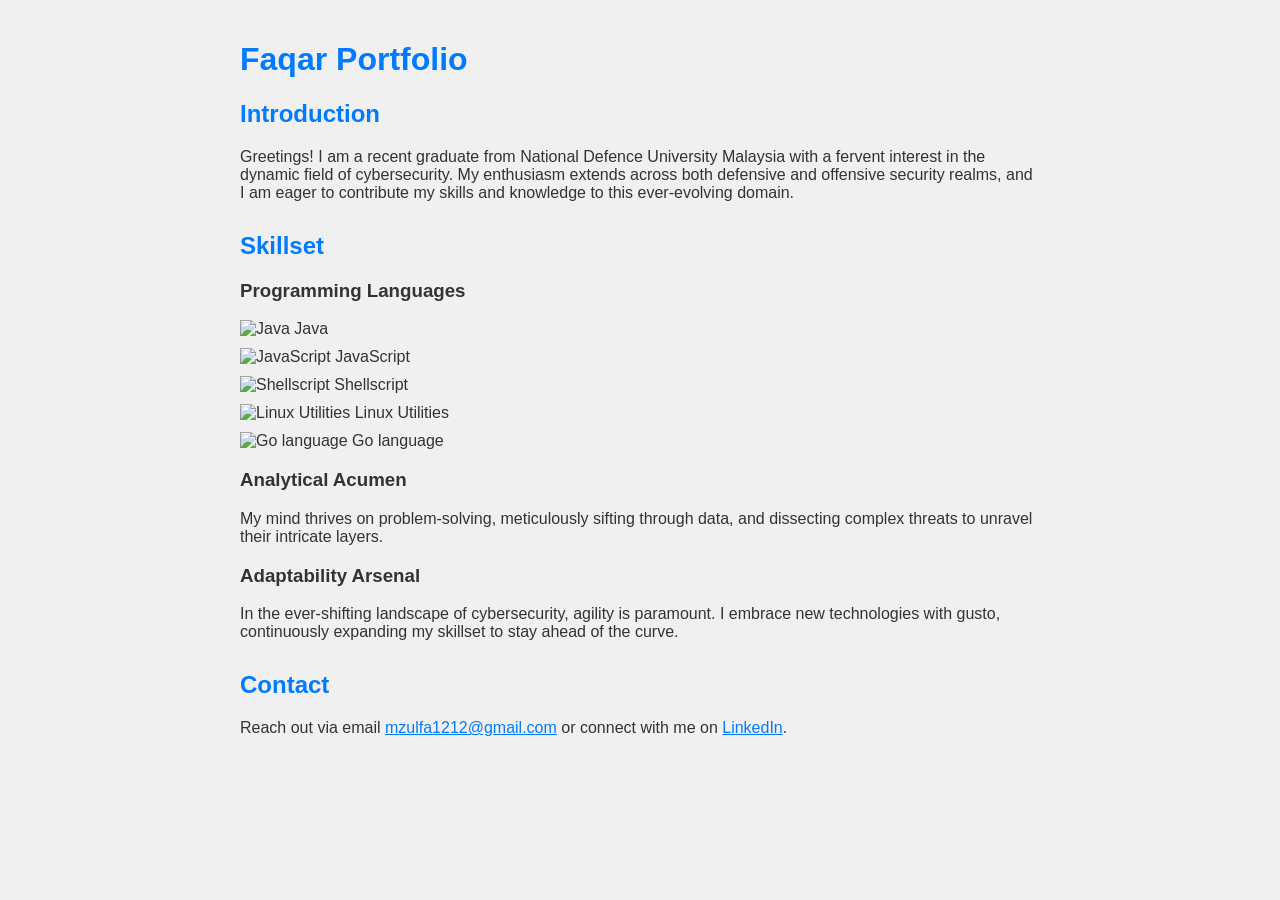
==== index.html @ b9e79473 "edit and auto launch scripted 4" ====
<!DOCTYPE html>
<html lang="en">
<head>
    <meta charset="UTF-8">
    <meta name="viewport" content="width=device-width, initial-scale=1.0">
    <title>Faqar's Portfolio</title>
    <link rel="stylesheet" href="styles.css">
</head>
<body>
    <div class="container">
        <h1>Faqar Portfolio</h1>

        <section id="introduction">
            <h2>Introduction</h2>
            <p>Greetings! I am a recent graduate from National Defence University Malaysia with a fervent interest in the dynamic field of cybersecurity. My enthusiasm extends across both defensive and offensive security realms, and I am eager to contribute my skills and knowledge to this ever-evolving domain.</p>
        </section>

        <section id="skillset">
            <h2>Skillset</h2>
            <h3>Programming Languages</h3>
            <ul>
                <li><img src="https://img.shields.io/badge/Java-Intermediate-orange" alt="Java"> Java</li>
                <li><img src="https://img.shields.io/badge/JavaScript-Beginner-ADD8E6" alt="JavaScript"> JavaScript</li>
                <li><img src="https://img.shields.io/badge/Shellscript-Beginner-ADD8E6" alt="Shellscript"> Shellscript</li>
                <li><img src="https://img.shields.io/badge/Linux%20Utilities-Beginner-ADD8E6" alt="Linux Utilities"> Linux Utilities</li>
                <li><img src="https://img.shields.io/badge/Go%20language-Beginner-ADD8E6" alt="Go language"> Go language</li>
            </ul>

            <h3>Analytical Acumen</h3>
            <p>My mind thrives on problem-solving, meticulously sifting through data, and dissecting complex threats to unravel their intricate layers.</p>

            <h3>Adaptability Arsenal</h3>
            <p>In the ever-shifting landscape of cybersecurity, agility is paramount. I embrace new technologies with gusto, continuously expanding my skillset to stay ahead of the curve.</p>
        </section>

        <!-- Add other sections based on your content -->

        <section id="contact">
            <h2>Contact</h2>
            <p>Reach out via email <a href="mailto:mzulfa1212@gmail.com">mzulfa1212@gmail.com</a> or connect with me on <a href="https://www.linkedin.com/in/mzulfaqar/" target="_blank" rel="noopener noreferrer">LinkedIn</a>.</p>
        </section>
    </div>
</body>
</html>
---- styles.css ----
body {
    font-family: 'Segoe UI', Tahoma, Geneva, Verdana, sans-serif;
    background-color: #f0f0f0;
    color: #333;
    margin: 0;
    padding: 0;
}

.container {
    max-width: 800px;
    margin: 0 auto;
    padding: 20px;
}

h1 {
    color: #007bff;
}

section {
    margin-bottom: 30px;
}

h2 {
    color: #007bff;
}

ul {
    list-style: none;
    padding: 0;
}

li {
    margin-bottom: 10px;
}

a {
    color: #007bff;
}

a:hover {
    text-decoration: underline;
}
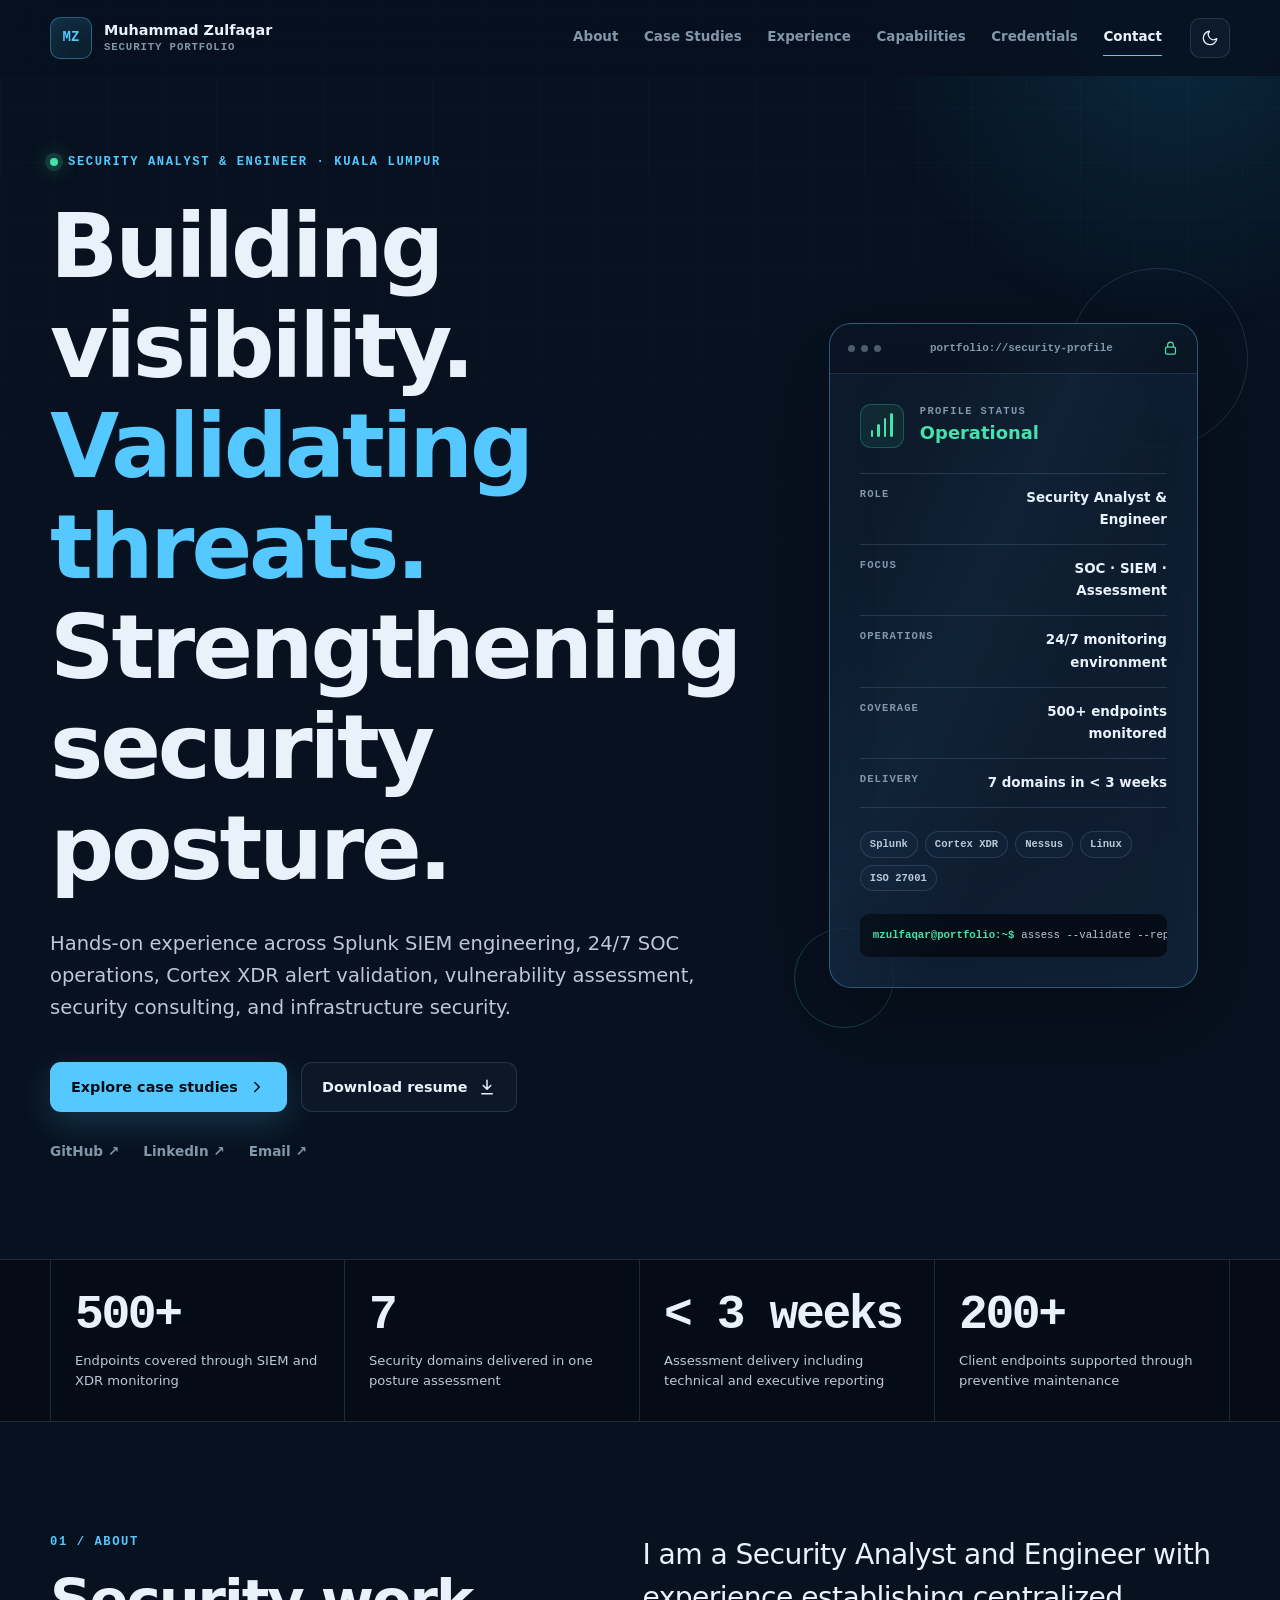
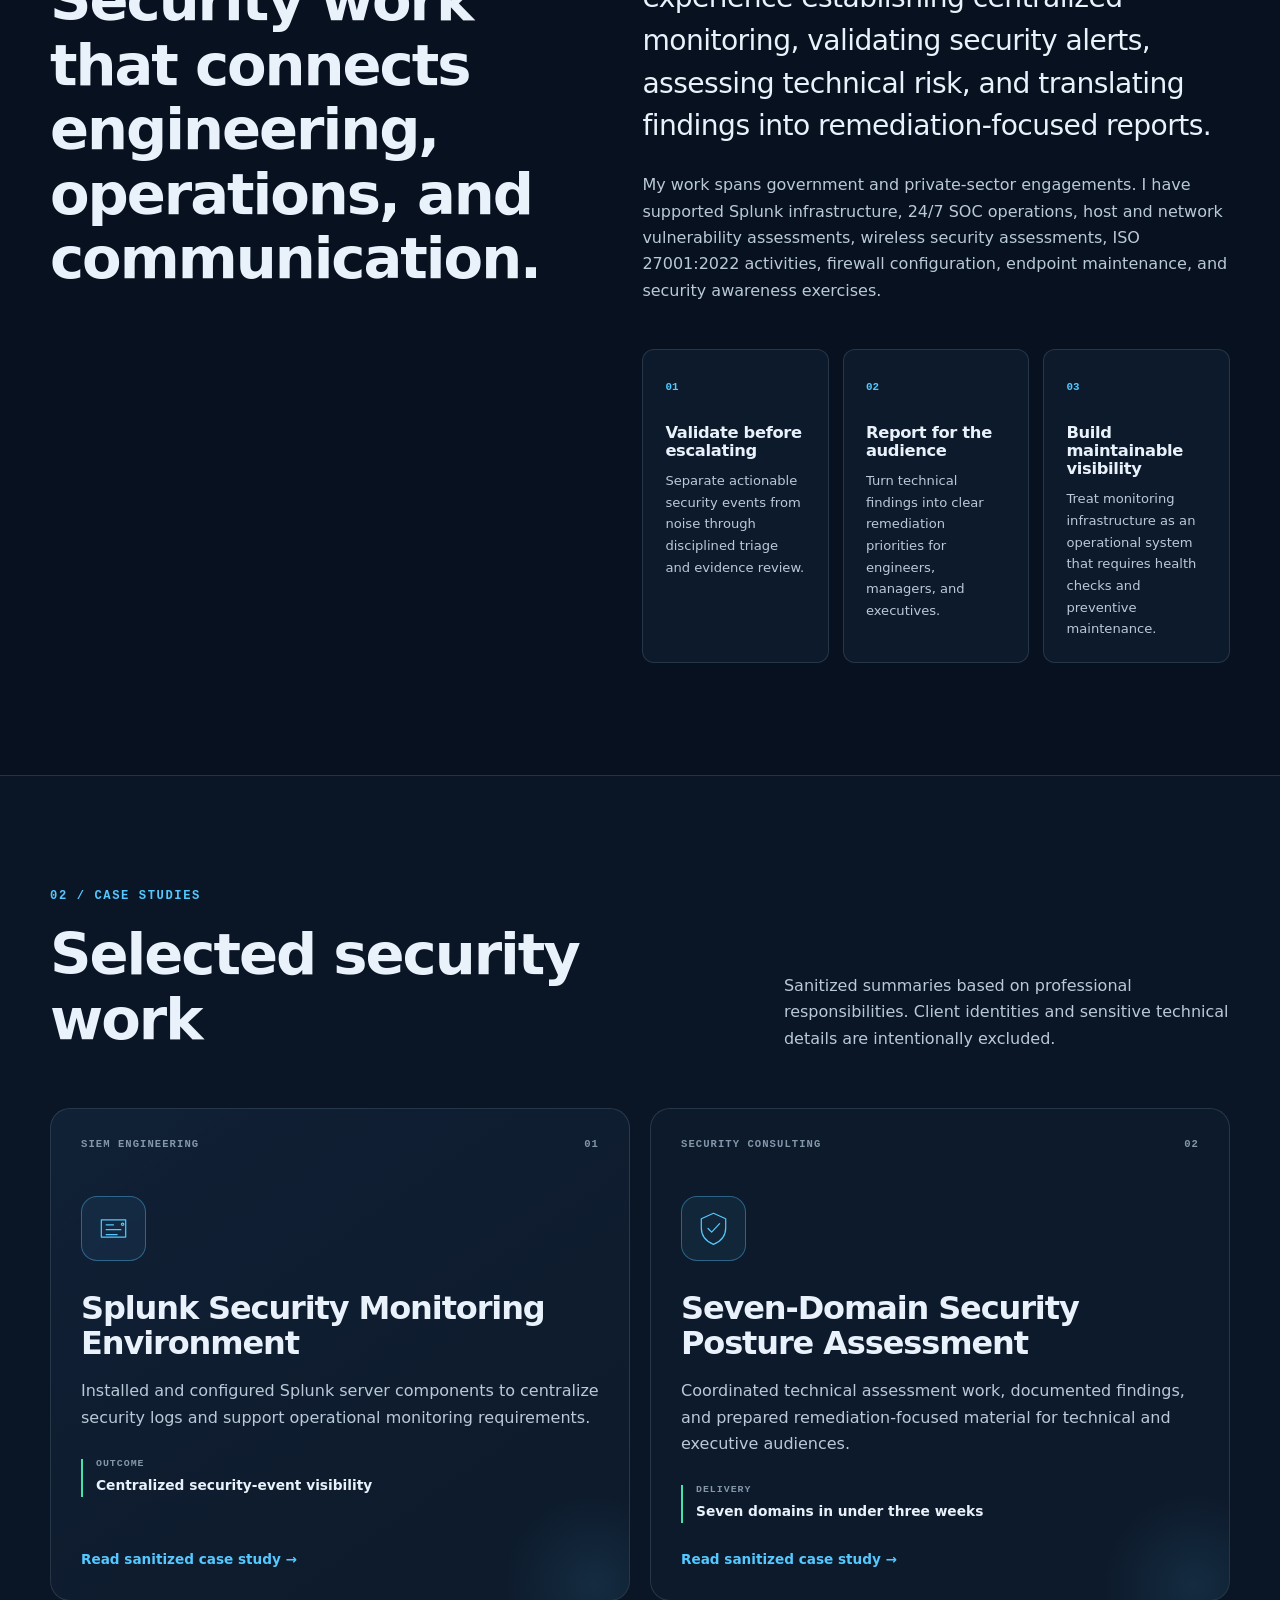
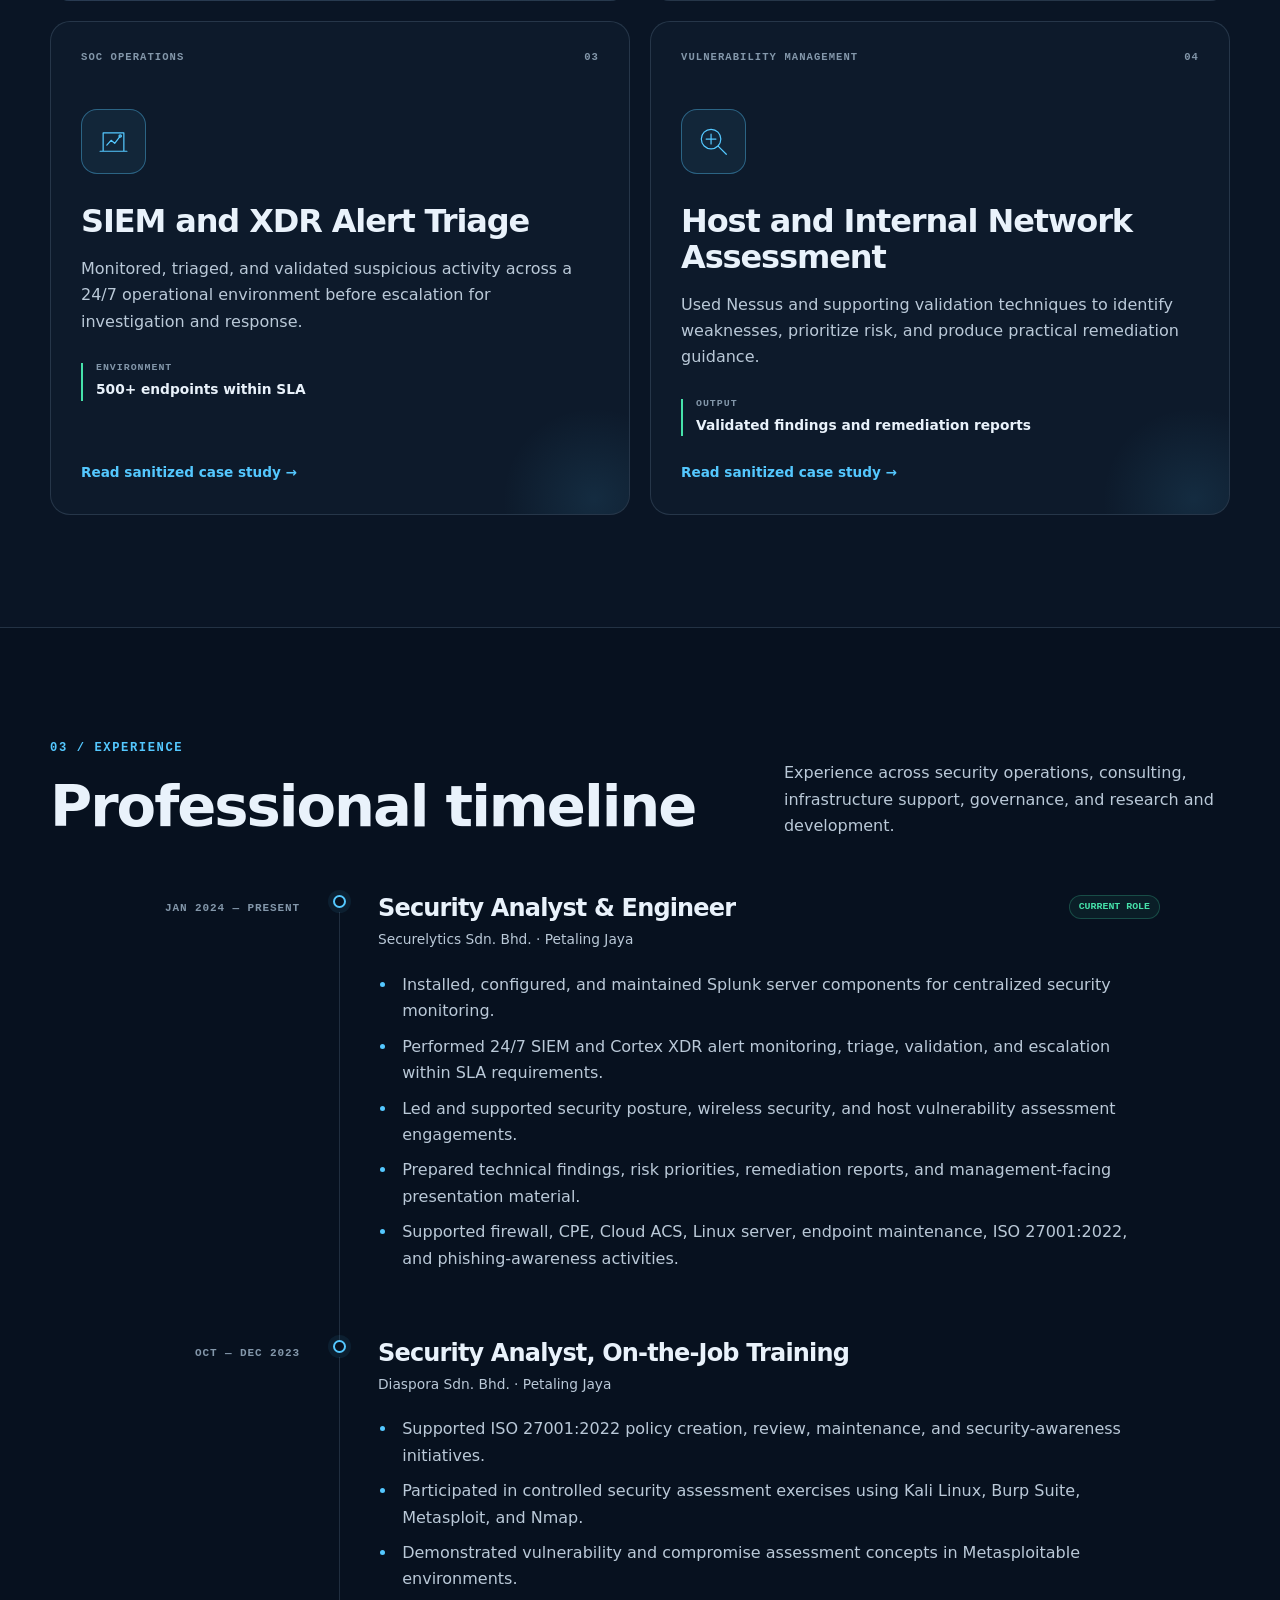
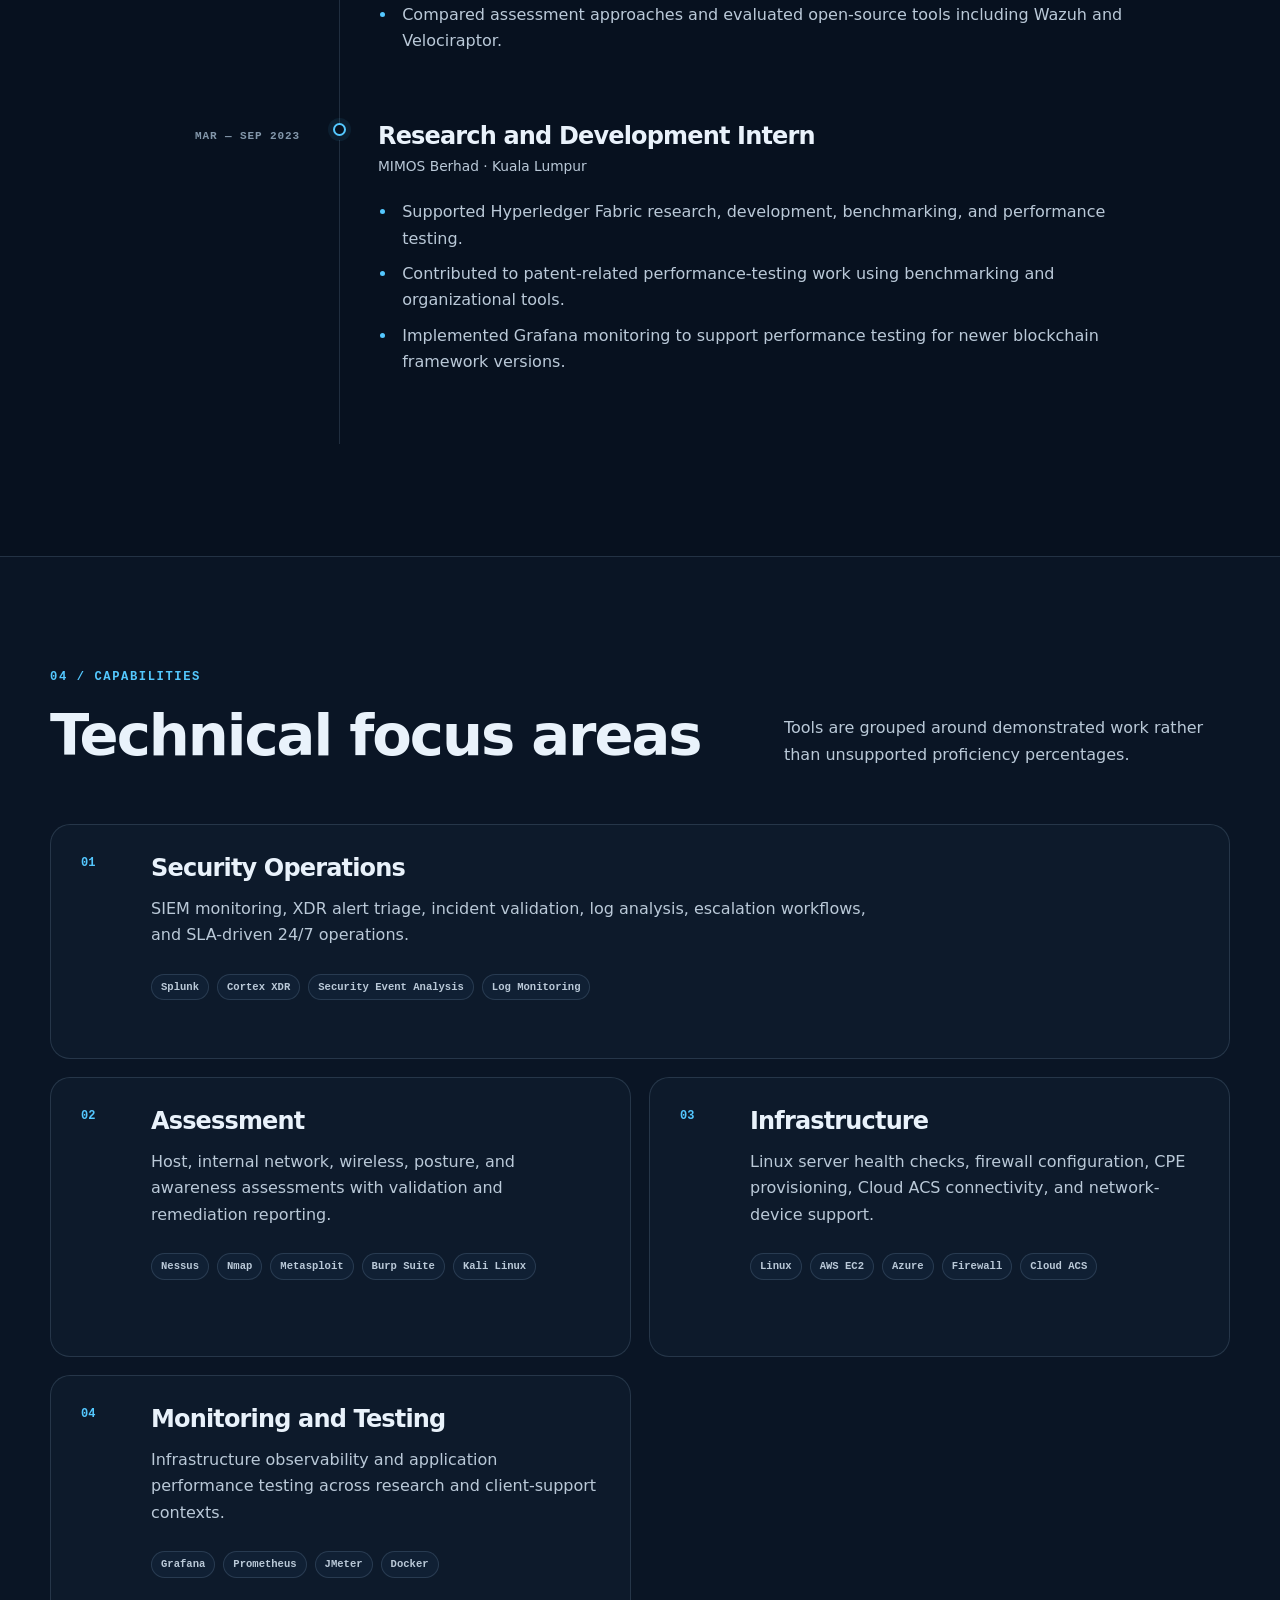
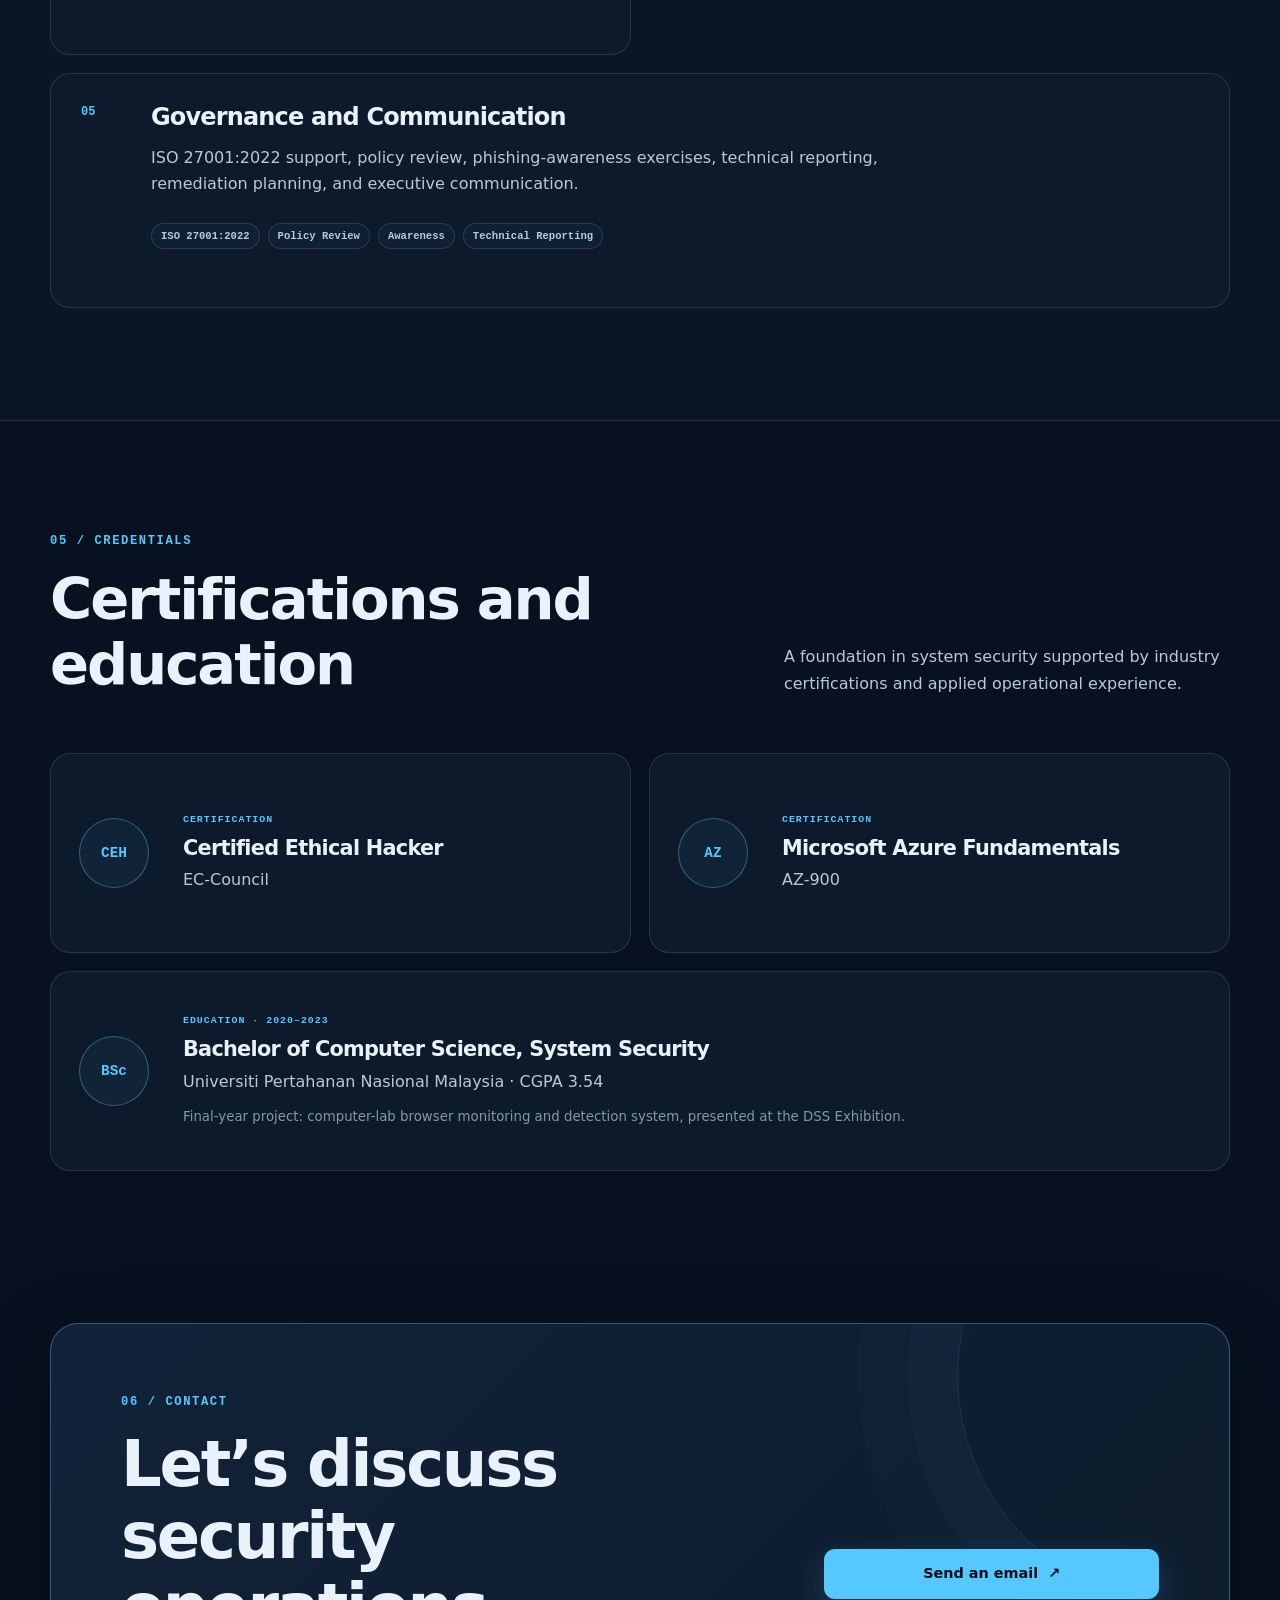
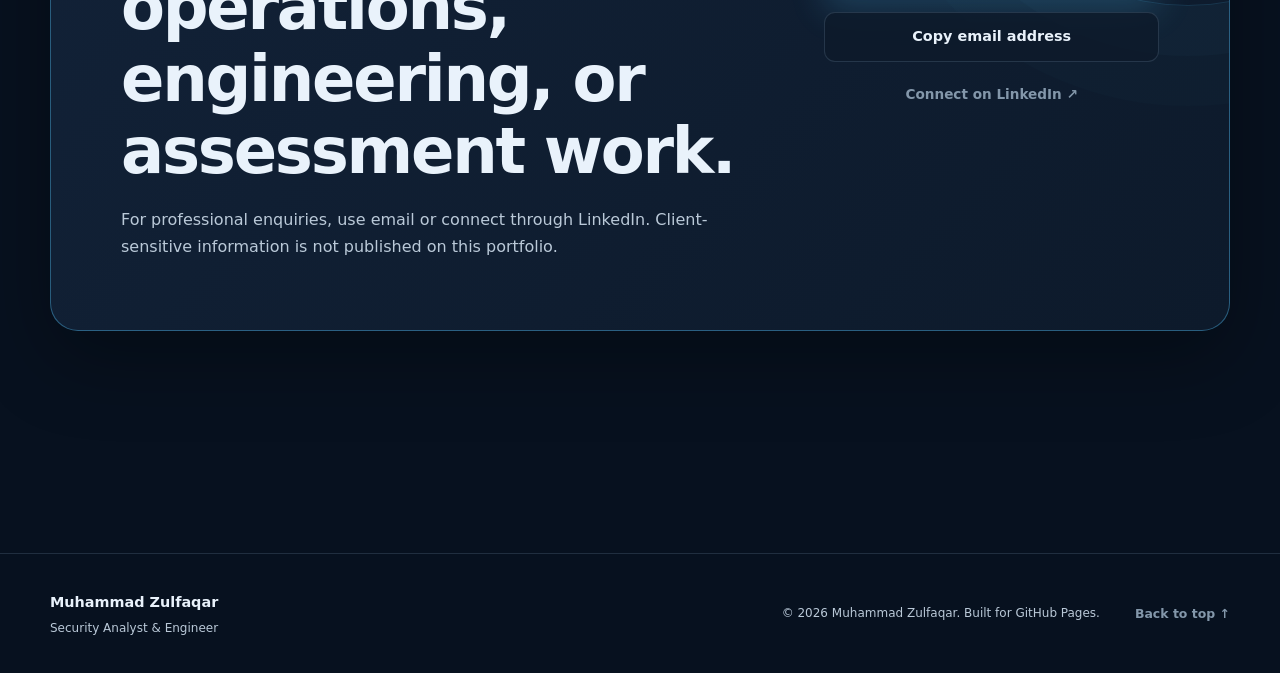
==== commit 94174315: "yeah boi" ====
--- a/index.html
+++ b/index.html
@@ -1,44 +1,354 @@
-<!DOCTYPE html>
-<html lang="en">
-<head>
-    <meta charset="UTF-8">
-    <meta name="viewport" content="width=device-width, initial-scale=1.0">
-    <title>Faqar's Portfolio</title>
-    <link rel="stylesheet" href="styles.css">
-</head>
-<body>
-    <div class="container">
-        <h1>Faqar Portfolio</h1>
-
-        <section id="introduction">
-            <h2>Introduction</h2>
-            <p>Greetings! I am a recent graduate from National Defence University Malaysia with a fervent interest in the dynamic field of cybersecurity. My enthusiasm extends across both defensive and offensive security realms, and I am eager to contribute my skills and knowledge to this ever-evolving domain.</p>
-        </section>
-
-        <section id="skillset">
-            <h2>Skillset</h2>
-            <h3>Programming Languages</h3>
-            <ul>
-                <li><img src="https://img.shields.io/badge/Java-Intermediate-orange" alt="Java"> Java</li>
-                <li><img src="https://img.shields.io/badge/JavaScript-Beginner-ADD8E6" alt="JavaScript"> JavaScript</li>
-                <li><img src="https://img.shields.io/badge/Shellscript-Beginner-ADD8E6" alt="Shellscript"> Shellscript</li>
-                <li><img src="https://img.shields.io/badge/Linux%20Utilities-Beginner-ADD8E6" alt="Linux Utilities"> Linux Utilities</li>
-                <li><img src="https://img.shields.io/badge/Go%20language-Beginner-ADD8E6" alt="Go language"> Go language</li>
-            </ul>
-
-            <h3>Analytical Acumen</h3>
-            <p>My mind thrives on problem-solving, meticulously sifting through data, and dissecting complex threats to unravel their intricate layers.</p>
-
-            <h3>Adaptability Arsenal</h3>
-            <p>In the ever-shifting landscape of cybersecurity, agility is paramount. I embrace new technologies with gusto, continuously expanding my skillset to stay ahead of the curve.</p>
-        </section>
-
-        <!-- Add other sections based on your content -->
-
-        <section id="contact">
-            <h2>Contact</h2>
-            <p>Reach out via email <a href="mailto:mzulfa1212@gmail.com">mzulfa1212@gmail.com</a> or connect with me on <a href="https://www.linkedin.com/in/mzulfaqar/" target="_blank" rel="noopener noreferrer">LinkedIn</a>.</p>
-        </section>
-    </div>
-</body>
-</html>
+<!doctype html>
+<html lang="en" data-theme="dark">
+<head>
+  <meta charset="utf-8">
+  <meta name="viewport" content="width=device-width, initial-scale=1">
+  <meta name="description" content="Portfolio of Muhammad Zulfaqar, a Security Analyst and Engineer experienced in Splunk SIEM, Cortex XDR, SOC operations, vulnerability assessment, and security posture assessment.">
+  <meta name="author" content="Muhammad Zulfaqar bin Norsaidi">
+  <meta name="theme-color" content="#07111f">
+  <meta name="color-scheme" content="dark light">
+  <meta property="og:type" content="website">
+  <meta property="og:title" content="Muhammad Zulfaqar | Security Analyst & Engineer">
+  <meta property="og:description" content="Security operations, SIEM engineering, vulnerability assessment, and security posture assessment.">
+  <meta property="og:url" content="https://zzulfaqar.github.io/">
+  <meta property="og:image" content="https://zzulfaqar.github.io/assets/images/og-image.png">
+  <meta name="twitter:card" content="summary_large_image">
+  <meta name="twitter:title" content="Muhammad Zulfaqar | Security Analyst & Engineer">
+  <meta name="twitter:description" content="Security operations, SIEM engineering, vulnerability assessment, and security posture assessment.">
+  <meta name="twitter:image" content="https://zzulfaqar.github.io/assets/images/og-image.png">
+  <link rel="canonical" href="https://zzulfaqar.github.io/">
+  <link rel="icon" href="assets/icons/favicon.svg" type="image/svg+xml">
+  <link rel="apple-touch-icon" href="assets/icons/apple-touch-icon.png">
+  <link rel="manifest" href="site.webmanifest">
+  <link rel="stylesheet" href="styles.css">
+  <title>Muhammad Zulfaqar | Security Analyst & Engineer</title>
+  <script type="application/ld+json">
+  {
+    "@context": "https://schema.org",
+    "@type": "Person",
+    "name": "Muhammad Zulfaqar bin Norsaidi",
+    "jobTitle": "Security Analyst and Engineer",
+    "url": "https://zzulfaqar.github.io/",
+    "email": "mailto:mzulfa1212@gmail.com",
+    "sameAs": [
+      "https://github.com/Zzulfaqar",
+      "https://www.linkedin.com/in/mzulfaqar/"
+    ],
+    "address": {
+      "@type": "PostalAddress",
+      "addressLocality": "Kuala Lumpur",
+      "addressCountry": "MY"
+    },
+    "knowsAbout": [
+      "Security Operations",
+      "Splunk SIEM",
+      "Cortex XDR",
+      "Vulnerability Assessment",
+      "Security Posture Assessment",
+      "ISO 27001:2022"
+    ]
+  }
+  </script>
+</head>
+<body>
+  <a class="skip-link" href="#main-content">Skip to content</a>
+  <div class="scroll-progress" aria-hidden="true"><span></span></div>
+
+  <header class="site-header" id="top">
+    <nav class="nav container" aria-label="Primary navigation">
+      <a class="brand" href="#top" aria-label="Muhammad Zulfaqar home">
+        <span class="brand-mark" aria-hidden="true">MZ</span>
+        <span class="brand-copy">
+          <strong>Muhammad Zulfaqar</strong>
+          <small>Security Portfolio</small>
+        </span>
+      </a>
+
+      <button class="nav-toggle" type="button" aria-expanded="false" aria-controls="nav-menu" aria-label="Open navigation">
+        <span></span><span></span><span></span>
+      </button>
+
+      <div class="nav-menu" id="nav-menu">
+        <a href="#about">About</a>
+        <a href="#case-studies">Case Studies</a>
+        <a href="#experience">Experience</a>
+        <a href="#capabilities">Capabilities</a>
+        <a href="#credentials">Credentials</a>
+        <a href="#contact">Contact</a>
+      </div>
+
+      <button class="theme-toggle" type="button" aria-label="Switch to light theme" title="Toggle theme">
+        <svg class="sun-icon" viewBox="0 0 24 24" aria-hidden="true"><circle cx="12" cy="12" r="4"></circle><path d="M12 2v2M12 20v2M4.93 4.93l1.42 1.42M17.66 17.66l1.41 1.41M2 12h2M20 12h2M4.93 19.07l1.42-1.42M17.66 6.34l1.41-1.41"></path></svg>
+        <svg class="moon-icon" viewBox="0 0 24 24" aria-hidden="true"><path d="M21 12.79A9 9 0 1 1 11.21 3 7 7 0 0 0 21 12.79z"></path></svg>
+      </button>
+    </nav>
+  </header>
+
+  <main id="main-content">
+    <section class="hero section">
+      <div class="container hero-grid">
+        <div class="hero-copy reveal">
+          <p class="eyebrow"><span class="status-dot"></span> Security Analyst & Engineer · Kuala Lumpur</p>
+          <h1>Building visibility.<br><span>Validating threats.</span><br>Strengthening security posture.</h1>
+          <p class="hero-lead">Hands-on experience across Splunk SIEM engineering, 24/7 SOC operations, Cortex XDR alert validation, vulnerability assessment, security consulting, and infrastructure security.</p>
+          <div class="hero-actions">
+            <a class="button button-primary" href="#case-studies">Explore case studies
+              <svg viewBox="0 0 24 24" aria-hidden="true"><path d="m9 18 6-6-6-6"></path></svg>
+            </a>
+            <a class="button button-secondary" href="assets/resume/Muhammad-Zulfaqar-Resume.pdf" download>Download resume
+              <svg viewBox="0 0 24 24" aria-hidden="true"><path d="M12 3v12M7 10l5 5 5-5M5 21h14"></path></svg>
+            </a>
+          </div>
+          <div class="hero-links" aria-label="Professional profiles">
+            <a href="https://github.com/Zzulfaqar" target="_blank" rel="noopener noreferrer">GitHub <span aria-hidden="true">↗</span></a>
+            <a href="https://www.linkedin.com/in/mzulfaqar/" target="_blank" rel="noopener noreferrer">LinkedIn <span aria-hidden="true">↗</span></a>
+            <a href="mailto:mzulfa1212@gmail.com">Email <span aria-hidden="true">↗</span></a>
+          </div>
+        </div>
+
+        <div class="hero-console reveal" aria-label="Professional profile summary">
+          <div class="console-window">
+            <div class="console-bar">
+              <div class="window-dots" aria-hidden="true"><span></span><span></span><span></span></div>
+              <p>portfolio://security-profile</p>
+              <span class="console-lock" aria-hidden="true">
+                <svg viewBox="0 0 24 24"><rect x="5" y="10" width="14" height="10" rx="2"></rect><path d="M8 10V7a4 4 0 0 1 8 0v3"></path></svg>
+              </span>
+            </div>
+            <div class="console-body">
+              <div class="console-heading">
+                <span class="signal-icon" aria-hidden="true"><i></i><i></i><i></i><i></i></span>
+                <div><small>PROFILE STATUS</small><strong>Operational</strong></div>
+              </div>
+              <dl class="profile-data">
+                <div><dt>ROLE</dt><dd>Security Analyst & Engineer</dd></div>
+                <div><dt>FOCUS</dt><dd>SOC · SIEM · Assessment</dd></div>
+                <div><dt>OPERATIONS</dt><dd>24/7 monitoring environment</dd></div>
+                <div><dt>COVERAGE</dt><dd>500+ endpoints monitored</dd></div>
+                <div><dt>DELIVERY</dt><dd>7 domains in &lt; 3 weeks</dd></div>
+              </dl>
+              <div class="console-stack">
+                <span>Splunk</span><span>Cortex XDR</span><span>Nessus</span><span>Linux</span><span>ISO 27001</span>
+              </div>
+              <div class="console-line"><span>mzulfaqar@portfolio:~$</span><strong class="typed-text"> assess --validate --report</strong><i aria-hidden="true"></i></div>
+            </div>
+          </div>
+          <div class="orbit orbit-one" aria-hidden="true"></div>
+          <div class="orbit orbit-two" aria-hidden="true"></div>
+        </div>
+      </div>
+    </section>
+
+    <section class="metrics" aria-label="Professional impact">
+      <div class="container metric-grid">
+        <article class="metric-card reveal">
+          <span class="metric-number" data-count="500" data-suffix="+">500+</span>
+          <p>Endpoints covered through SIEM and XDR monitoring</p>
+        </article>
+        <article class="metric-card reveal">
+          <span class="metric-number" data-count="7">7</span>
+          <p>Security domains delivered in one posture assessment</p>
+        </article>
+        <article class="metric-card reveal">
+          <span class="metric-number">&lt; 3 weeks</span>
+          <p>Assessment delivery including technical and executive reporting</p>
+        </article>
+        <article class="metric-card reveal">
+          <span class="metric-number" data-count="200" data-suffix="+">200+</span>
+          <p>Client endpoints supported through preventive maintenance</p>
+        </article>
+      </div>
+    </section>
+
+    <section class="section" id="about">
+      <div class="container section-grid">
+        <div class="section-intro reveal">
+          <p class="section-kicker">01 / About</p>
+          <h2>Security work that connects engineering, operations, and communication.</h2>
+        </div>
+        <div class="about-content reveal">
+          <p class="large-copy">I am a Security Analyst and Engineer with experience establishing centralized monitoring, validating security alerts, assessing technical risk, and translating findings into remediation-focused reports.</p>
+          <p>My work spans government and private-sector engagements. I have supported Splunk infrastructure, 24/7 SOC operations, host and network vulnerability assessments, wireless security assessments, ISO 27001:2022 activities, firewall configuration, endpoint maintenance, and security awareness exercises.</p>
+          <div class="principles-grid">
+            <article><span>01</span><h3>Validate before escalating</h3><p>Separate actionable security events from noise through disciplined triage and evidence review.</p></article>
+            <article><span>02</span><h3>Report for the audience</h3><p>Turn technical findings into clear remediation priorities for engineers, managers, and executives.</p></article>
+            <article><span>03</span><h3>Build maintainable visibility</h3><p>Treat monitoring infrastructure as an operational system that requires health checks and preventive maintenance.</p></article>
+          </div>
+        </div>
+      </div>
+    </section>
+
+    <section class="section section-alt" id="case-studies">
+      <div class="container">
+        <div class="section-header reveal">
+          <div><p class="section-kicker">02 / Case Studies</p><h2>Selected security work</h2></div>
+          <p>Sanitized summaries based on professional responsibilities. Client identities and sensitive technical details are intentionally excluded.</p>
+        </div>
+
+        <div class="case-grid">
+          <a class="case-card featured reveal" href="case-studies/splunk-siem.html">
+            <div class="case-top"><span>SIEM ENGINEERING</span><span>01</span></div>
+            <div class="case-icon" aria-hidden="true"><svg viewBox="0 0 64 64"><path d="M12 18h40v28H12z"></path><path d="M20 26h12M20 34h24M20 42h18"></path><circle cx="47" cy="25" r="2"></circle></svg></div>
+            <h3>Splunk Security Monitoring Environment</h3>
+            <p>Installed and configured Splunk server components to centralize security logs and support operational monitoring requirements.</p>
+            <div class="case-result"><small>OUTCOME</small><strong>Centralized security-event visibility</strong></div>
+            <span class="case-link">Read sanitized case study <span aria-hidden="true">→</span></span>
+          </a>
+
+          <a class="case-card reveal" href="case-studies/security-posture-assessment.html">
+            <div class="case-top"><span>SECURITY CONSULTING</span><span>02</span></div>
+            <div class="case-icon" aria-hidden="true"><svg viewBox="0 0 64 64"><path d="M32 7 52 16v15c0 13-8 22-20 27C20 53 12 44 12 31V16z"></path><path d="m23 32 6 6 13-14"></path></svg></div>
+            <h3>Seven-Domain Security Posture Assessment</h3>
+            <p>Coordinated technical assessment work, documented findings, and prepared remediation-focused material for technical and executive audiences.</p>
+            <div class="case-result"><small>DELIVERY</small><strong>Seven domains in under three weeks</strong></div>
+            <span class="case-link">Read sanitized case study <span aria-hidden="true">→</span></span>
+          </a>
+
+          <a class="case-card reveal" href="case-studies/soc-alert-triage.html">
+            <div class="case-top"><span>SOC OPERATIONS</span><span>03</span></div>
+            <div class="case-icon" aria-hidden="true"><svg viewBox="0 0 64 64"><path d="M10 48h44M15 48V18h34v30"></path><path d="m21 38 7-8 6 5 9-12"></path><circle cx="43" cy="23" r="2"></circle></svg></div>
+            <h3>SIEM and XDR Alert Triage</h3>
+            <p>Monitored, triaged, and validated suspicious activity across a 24/7 operational environment before escalation for investigation and response.</p>
+            <div class="case-result"><small>ENVIRONMENT</small><strong>500+ endpoints within SLA</strong></div>
+            <span class="case-link">Read sanitized case study <span aria-hidden="true">→</span></span>
+          </a>
+
+          <a class="case-card reveal" href="case-studies/vulnerability-assessment.html">
+            <div class="case-top"><span>VULNERABILITY MANAGEMENT</span><span>04</span></div>
+            <div class="case-icon" aria-hidden="true"><svg viewBox="0 0 64 64"><circle cx="28" cy="28" r="16"></circle><path d="m40 40 13 13M20 28h16M28 20v16"></path></svg></div>
+            <h3>Host and Internal Network Assessment</h3>
+            <p>Used Nessus and supporting validation techniques to identify weaknesses, prioritize risk, and produce practical remediation guidance.</p>
+            <div class="case-result"><small>OUTPUT</small><strong>Validated findings and remediation reports</strong></div>
+            <span class="case-link">Read sanitized case study <span aria-hidden="true">→</span></span>
+          </a>
+        </div>
+      </div>
+    </section>
+
+    <section class="section" id="experience">
+      <div class="container">
+        <div class="section-header reveal">
+          <div><p class="section-kicker">03 / Experience</p><h2>Professional timeline</h2></div>
+          <p>Experience across security operations, consulting, infrastructure support, governance, and research and development.</p>
+        </div>
+        <div class="timeline">
+          <article class="timeline-item reveal">
+            <div class="timeline-date">JAN 2024 — PRESENT</div>
+            <div class="timeline-marker" aria-hidden="true"><span></span></div>
+            <div class="timeline-content">
+              <div class="role-heading"><div><h3>Security Analyst & Engineer</h3><p>Securelytics Sdn. Bhd. · Petaling Jaya</p></div><span class="role-status">Current role</span></div>
+              <ul>
+                <li>Installed, configured, and maintained Splunk server components for centralized security monitoring.</li>
+                <li>Performed 24/7 SIEM and Cortex XDR alert monitoring, triage, validation, and escalation within SLA requirements.</li>
+                <li>Led and supported security posture, wireless security, and host vulnerability assessment engagements.</li>
+                <li>Prepared technical findings, risk priorities, remediation reports, and management-facing presentation material.</li>
+                <li>Supported firewall, CPE, Cloud ACS, Linux server, endpoint maintenance, ISO 27001:2022, and phishing-awareness activities.</li>
+              </ul>
+            </div>
+          </article>
+          <article class="timeline-item reveal">
+            <div class="timeline-date">OCT — DEC 2023</div>
+            <div class="timeline-marker" aria-hidden="true"><span></span></div>
+            <div class="timeline-content">
+              <div class="role-heading"><div><h3>Security Analyst, On-the-Job Training</h3><p>Diaspora Sdn. Bhd. · Petaling Jaya</p></div></div>
+              <ul>
+                <li>Supported ISO 27001:2022 policy creation, review, maintenance, and security-awareness initiatives.</li>
+                <li>Participated in controlled security assessment exercises using Kali Linux, Burp Suite, Metasploit, and Nmap.</li>
+                <li>Demonstrated vulnerability and compromise assessment concepts in Metasploitable environments.</li>
+                <li>Compared assessment approaches and evaluated open-source tools including Wazuh and Velociraptor.</li>
+              </ul>
+            </div>
+          </article>
+          <article class="timeline-item reveal">
+            <div class="timeline-date">MAR — SEP 2023</div>
+            <div class="timeline-marker" aria-hidden="true"><span></span></div>
+            <div class="timeline-content">
+              <div class="role-heading"><div><h3>Research and Development Intern</h3><p>MIMOS Berhad · Kuala Lumpur</p></div></div>
+              <ul>
+                <li>Supported Hyperledger Fabric research, development, benchmarking, and performance testing.</li>
+                <li>Contributed to patent-related performance-testing work using benchmarking and organizational tools.</li>
+                <li>Implemented Grafana monitoring to support performance testing for newer blockchain framework versions.</li>
+              </ul>
+            </div>
+          </article>
+        </div>
+      </div>
+    </section>
+
+    <section class="section section-alt" id="capabilities">
+      <div class="container">
+        <div class="section-header reveal">
+          <div><p class="section-kicker">04 / Capabilities</p><h2>Technical focus areas</h2></div>
+          <p>Tools are grouped around demonstrated work rather than unsupported proficiency percentages.</p>
+        </div>
+        <div class="capability-grid">
+          <article class="capability-card capability-wide reveal">
+            <div class="capability-number">01</div><div><h3>Security Operations</h3><p>SIEM monitoring, XDR alert triage, incident validation, log analysis, escalation workflows, and SLA-driven 24/7 operations.</p><div class="tag-list"><span>Splunk</span><span>Cortex XDR</span><span>Security Event Analysis</span><span>Log Monitoring</span></div></div>
+          </article>
+          <article class="capability-card reveal">
+            <div class="capability-number">02</div><div><h3>Assessment</h3><p>Host, internal network, wireless, posture, and awareness assessments with validation and remediation reporting.</p><div class="tag-list"><span>Nessus</span><span>Nmap</span><span>Metasploit</span><span>Burp Suite</span><span>Kali Linux</span></div></div>
+          </article>
+          <article class="capability-card reveal">
+            <div class="capability-number">03</div><div><h3>Infrastructure</h3><p>Linux server health checks, firewall configuration, CPE provisioning, Cloud ACS connectivity, and network-device support.</p><div class="tag-list"><span>Linux</span><span>AWS EC2</span><span>Azure</span><span>Firewall</span><span>Cloud ACS</span></div></div>
+          </article>
+          <article class="capability-card reveal">
+            <div class="capability-number">04</div><div><h3>Monitoring and Testing</h3><p>Infrastructure observability and application performance testing across research and client-support contexts.</p><div class="tag-list"><span>Grafana</span><span>Prometheus</span><span>JMeter</span><span>Docker</span></div></div>
+          </article>
+          <article class="capability-card capability-wide reveal">
+            <div class="capability-number">05</div><div><h3>Governance and Communication</h3><p>ISO 27001:2022 support, policy review, phishing-awareness exercises, technical reporting, remediation planning, and executive communication.</p><div class="tag-list"><span>ISO 27001:2022</span><span>Policy Review</span><span>Awareness</span><span>Technical Reporting</span></div></div>
+          </article>
+        </div>
+      </div>
+    </section>
+
+    <section class="section" id="credentials">
+      <div class="container">
+        <div class="section-header reveal">
+          <div><p class="section-kicker">05 / Credentials</p><h2>Certifications and education</h2></div>
+          <p>A foundation in system security supported by industry certifications and applied operational experience.</p>
+        </div>
+        <div class="credential-grid">
+          <article class="credential-card reveal">
+            <div class="credential-badge">CEH</div>
+            <div><p class="credential-type">CERTIFICATION</p><h3>Certified Ethical Hacker</h3><p>EC-Council</p></div>
+          </article>
+          <article class="credential-card reveal">
+            <div class="credential-badge">AZ</div>
+            <div><p class="credential-type">CERTIFICATION</p><h3>Microsoft Azure Fundamentals</h3><p>AZ-900</p></div>
+          </article>
+          <article class="credential-card education-card reveal">
+            <div class="credential-badge">BSc</div>
+            <div><p class="credential-type">EDUCATION · 2020–2023</p><h3>Bachelor of Computer Science, System Security</h3><p>Universiti Pertahanan Nasional Malaysia · CGPA 3.54</p><small>Final-year project: computer-lab browser monitoring and detection system, presented at the DSS Exhibition.</small></div>
+          </article>
+        </div>
+      </div>
+    </section>
+
+    <section class="section contact-section" id="contact">
+      <div class="container contact-panel reveal">
+        <div>
+          <p class="section-kicker">06 / Contact</p>
+          <h2>Let’s discuss security operations, engineering, or assessment work.</h2>
+          <p>For professional enquiries, use email or connect through LinkedIn. Client-sensitive information is not published on this portfolio.</p>
+        </div>
+        <div class="contact-actions">
+          <a class="button button-primary" href="mailto:mzulfa1212@gmail.com">Send an email <span aria-hidden="true">↗</span></a>
+          <button class="button button-secondary copy-email" type="button" data-email="mzulfa1212@gmail.com">Copy email address</button>
+          <a class="text-link" href="https://www.linkedin.com/in/mzulfaqar/" target="_blank" rel="noopener noreferrer">Connect on LinkedIn <span aria-hidden="true">↗</span></a>
+        </div>
+      </div>
+    </section>
+  </main>
+
+  <footer class="site-footer">
+    <div class="container footer-grid">
+      <div><strong>Muhammad Zulfaqar</strong><p>Security Analyst & Engineer</p></div>
+      <p>© <span id="current-year">2026</span> Muhammad Zulfaqar. Built for GitHub Pages.</p>
+      <a href="#top">Back to top <span aria-hidden="true">↑</span></a>
+    </div>
+  </footer>
+
+  <div class="toast" role="status" aria-live="polite"></div>
+  <script src="script.js" defer></script>
+</body>
+</html>
--- a/styles.css
+++ b/styles.css
@@ -1,42 +1,294 @@
-body {
-    font-family: 'Segoe UI', Tahoma, Geneva, Verdana, sans-serif;
-    background-color: #f0f0f0;
-    color: #333;
-    margin: 0;
-    padding: 0;
-}
-
-.container {
-    max-width: 800px;
-    margin: 0 auto;
-    padding: 20px;
-}
-
-h1 {
-    color: #007bff;
-}
-
-section {
-    margin-bottom: 30px;
-}
-
-h2 {
-    color: #007bff;
-}
-
-ul {
-    list-style: none;
-    padding: 0;
-}
-
-li {
-    margin-bottom: 10px;
-}
-
-a {
-    color: #007bff;
-}
-
-a:hover {
-    text-decoration: underline;
-}
+:root {
+  --bg: #07111f;
+  --bg-deep: #050c16;
+  --surface: #0d1a2b;
+  --surface-2: #122238;
+  --surface-3: #172a43;
+  --text: #e9f2fb;
+  --text-soft: #bac9d8;
+  --muted: #8397aa;
+  --primary: #54c8ff;
+  --primary-strong: #1fb5f5;
+  --success: #46e2aa;
+  --border: rgba(148, 181, 209, 0.18);
+  --border-strong: rgba(84, 200, 255, 0.38);
+  --shadow: 0 28px 80px rgba(0, 0, 0, 0.32);
+  --radius: 20px;
+  --radius-sm: 12px;
+  --container: 1180px;
+  --header-height: 76px;
+  --font-sans: Inter, ui-sans-serif, system-ui, -apple-system, BlinkMacSystemFont, "Segoe UI", sans-serif;
+  --font-mono: "SFMono-Regular", Consolas, "Liberation Mono", monospace;
+}
+
+html[data-theme="light"] {
+  --bg: #f5f8fb;
+  --bg-deep: #edf3f8;
+  --surface: #ffffff;
+  --surface-2: #eef5fb;
+  --surface-3: #e2eef7;
+  --text: #102033;
+  --text-soft: #344b60;
+  --muted: #60758a;
+  --primary: #087eb5;
+  --primary-strong: #006c9e;
+  --success: #087d5c;
+  --border: rgba(36, 75, 106, 0.15);
+  --border-strong: rgba(8, 126, 181, 0.32);
+  --shadow: 0 28px 70px rgba(34, 64, 88, 0.12);
+}
+
+* { box-sizing: border-box; }
+html { scroll-behavior: smooth; scroll-padding-top: calc(var(--header-height) + 22px); }
+body { margin: 0; min-width: 320px; background: var(--bg); color: var(--text); font-family: var(--font-sans); line-height: 1.65; -webkit-font-smoothing: antialiased; transition: background .25s ease, color .25s ease; }
+body::before { content: ""; position: fixed; inset: 0; pointer-events: none; background-image: linear-gradient(rgba(125,170,205,.035) 1px, transparent 1px), linear-gradient(90deg, rgba(125,170,205,.035) 1px, transparent 1px); background-size: 54px 54px; mask-image: linear-gradient(to bottom, black, transparent 80%); z-index: -2; }
+body::after { content: ""; position: fixed; width: 650px; height: 650px; top: -300px; right: -220px; background: radial-gradient(circle, rgba(32,181,245,.14), transparent 68%); pointer-events: none; z-index: -1; }
+img, svg { display: block; max-width: 100%; }
+a { color: inherit; text-decoration: none; }
+button, a { -webkit-tap-highlight-color: transparent; }
+button { font: inherit; }
+p { margin: 0; color: var(--text-soft); }
+h1, h2, h3 { margin: 0; color: var(--text); line-height: 1.12; letter-spacing: -.035em; }
+h1 { font-size: clamp(3rem, 7vw, 6.6rem); font-weight: 780; }
+h2 { font-size: clamp(2.25rem, 4.5vw, 4.2rem); font-weight: 740; }
+h3 { font-size: 1.35rem; font-weight: 700; }
+ul { padding-left: 1.2rem; }
+::selection { background: var(--primary); color: var(--bg-deep); }
+
+.container { width: min(calc(100% - 40px), var(--container)); margin-inline: auto; }
+.section { padding: 112px 0; position: relative; }
+.section-alt { background: color-mix(in srgb, var(--surface) 54%, transparent); border-block: 1px solid var(--border); }
+.section-grid { display: grid; grid-template-columns: .82fr 1.18fr; gap: clamp(50px, 8vw, 110px); }
+.section-intro { position: sticky; top: calc(var(--header-height) + 40px); align-self: start; }
+.section-kicker, .eyebrow { color: var(--primary); font: 700 .76rem/1.4 var(--font-mono); letter-spacing: .13em; text-transform: uppercase; }
+.section-kicker { margin-bottom: 18px; }
+.section-header { display: grid; grid-template-columns: 1.15fr .75fr; gap: 50px; align-items: end; margin-bottom: 56px; }
+.section-header > p { max-width: 520px; justify-self: end; }
+.large-copy { font-size: clamp(1.3rem, 2.2vw, 1.85rem); line-height: 1.52; color: var(--text); letter-spacing: -.02em; margin-bottom: 24px; }
+
+.skip-link { position: fixed; top: 10px; left: 10px; transform: translateY(-150%); background: var(--primary); color: var(--bg-deep); padding: 10px 16px; border-radius: 8px; z-index: 1000; font-weight: 800; }
+.skip-link:focus { transform: translateY(0); }
+.scroll-progress { position: fixed; inset: 0 0 auto; height: 2px; z-index: 999; background: transparent; }
+.scroll-progress span { display: block; width: 0; height: 100%; background: linear-gradient(90deg, var(--primary), var(--success)); }
+
+.site-header { height: var(--header-height); position: sticky; top: 0; z-index: 100; background: color-mix(in srgb, var(--bg) 82%, transparent); backdrop-filter: blur(18px); border-bottom: 1px solid transparent; transition: border-color .2s ease, background .2s ease; }
+.site-header.scrolled { border-color: var(--border); }
+.nav { height: 100%; display: flex; align-items: center; gap: 28px; }
+.brand { display: inline-flex; align-items: center; gap: 12px; margin-right: auto; }
+.brand-mark { display: grid; place-items: center; width: 42px; aspect-ratio: 1; border: 1px solid var(--border-strong); border-radius: 10px; background: linear-gradient(145deg, rgba(84,200,255,.16), rgba(70,226,170,.05)); color: var(--primary); font: 800 .88rem/1 var(--font-mono); box-shadow: inset 0 0 22px rgba(84,200,255,.05); }
+.brand-copy { display: grid; line-height: 1.2; }
+.brand-copy strong { font-size: .9rem; }
+.brand-copy small { margin-top: 3px; color: var(--muted); font: 600 .67rem/1 var(--font-mono); text-transform: uppercase; letter-spacing: .08em; }
+.nav-menu { display: flex; align-items: center; gap: clamp(15px, 2vw, 28px); }
+.nav-menu a { color: var(--muted); font-size: .84rem; font-weight: 680; transition: color .2s ease; position: relative; }
+.nav-menu a::after { content: ""; position: absolute; left: 0; right: 100%; bottom: -7px; height: 1px; background: var(--primary); transition: right .2s ease; }
+.nav-menu a:hover, .nav-menu a.active { color: var(--text); }
+.nav-menu a:hover::after, .nav-menu a.active::after { right: 0; }
+.theme-toggle, .nav-toggle { border: 1px solid var(--border); background: var(--surface); color: var(--text); border-radius: 10px; cursor: pointer; }
+.theme-toggle { width: 40px; height: 40px; padding: 10px; }
+.theme-toggle svg { fill: none; stroke: currentColor; stroke-width: 1.7; stroke-linecap: round; stroke-linejoin: round; }
+html[data-theme="dark"] .sun-icon, html[data-theme="light"] .moon-icon { display: none; }
+.nav-toggle { display: none; width: 44px; height: 40px; padding: 10px; }
+.nav-toggle span { display: block; height: 1px; background: currentColor; margin: 5px 0; transition: transform .2s ease, opacity .2s ease; }
+
+.hero { min-height: calc(100svh - var(--header-height)); display: grid; align-items: center; overflow: hidden; padding: 72px 0 96px; }
+.hero-grid { display: grid; grid-template-columns: 1.08fr .92fr; align-items: center; gap: clamp(50px, 7vw, 100px); }
+.eyebrow { display: inline-flex; align-items: center; gap: 10px; margin-bottom: 25px; }
+.status-dot { width: 8px; height: 8px; border-radius: 50%; background: var(--success); box-shadow: 0 0 0 5px color-mix(in srgb, var(--success) 15%, transparent), 0 0 20px var(--success); }
+.hero h1 span { color: var(--primary); }
+.hero-lead { max-width: 720px; font-size: clamp(1.05rem, 1.8vw, 1.22rem); margin-top: 30px; }
+.hero-actions { display: flex; flex-wrap: wrap; gap: 14px; margin-top: 38px; }
+.button { min-height: 50px; display: inline-flex; align-items: center; justify-content: center; gap: 10px; padding: 0 20px; border: 1px solid transparent; border-radius: 11px; font-weight: 760; font-size: .9rem; cursor: pointer; transition: transform .2s ease, border-color .2s ease, background .2s ease, box-shadow .2s ease; }
+.button svg { width: 18px; fill: none; stroke: currentColor; stroke-width: 2; stroke-linecap: round; stroke-linejoin: round; }
+.button:hover { transform: translateY(-2px); }
+.button-primary { background: var(--primary); color: var(--bg-deep); box-shadow: 0 12px 35px color-mix(in srgb, var(--primary) 20%, transparent); }
+.button-primary:hover { background: var(--primary-strong); }
+.button-secondary { color: var(--text); border-color: var(--border); background: color-mix(in srgb, var(--surface) 85%, transparent); }
+.button-secondary:hover { border-color: var(--border-strong); background: var(--surface-2); }
+.hero-links { display: flex; flex-wrap: wrap; gap: 24px; margin-top: 28px; }
+.hero-links a, .text-link { color: var(--muted); font-size: .85rem; font-weight: 700; }
+.hero-links a:hover, .text-link:hover { color: var(--primary); }
+
+.hero-console { position: relative; min-width: 0; }
+.console-window { position: relative; border: 1px solid var(--border-strong); border-radius: 22px; background: linear-gradient(145deg, color-mix(in srgb, var(--surface) 94%, transparent), color-mix(in srgb, var(--surface-2) 80%, transparent)); box-shadow: var(--shadow), inset 0 0 80px rgba(84,200,255,.03); overflow: hidden; z-index: 2; }
+.console-window::before { content: ""; position: absolute; inset: 0; background: linear-gradient(115deg, transparent 20%, rgba(84,200,255,.04), transparent 60%); pointer-events: none; }
+.console-bar { height: 50px; display: grid; grid-template-columns: auto 1fr auto; align-items: center; gap: 16px; padding: 0 18px; border-bottom: 1px solid var(--border); background: color-mix(in srgb, var(--bg-deep) 45%, transparent); }
+.window-dots { display: flex; gap: 6px; }
+.window-dots span { width: 7px; height: 7px; border-radius: 50%; background: var(--muted); opacity: .55; }
+.console-bar p { text-align: center; font: 600 .68rem/1 var(--font-mono); color: var(--muted); }
+.console-lock svg { width: 17px; fill: none; stroke: var(--success); stroke-width: 1.7; }
+.console-body { padding: 30px; }
+.console-heading { display: flex; align-items: center; gap: 16px; padding-bottom: 25px; border-bottom: 1px solid var(--border); }
+.console-heading small { display: block; color: var(--muted); font: 600 .65rem/1.4 var(--font-mono); letter-spacing: .13em; }
+.console-heading strong { color: var(--success); font-size: 1.12rem; }
+.signal-icon { width: 44px; height: 44px; display: flex; align-items: end; justify-content: center; gap: 4px; padding: 10px; border-radius: 11px; background: rgba(70,226,170,.08); border: 1px solid rgba(70,226,170,.25); }
+.signal-icon i { display: block; width: 3px; background: var(--success); border-radius: 4px; animation: signal 1.8s ease-in-out infinite alternate; }
+.signal-icon i:nth-child(1) { height: 7px; animation-delay: -.4s; }.signal-icon i:nth-child(2) { height: 13px; animation-delay: -.8s; }.signal-icon i:nth-child(3) { height: 19px; animation-delay: -.2s; }.signal-icon i:nth-child(4) { height: 24px; animation-delay: -.6s; }
+@keyframes signal { to { transform: scaleY(.55); opacity: .45; } }
+.profile-data { margin: 0; }
+.profile-data div { display: grid; grid-template-columns: 105px 1fr; gap: 15px; padding: 13px 0; border-bottom: 1px solid var(--border); }
+.profile-data dt { color: var(--muted); font: 600 .66rem/1.5 var(--font-mono); letter-spacing: .1em; }
+.profile-data dd { margin: 0; color: var(--text); font-size: .84rem; font-weight: 650; text-align: right; }
+.console-stack { display: flex; flex-wrap: wrap; gap: 7px; margin: 23px 0; }
+.console-stack span, .tag-list span { border: 1px solid var(--border); background: color-mix(in srgb, var(--surface-2) 80%, transparent); border-radius: 999px; color: var(--text-soft); font: 600 .66rem/1 var(--font-mono); padding: 7px 9px; }
+.console-line { min-height: 43px; display: flex; align-items: center; gap: 7px; padding: 11px 13px; border-radius: 9px; background: var(--bg-deep); font: 600 .67rem/1.4 var(--font-mono); overflow: hidden; white-space: nowrap; }
+.console-line span { color: var(--success); }.console-line strong { color: var(--text-soft); font-weight: 500; }.console-line i { width: 6px; height: 14px; background: var(--primary); animation: blink .9s steps(2,end) infinite; }
+@keyframes blink { 50% { opacity: 0; } }
+.orbit { position: absolute; border: 1px solid var(--border); border-radius: 50%; z-index: 1; }
+.orbit-one { width: 180px; height: 180px; top: -55px; right: -50px; }
+.orbit-two { width: 100px; height: 100px; bottom: -40px; left: -35px; border-color: rgba(70,226,170,.24); }
+
+.metrics { border-block: 1px solid var(--border); background: var(--bg-deep); }
+.metric-grid { display: grid; grid-template-columns: repeat(4, 1fr); }
+.metric-card { padding: 31px 24px; border-right: 1px solid var(--border); }
+.metric-card:first-child { border-left: 1px solid var(--border); }
+.metric-number { display: block; color: var(--text); font: 750 clamp(1.8rem, 4vw, 3rem)/1 var(--font-mono); letter-spacing: -.05em; margin-bottom: 12px; }
+.metric-card p { font-size: .82rem; line-height: 1.5; }
+
+.about-content > p + p { margin-top: 20px; }
+.principles-grid { display: grid; grid-template-columns: repeat(3, 1fr); gap: 14px; margin-top: 45px; }
+.principles-grid article { padding: 22px; background: var(--surface); border: 1px solid var(--border); border-radius: var(--radius-sm); }
+.principles-grid article > span { color: var(--primary); font: 700 .68rem/1 var(--font-mono); }
+.principles-grid h3 { font-size: 1.02rem; margin: 25px 0 10px; letter-spacing: -.02em; }
+.principles-grid p { font-size: .82rem; }
+
+.case-grid { display: grid; grid-template-columns: repeat(2, 1fr); gap: 20px; }
+.case-card { min-height: 430px; display: flex; flex-direction: column; padding: 30px; border: 1px solid var(--border); border-radius: var(--radius); background: var(--surface); position: relative; overflow: hidden; transition: transform .25s ease, border-color .25s ease, box-shadow .25s ease; }
+.case-card::after { content: ""; position: absolute; inset: auto -60px -80px auto; width: 190px; height: 190px; border-radius: 50%; background: radial-gradient(circle, rgba(84,200,255,.1), transparent 68%); transition: transform .3s ease; }
+.case-card:hover { transform: translateY(-5px); border-color: var(--border-strong); box-shadow: var(--shadow); }
+.case-card:hover::after { transform: scale(1.2); }
+.case-card.featured { background: linear-gradient(145deg, color-mix(in srgb, var(--surface-2) 92%, transparent), var(--surface)); }
+.case-top { display: flex; justify-content: space-between; color: var(--muted); font: 700 .66rem/1 var(--font-mono); letter-spacing: .1em; }
+.case-icon { width: 65px; height: 65px; display: grid; place-items: center; margin: 46px 0 30px; border: 1px solid var(--border-strong); border-radius: 16px; background: rgba(84,200,255,.07); }
+.case-icon svg { width: 39px; fill: none; stroke: var(--primary); stroke-width: 2; stroke-linecap: round; stroke-linejoin: round; }
+.case-card h3 { font-size: clamp(1.45rem, 2.5vw, 2.05rem); max-width: 480px; }
+.case-card > p { margin-top: 16px; max-width: 570px; }
+.case-result { display: grid; gap: 5px; margin-top: 28px; padding-left: 13px; border-left: 2px solid var(--success); }
+.case-result small { color: var(--muted); font: 650 .62rem/1 var(--font-mono); letter-spacing: .1em; }
+.case-result strong { font-size: .86rem; }
+.case-link { margin-top: auto; padding-top: 25px; color: var(--primary); font-size: .85rem; font-weight: 750; z-index: 1; }
+
+.timeline { max-width: 1040px; margin: 0 auto; }
+.timeline-item { display: grid; grid-template-columns: 180px 34px 1fr; gap: 22px; }
+.timeline-date { padding-top: 5px; color: var(--muted); font: 650 .69rem/1.45 var(--font-mono); letter-spacing: .08em; text-align: right; }
+.timeline-marker { position: relative; display: flex; justify-content: center; }
+.timeline-marker::after { content: ""; position: absolute; width: 1px; top: 17px; bottom: 0; background: var(--border); }
+.timeline-marker span { width: 13px; height: 13px; border-radius: 50%; border: 2px solid var(--primary); background: var(--bg); box-shadow: 0 0 0 5px rgba(84,200,255,.08); z-index: 1; }
+.timeline-content { padding: 0 0 68px; }
+.role-heading { display: flex; justify-content: space-between; gap: 30px; margin-bottom: 21px; }
+.role-heading h3 { font-size: 1.5rem; }
+.role-heading p { margin-top: 6px; font-size: .86rem; }
+.role-status { height: fit-content; padding: 6px 9px; border: 1px solid rgba(70,226,170,.24); border-radius: 999px; color: var(--success); background: rgba(70,226,170,.06); font: 650 .62rem/1 var(--font-mono); text-transform: uppercase; white-space: nowrap; }
+.timeline-content ul { margin: 0; display: grid; gap: 9px; color: var(--text-soft); }
+.timeline-content li { padding-left: 5px; }
+.timeline-content li::marker { color: var(--primary); }
+
+.capability-grid { display: grid; grid-template-columns: repeat(2, 1fr); gap: 18px; }
+.capability-card { min-height: 280px; padding: 30px; display: grid; grid-template-columns: 48px 1fr; gap: 22px; background: var(--surface); border: 1px solid var(--border); border-radius: var(--radius); }
+.capability-wide { grid-column: 1 / -1; min-height: 235px; }
+.capability-number { color: var(--primary); font: 750 .75rem/1.4 var(--font-mono); }
+.capability-card h3 { font-size: 1.5rem; margin-bottom: 14px; }
+.capability-card p { max-width: 730px; }
+.tag-list { display: flex; flex-wrap: wrap; gap: 8px; margin-top: 25px; }
+
+.credential-grid { display: grid; grid-template-columns: repeat(2, 1fr); gap: 18px; }
+.credential-card { min-height: 200px; display: grid; grid-template-columns: 80px 1fr; gap: 24px; align-items: center; padding: 28px; border: 1px solid var(--border); border-radius: var(--radius); background: var(--surface); }
+.education-card { grid-column: 1 / -1; }
+.credential-badge { width: 70px; height: 70px; display: grid; place-items: center; border-radius: 50%; border: 1px solid var(--border-strong); color: var(--primary); background: rgba(84,200,255,.06); font: 760 .9rem/1 var(--font-mono); }
+.credential-type { color: var(--primary); font: 650 .62rem/1.4 var(--font-mono); letter-spacing: .1em; margin-bottom: 10px; }
+.credential-card h3 { font-size: 1.3rem; }
+.credential-card div > p:not(.credential-type) { margin-top: 7px; }
+.credential-card small { display: block; color: var(--muted); margin-top: 12px; line-height: 1.55; }
+
+.contact-section { padding-top: 40px; }
+.contact-panel { min-height: 390px; display: grid; grid-template-columns: 1.25fr .65fr; align-items: center; gap: 60px; padding: clamp(35px, 6vw, 70px); border: 1px solid var(--border-strong); border-radius: 28px; background: linear-gradient(135deg, var(--surface-2), var(--surface)); box-shadow: var(--shadow); position: relative; overflow: hidden; }
+.contact-panel::after { content: ""; position: absolute; width: 460px; height: 460px; right: -190px; top: -180px; border: 1px solid rgba(84,200,255,.15); border-radius: 50%; box-shadow: 0 0 0 50px rgba(84,200,255,.025), 0 0 0 100px rgba(84,200,255,.015); }
+.contact-panel h2 { font-size: clamp(2.2rem, 5vw, 4.5rem); max-width: 780px; }
+.contact-panel > div > p:last-child { margin-top: 20px; max-width: 650px; }
+.contact-actions { display: grid; gap: 13px; position: relative; z-index: 1; }
+.contact-actions .text-link { margin-top: 8px; text-align: center; }
+
+.site-footer { padding: 35px 0; margin-top: 110px; border-top: 1px solid var(--border); }
+.footer-grid { display: grid; grid-template-columns: 1fr auto auto; gap: 35px; align-items: center; }
+.footer-grid strong { font-size: .9rem; }.footer-grid p { font-size: .75rem; }.footer-grid div p { margin-top: 3px; }
+.footer-grid a { color: var(--muted); font-size: .78rem; font-weight: 700; }
+.footer-grid a:hover { color: var(--primary); }
+
+.toast { position: fixed; left: 50%; bottom: 25px; transform: translate(-50%, 120px); padding: 11px 15px; border: 1px solid var(--border-strong); border-radius: 10px; background: var(--surface-3); color: var(--text); box-shadow: var(--shadow); z-index: 300; font-size: .8rem; opacity: 0; transition: transform .25s ease, opacity .25s ease; }
+.toast.show { transform: translate(-50%, 0); opacity: 1; }
+
+.reveal { opacity: 0; transform: translateY(18px); transition: opacity .7s cubic-bezier(.2,.8,.2,1), transform .7s cubic-bezier(.2,.8,.2,1); }
+.reveal.visible { opacity: 1; transform: none; }
+
+:focus-visible { outline: 2px solid var(--primary); outline-offset: 4px; border-radius: 4px; }
+
+/* Case-study pages */
+.case-page .site-header { position: sticky; }
+.case-hero { padding: 90px 0 70px; }
+.case-breadcrumb { display: flex; align-items: center; gap: 10px; color: var(--muted); font: 650 .7rem/1 var(--font-mono); text-transform: uppercase; letter-spacing: .08em; margin-bottom: 40px; }
+.case-breadcrumb a:hover { color: var(--primary); }
+.case-hero-grid { display: grid; grid-template-columns: 1.2fr .65fr; gap: 70px; align-items: end; }
+.case-label { color: var(--success); font: 700 .7rem/1.4 var(--font-mono); letter-spacing: .12em; text-transform: uppercase; }
+.case-hero h1 { font-size: clamp(2.7rem, 7vw, 6rem); margin-top: 17px; }
+.case-summary { max-width: 780px; font-size: 1.18rem; margin-top: 25px; }
+.case-meta { margin: 0; border-top: 1px solid var(--border); }
+.case-meta div { display: grid; grid-template-columns: 95px 1fr; gap: 15px; padding: 14px 0; border-bottom: 1px solid var(--border); }
+.case-meta dt { color: var(--muted); font: 650 .65rem/1.4 var(--font-mono); letter-spacing: .08em; }
+.case-meta dd { margin: 0; color: var(--text); text-align: right; font-size: .85rem; font-weight: 650; }
+.case-body { display: grid; grid-template-columns: 250px minmax(0, 760px); gap: 80px; align-items: start; padding: 80px 0 120px; }
+.case-side { position: sticky; top: calc(var(--header-height) + 35px); }
+.case-side nav { display: grid; gap: 6px; }
+.case-side a { padding: 9px 0; color: var(--muted); font-size: .8rem; font-weight: 680; border-bottom: 1px solid var(--border); }
+.case-side a:hover { color: var(--primary); }
+.case-main { display: grid; gap: 62px; }
+.case-section h2 { font-size: clamp(1.75rem, 3vw, 2.6rem); margin-bottom: 18px; }
+.case-section p + p { margin-top: 17px; }
+.case-section ul { display: grid; gap: 10px; color: var(--text-soft); }
+.case-section li::marker { color: var(--primary); }
+.case-callout { padding: 26px; border: 1px solid var(--border-strong); border-radius: var(--radius-sm); background: rgba(84,200,255,.055); }
+.case-callout small { color: var(--primary); font: 700 .65rem/1.4 var(--font-mono); letter-spacing: .1em; }
+.case-callout strong { display: block; margin-top: 10px; font-size: 1.2rem; }
+.case-nav { display: flex; justify-content: space-between; gap: 20px; padding-top: 35px; border-top: 1px solid var(--border); }
+.case-nav a { color: var(--primary); font-weight: 750; font-size: .84rem; }
+
+.error-page { min-height: 100svh; display: grid; place-items: center; text-align: center; padding: 40px; }
+.error-card { max-width: 680px; }
+.error-code { color: var(--primary); font: 800 clamp(4rem, 16vw, 9rem)/1 var(--font-mono); }
+.error-card h1 { font-size: clamp(2rem, 5vw, 3.8rem); margin: 20px 0; }
+.error-card .button { margin-top: 30px; }
+
+@media (max-width: 980px) {
+  .nav-menu { position: fixed; inset: var(--header-height) 20px auto; display: grid; padding: 20px; border: 1px solid var(--border); border-radius: 14px; background: var(--surface); box-shadow: var(--shadow); transform: translateY(-15px); opacity: 0; visibility: hidden; transition: .2s ease; }
+  .nav-menu.open { transform: none; opacity: 1; visibility: visible; }
+  .nav-menu a { padding: 9px; }
+  .nav-toggle { display: block; order: 2; }.theme-toggle { order: 3; }.brand { order: 1; }
+  .nav-toggle[aria-expanded="true"] span:nth-child(1) { transform: translateY(6px) rotate(45deg); }.nav-toggle[aria-expanded="true"] span:nth-child(2) { opacity: 0; }.nav-toggle[aria-expanded="true"] span:nth-child(3) { transform: translateY(-6px) rotate(-45deg); }
+  .hero-grid, .section-grid, .contact-panel, .case-hero-grid { grid-template-columns: 1fr; }
+  .hero { padding-top: 55px; }.hero-console { max-width: 650px; }
+  .section-intro, .case-side { position: static; }
+  .section-header { grid-template-columns: 1fr; gap: 20px; }.section-header > p { justify-self: start; }
+  .metric-grid { grid-template-columns: repeat(2, 1fr); }.metric-card:nth-child(2) { border-right: 0; }.metric-card:nth-child(n+3) { border-top: 1px solid var(--border); }
+  .case-body { grid-template-columns: 1fr; gap: 45px; }.case-side nav { grid-template-columns: repeat(3, 1fr); gap: 10px; }.case-side a { border: 1px solid var(--border); padding: 10px; border-radius: 8px; }
+}
+
+@media (max-width: 720px) {
+  .container { width: min(calc(100% - 28px), var(--container)); }
+  .section { padding: 82px 0; }.site-header { --header-height: 68px; }
+  .brand-copy { display: none; }
+  .hero { min-height: auto; padding: 60px 0 75px; }.hero h1 { font-size: clamp(2.55rem, 12vw, 4.5rem); }.hero-actions { display: grid; }.button { width: 100%; }
+  .console-body { padding: 22px; }.profile-data div { grid-template-columns: 1fr; gap: 4px; }.profile-data dd { text-align: left; }.console-line { font-size: .58rem; }
+  .metric-grid, .case-grid, .principles-grid, .capability-grid, .credential-grid { grid-template-columns: 1fr; }.metric-card { border-right: 0; border-left: 1px solid var(--border); border-top: 1px solid var(--border); }.metric-card:first-child { border-top: 0; }
+  .case-card { min-height: 420px; padding: 24px; }.case-card.featured { grid-column: auto; }
+  .principles-grid { gap: 12px; }.capability-wide, .education-card { grid-column: auto; }.capability-card { grid-template-columns: 35px 1fr; padding: 24px; }
+  .timeline-item { grid-template-columns: 24px 1fr; gap: 14px; }.timeline-date { grid-column: 2; text-align: left; padding: 0 0 10px; }.timeline-marker { grid-column: 1; grid-row: 1 / span 2; }.timeline-content { grid-column: 2; }.role-heading { display: grid; gap: 12px; }
+  .credential-card { grid-template-columns: 60px 1fr; padding: 22px; }.credential-badge { width: 54px; height: 54px; }
+  .contact-panel { padding: 32px 24px; gap: 35px; }.contact-panel h2 { font-size: 2.35rem; }
+  .footer-grid { grid-template-columns: 1fr; gap: 15px; }
+  .case-side nav { grid-template-columns: 1fr 1fr; }.case-hero { padding-top: 55px; }.case-body { padding-top: 55px; }
+}
+
+@media (prefers-reduced-motion: reduce) {
+  html { scroll-behavior: auto; }
+  *, *::before, *::after { animation-duration: .01ms !important; animation-iteration-count: 1 !important; transition-duration: .01ms !important; }
+  .reveal { opacity: 1; transform: none; }
+}
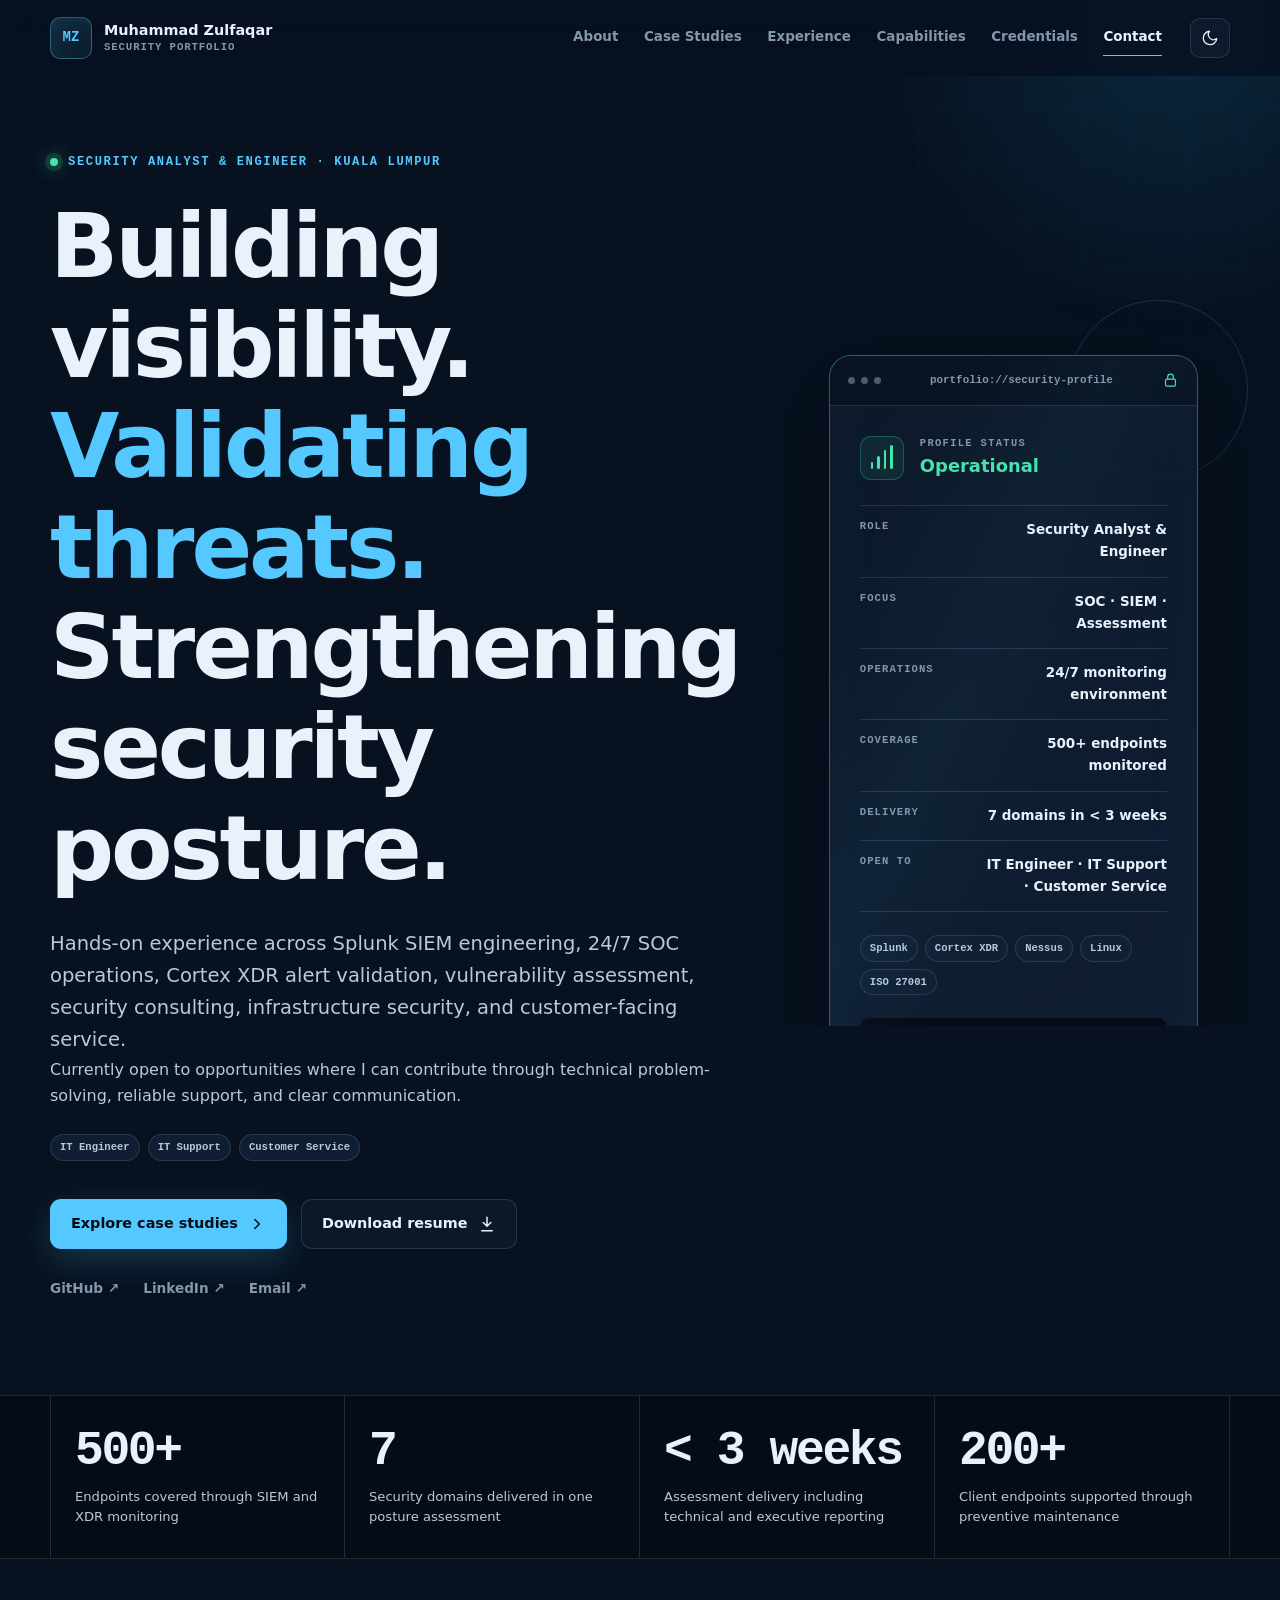
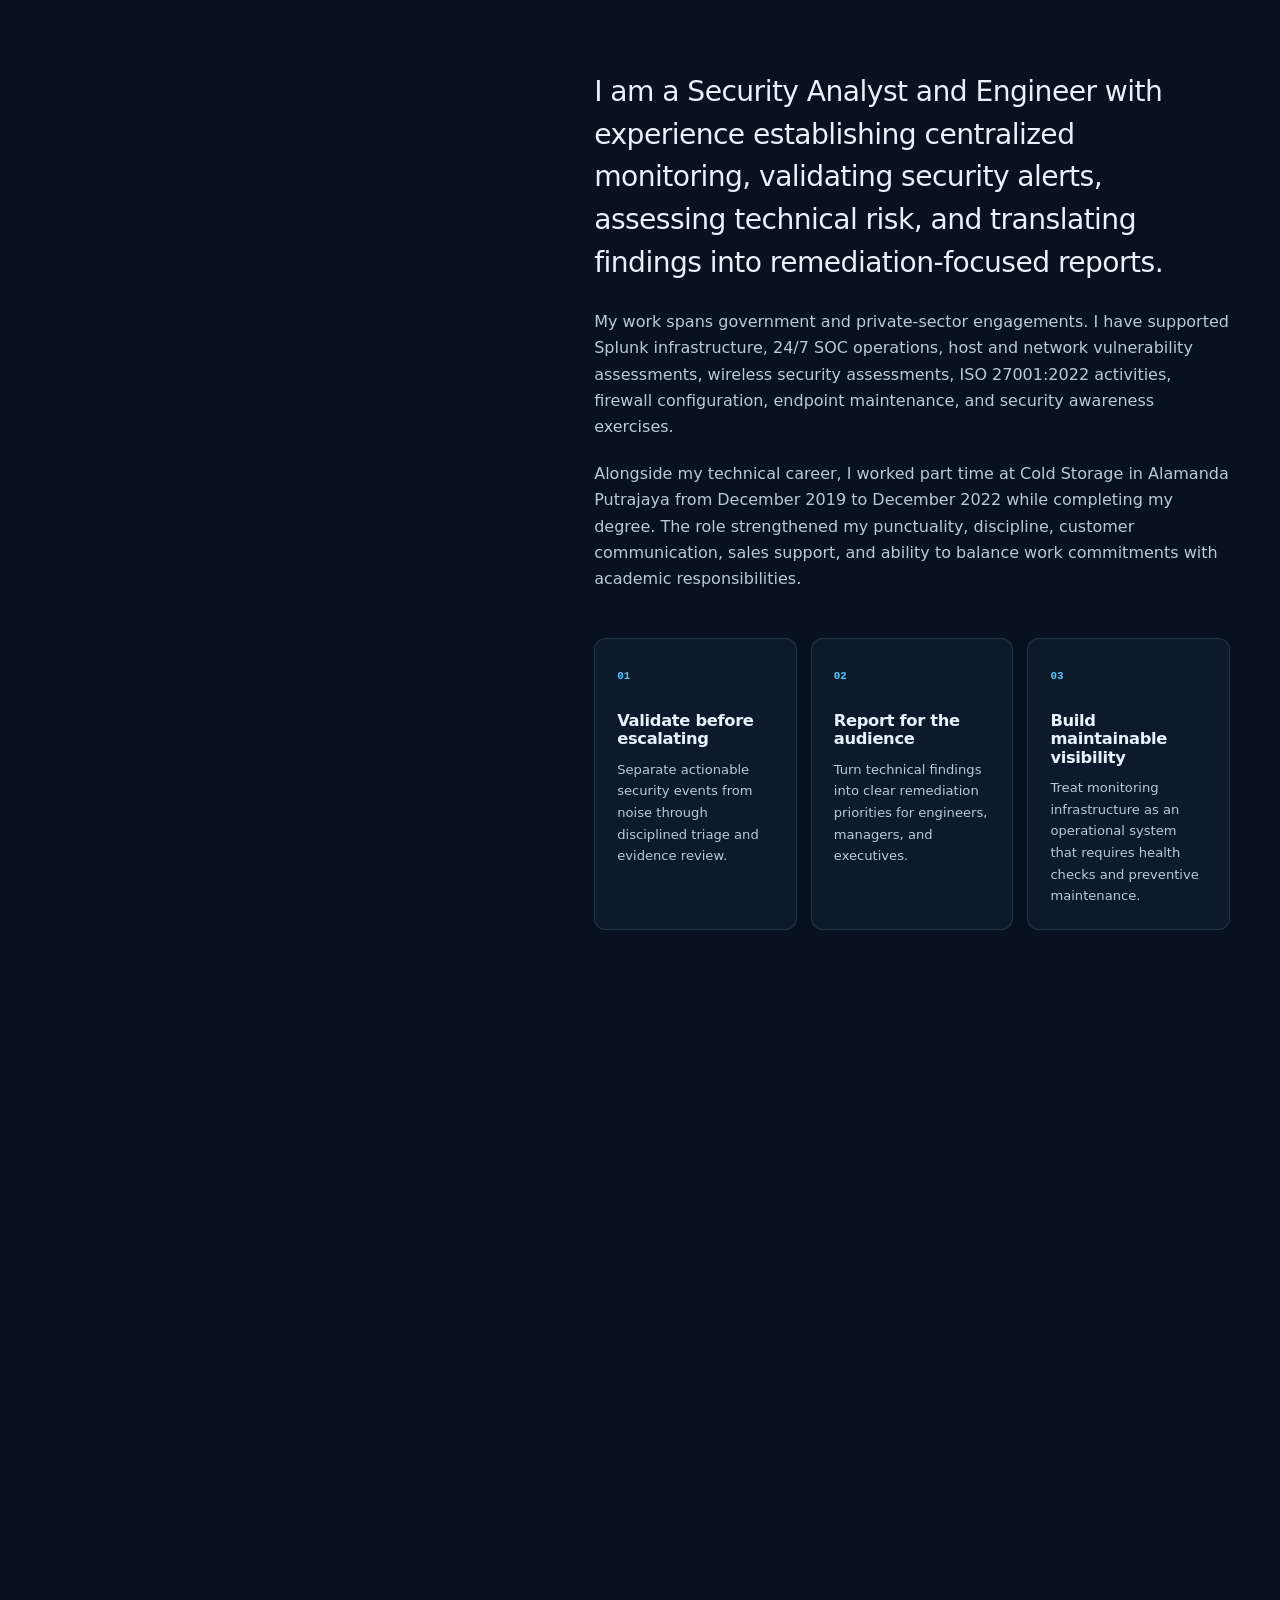
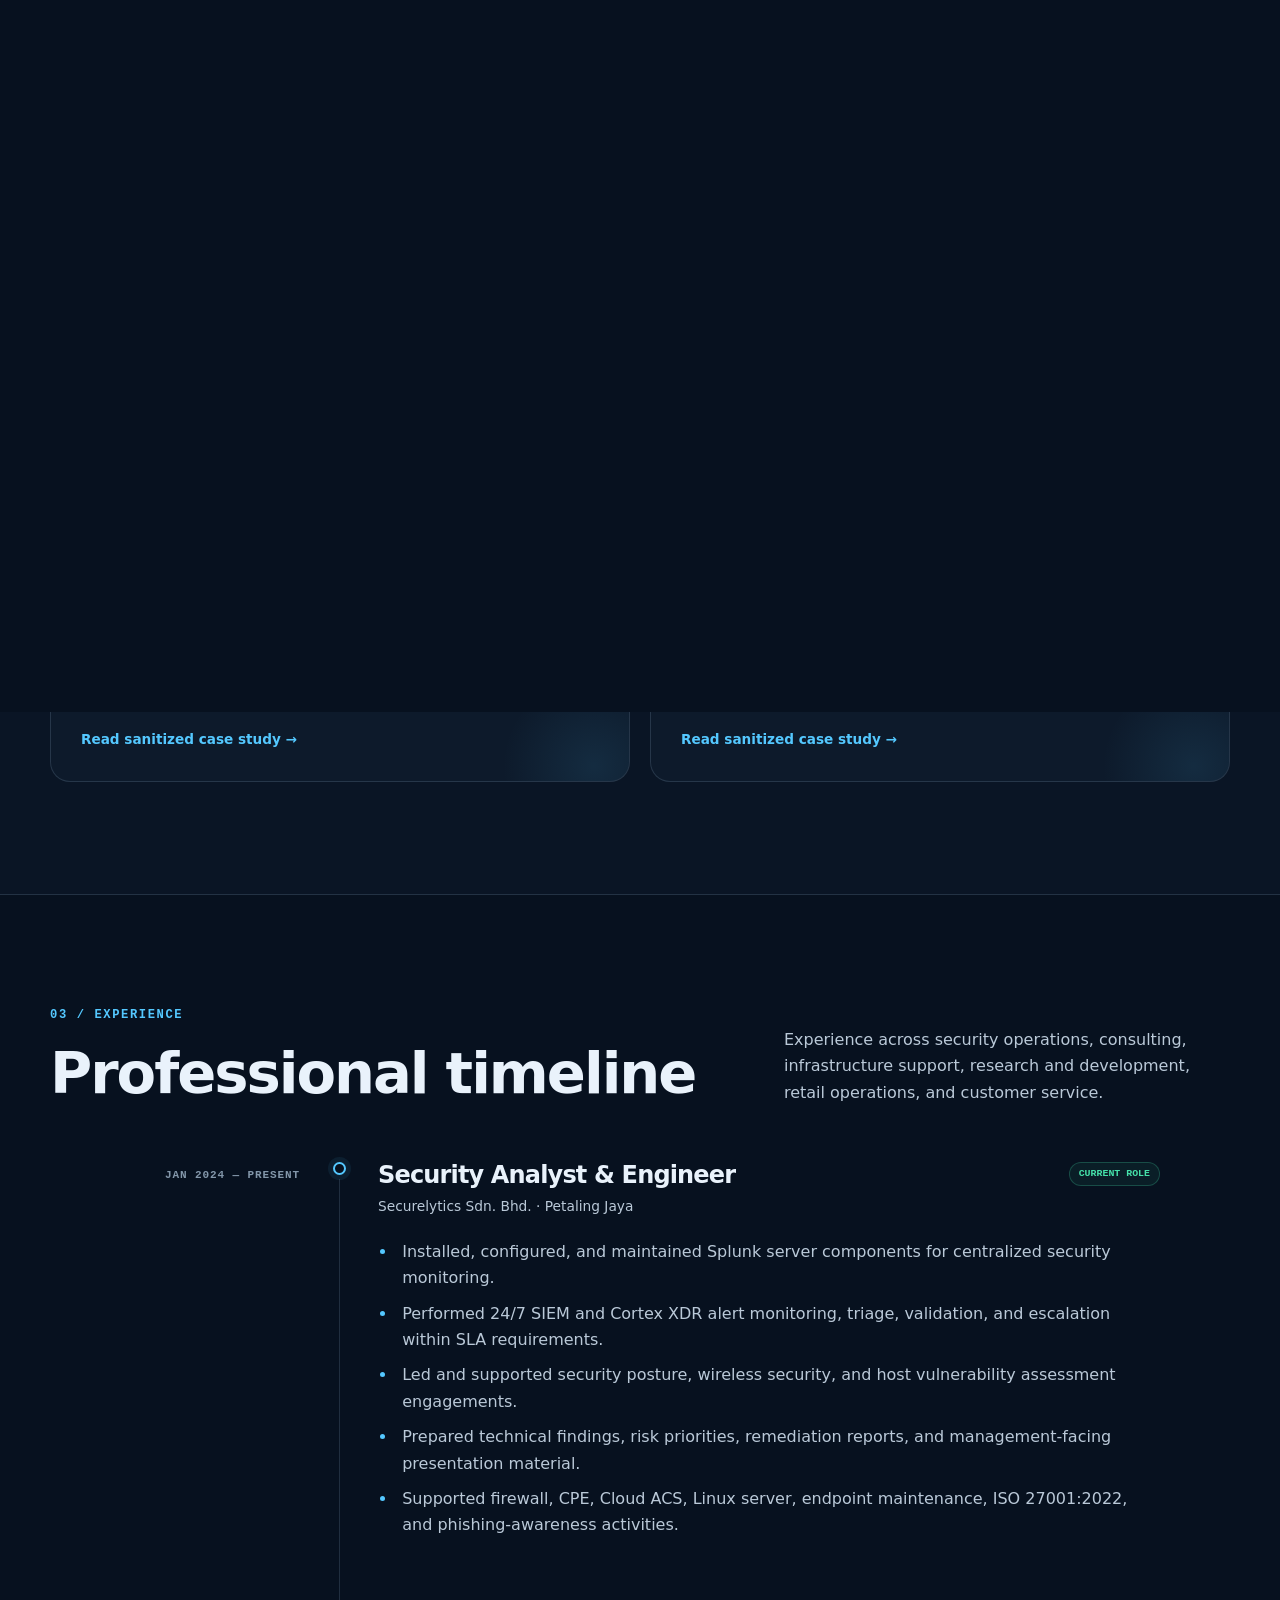
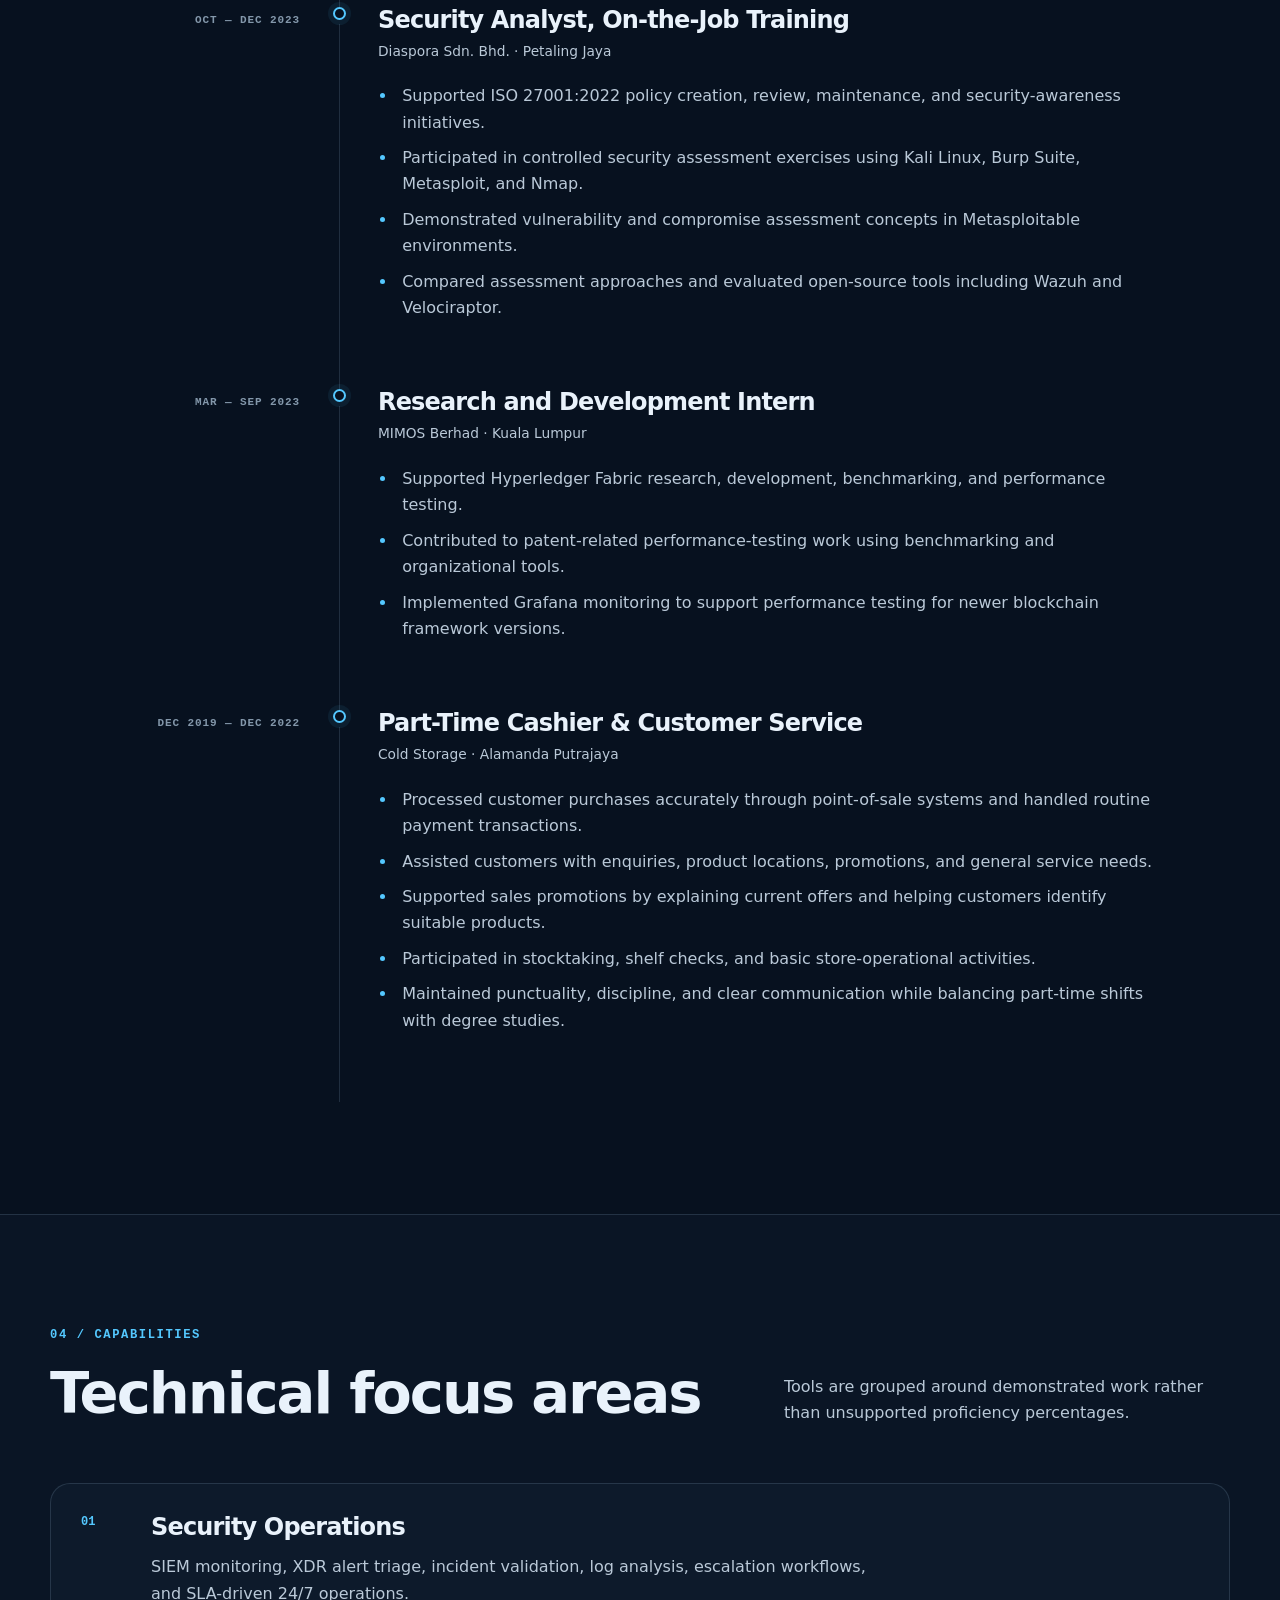
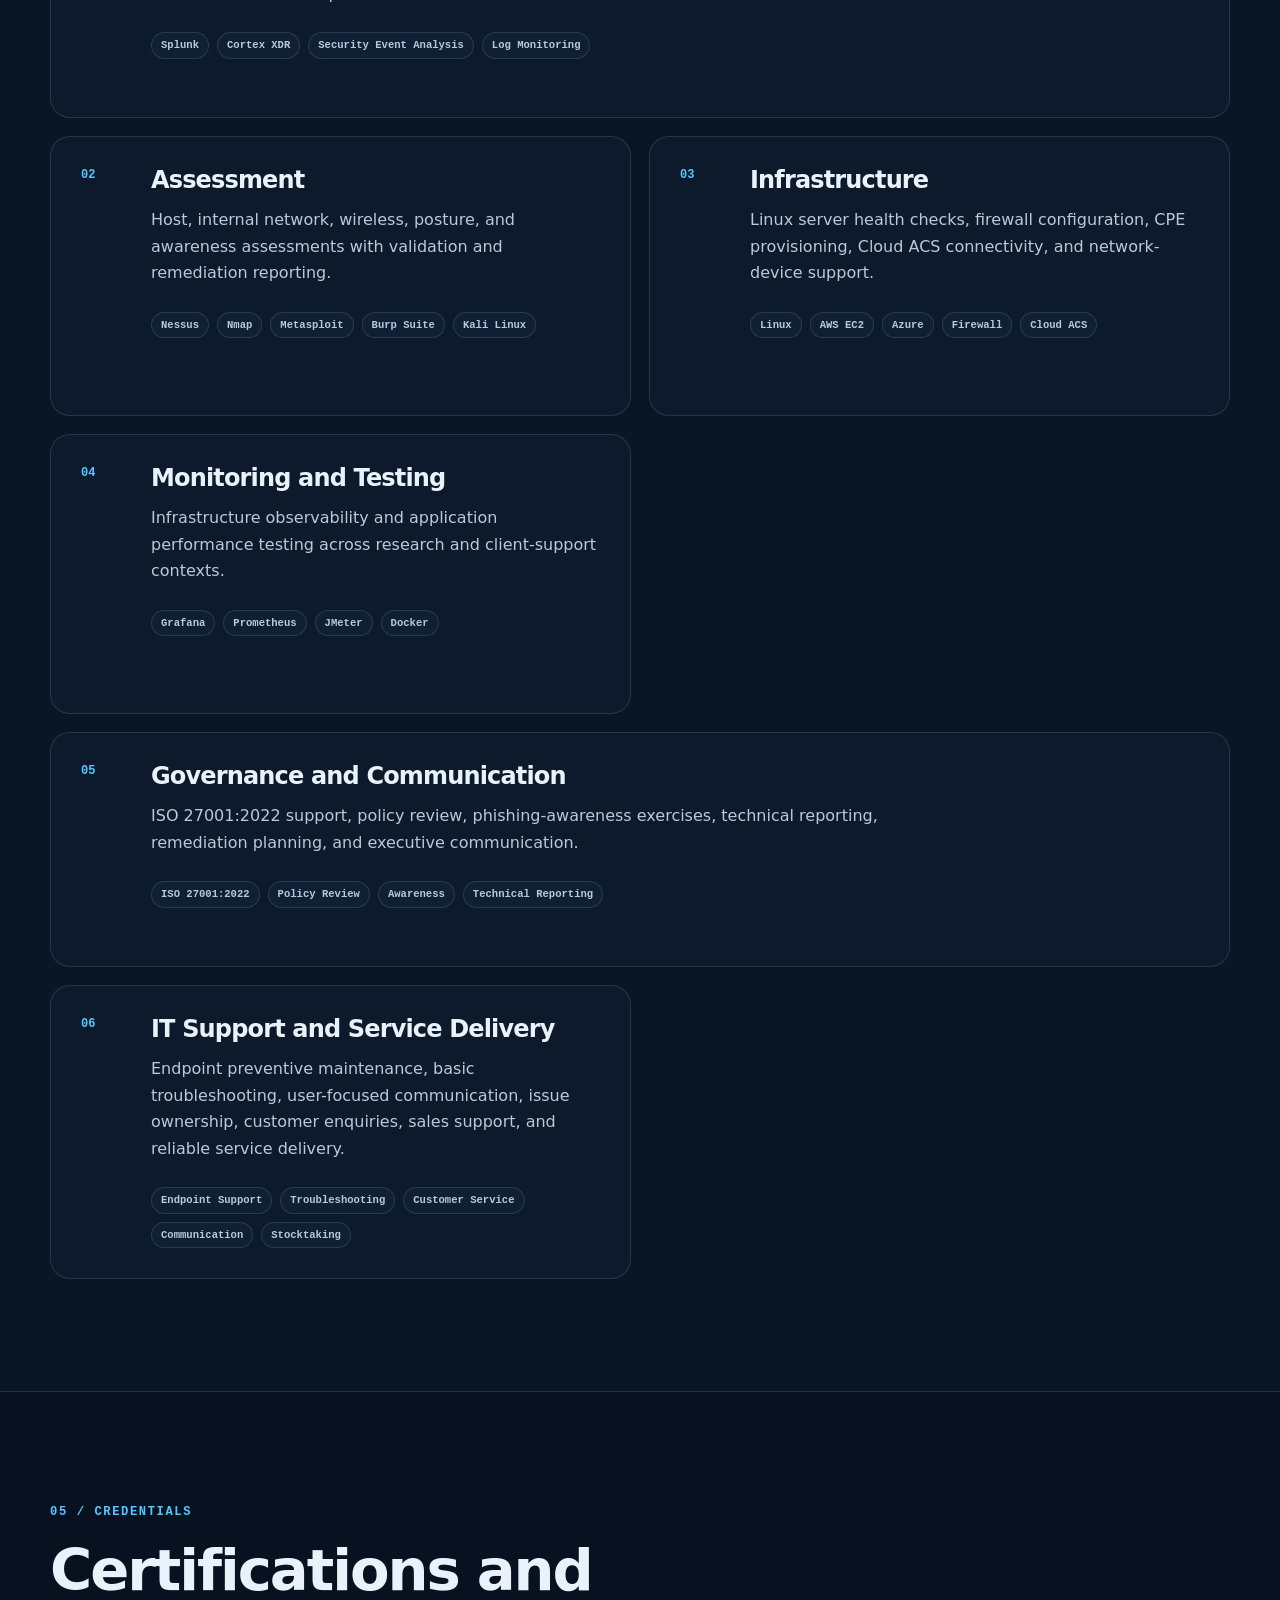
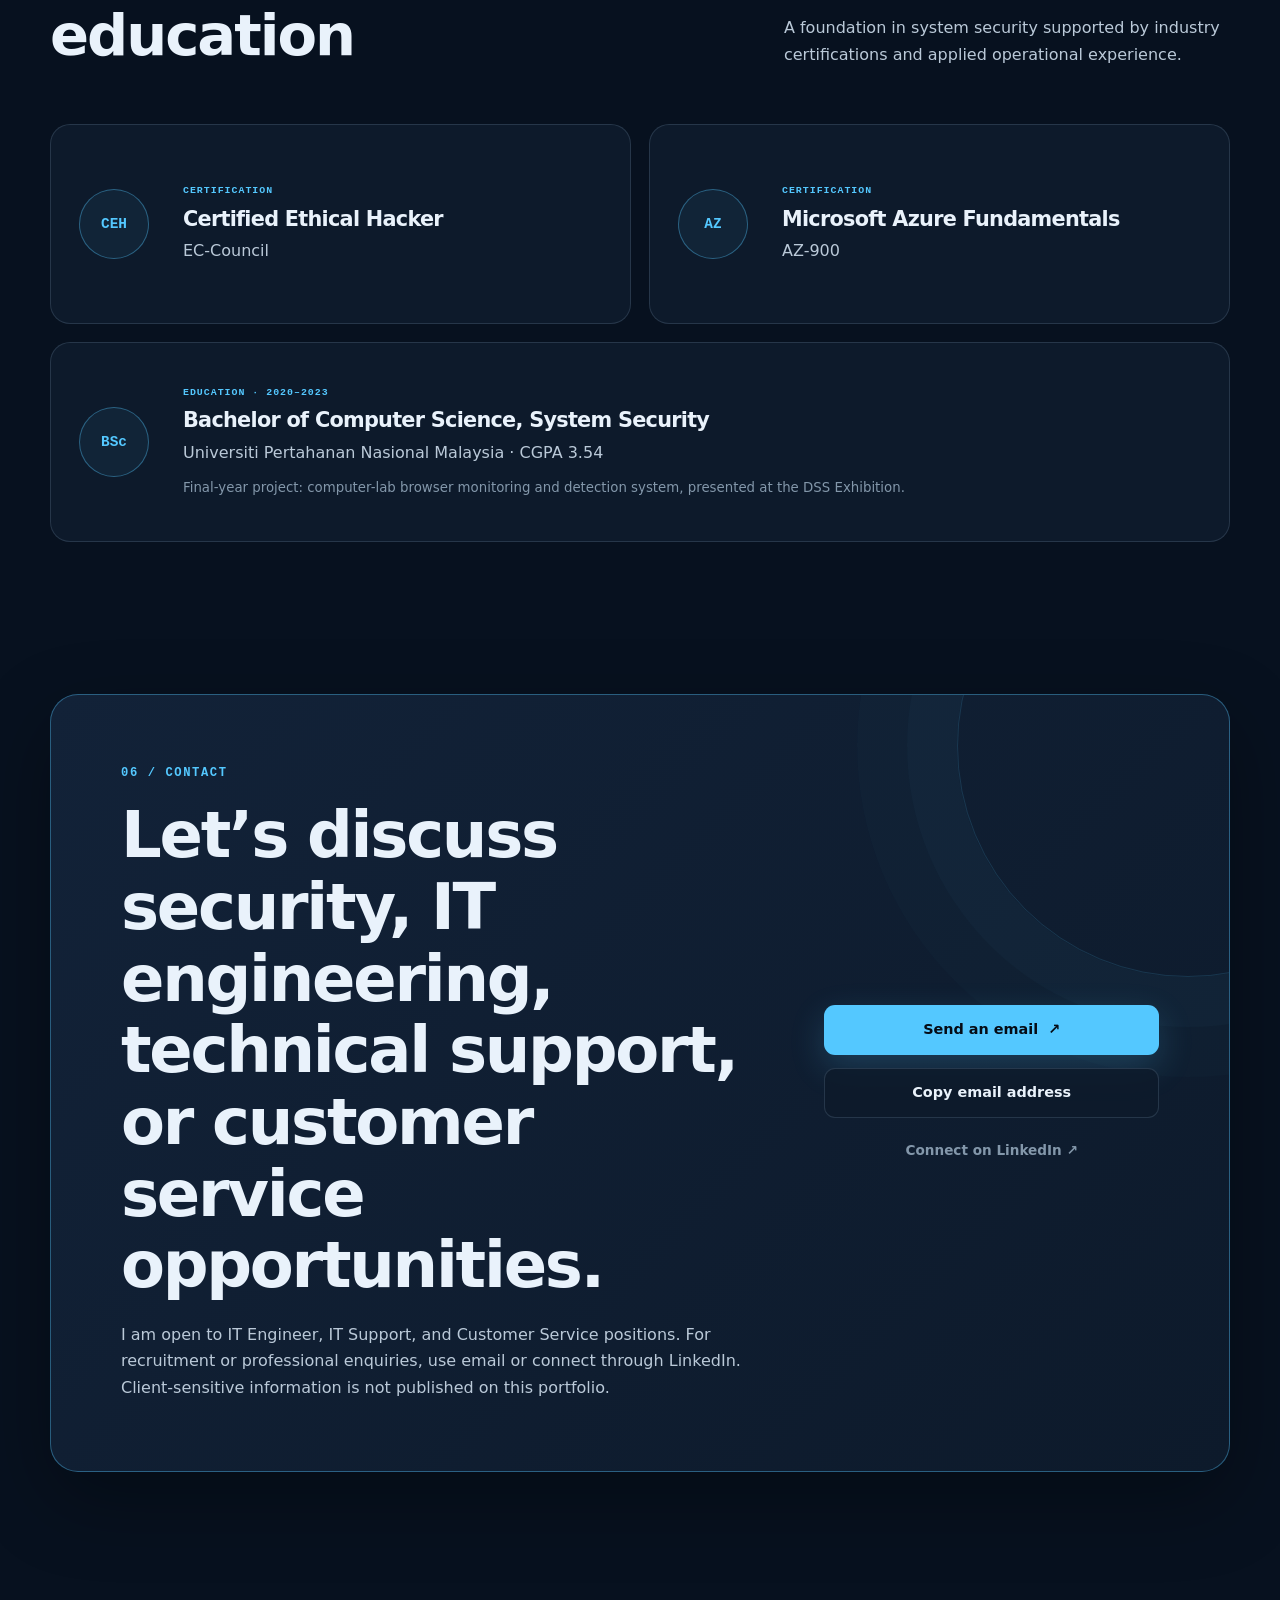
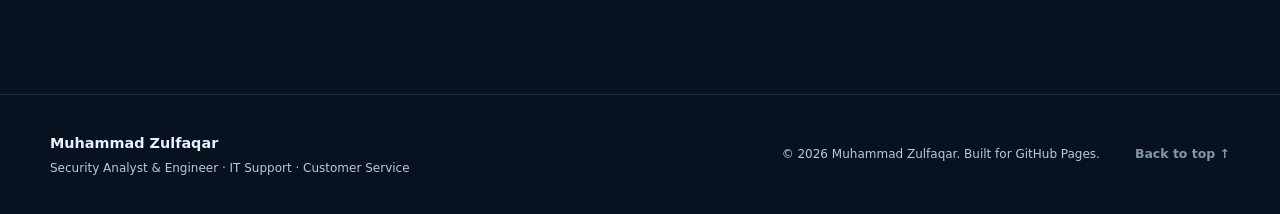
==== commit 6f24a616: "index baru" ====
--- a/index.html
+++ b/index.html
@@ -3,32 +3,32 @@
 <head>
   <meta charset="utf-8">
   <meta name="viewport" content="width=device-width, initial-scale=1">
-  <meta name="description" content="Portfolio of Muhammad Zulfaqar, a Security Analyst and Engineer experienced in Splunk SIEM, Cortex XDR, SOC operations, vulnerability assessment, and security posture assessment.">
+  <meta name="description" content="Portfolio of Muhammad Zulfaqar, a Security Analyst and Engineer experienced in Splunk SIEM, Cortex XDR, SOC operations, vulnerability assessment, IT support, and customer service. Open to IT Engineer, IT Support, and Customer Service opportunities.">
   <meta name="author" content="Muhammad Zulfaqar bin Norsaidi">
   <meta name="theme-color" content="#07111f">
   <meta name="color-scheme" content="dark light">
   <meta property="og:type" content="website">
-  <meta property="og:title" content="Muhammad Zulfaqar | Security Analyst & Engineer">
-  <meta property="og:description" content="Security operations, SIEM engineering, vulnerability assessment, and security posture assessment.">
-  <meta property="og:url" content="https://zzulfaqar.github.io/">
-  <meta property="og:image" content="https://zzulfaqar.github.io/assets/images/og-image.png">
+  <meta property="og:title" content="Muhammad Zulfaqar | Security, IT Engineering & Support">
+  <meta property="og:description" content="Security operations, IT engineering, technical support, vulnerability assessment, and customer-focused service.">
+  <meta property="og:url" content="https://zzulfaqar.github.io/Faqar3.git.io/">
+  <meta property="og:image" content="https://zzulfaqar.github.io/Faqar3.git.io/assets/images/og-image.png">
   <meta name="twitter:card" content="summary_large_image">
-  <meta name="twitter:title" content="Muhammad Zulfaqar | Security Analyst & Engineer">
-  <meta name="twitter:description" content="Security operations, SIEM engineering, vulnerability assessment, and security posture assessment.">
-  <meta name="twitter:image" content="https://zzulfaqar.github.io/assets/images/og-image.png">
-  <link rel="canonical" href="https://zzulfaqar.github.io/">
+  <meta name="twitter:title" content="Muhammad Zulfaqar | Security, IT Engineering & Support">
+  <meta name="twitter:description" content="Security operations, IT engineering, technical support, vulnerability assessment, and customer-focused service.">
+  <meta name="twitter:image" content="https://zzulfaqar.github.io/Faqar3.git.io/assets/images/og-image.png">
+  <link rel="canonical" href="https://zzulfaqar.github.io/Faqar3.git.io/">
   <link rel="icon" href="assets/icons/favicon.svg" type="image/svg+xml">
   <link rel="apple-touch-icon" href="assets/icons/apple-touch-icon.png">
   <link rel="manifest" href="site.webmanifest">
   <link rel="stylesheet" href="styles.css">
-  <title>Muhammad Zulfaqar | Security Analyst & Engineer</title>
+  <title>Muhammad Zulfaqar | Security, IT Engineering & Support</title>
   <script type="application/ld+json">
   {
     "@context": "https://schema.org",
     "@type": "Person",
     "name": "Muhammad Zulfaqar bin Norsaidi",
     "jobTitle": "Security Analyst and Engineer",
-    "url": "https://zzulfaqar.github.io/",
+    "url": "https://zzulfaqar.github.io/Faqar3.git.io/",
     "email": "mailto:mzulfa1212@gmail.com",
     "sameAs": [
       "https://github.com/Zzulfaqar",
@@ -45,7 +45,10 @@
       "Cortex XDR",
       "Vulnerability Assessment",
       "Security Posture Assessment",
-      "ISO 27001:2022"
+      "ISO 27001:2022",
+      "IT Support",
+      "Endpoint Support",
+      "Customer Service"
     ]
   }
   </script>
@@ -90,7 +93,11 @@
         <div class="hero-copy reveal">
           <p class="eyebrow"><span class="status-dot"></span> Security Analyst & Engineer · Kuala Lumpur</p>
           <h1>Building visibility.<br><span>Validating threats.</span><br>Strengthening security posture.</h1>
-          <p class="hero-lead">Hands-on experience across Splunk SIEM engineering, 24/7 SOC operations, Cortex XDR alert validation, vulnerability assessment, security consulting, and infrastructure security.</p>
+          <p class="hero-lead">Hands-on experience across Splunk SIEM engineering, 24/7 SOC operations, Cortex XDR alert validation, vulnerability assessment, security consulting, infrastructure security, and customer-facing service.</p>
+          <p>Currently open to opportunities where I can contribute through technical problem-solving, reliable support, and clear communication.</p>
+          <div class="tag-list" aria-label="Positions of interest">
+            <span>IT Engineer</span><span>IT Support</span><span>Customer Service</span>
+          </div>
           <div class="hero-actions">
             <a class="button button-primary" href="#case-studies">Explore case studies
               <svg viewBox="0 0 24 24" aria-hidden="true"><path d="m9 18 6-6-6-6"></path></svg>
@@ -126,6 +133,7 @@
                 <div><dt>OPERATIONS</dt><dd>24/7 monitoring environment</dd></div>
                 <div><dt>COVERAGE</dt><dd>500+ endpoints monitored</dd></div>
                 <div><dt>DELIVERY</dt><dd>7 domains in &lt; 3 weeks</dd></div>
+                <div><dt>OPEN TO</dt><dd>IT Engineer · IT Support · Customer Service</dd></div>
               </dl>
               <div class="console-stack">
                 <span>Splunk</span><span>Cortex XDR</span><span>Nessus</span><span>Linux</span><span>ISO 27001</span>
@@ -164,11 +172,12 @@
       <div class="container section-grid">
         <div class="section-intro reveal">
           <p class="section-kicker">01 / About</p>
-          <h2>Security work that connects engineering, operations, and communication.</h2>
+          <h2>Technical delivery strengthened by operations and customer-facing experience.</h2>
         </div>
         <div class="about-content reveal">
           <p class="large-copy">I am a Security Analyst and Engineer with experience establishing centralized monitoring, validating security alerts, assessing technical risk, and translating findings into remediation-focused reports.</p>
           <p>My work spans government and private-sector engagements. I have supported Splunk infrastructure, 24/7 SOC operations, host and network vulnerability assessments, wireless security assessments, ISO 27001:2022 activities, firewall configuration, endpoint maintenance, and security awareness exercises.</p>
+          <p>Alongside my technical career, I worked part time at Cold Storage in Alamanda Putrajaya from December 2019 to December 2022 while completing my degree. The role strengthened my punctuality, discipline, customer communication, sales support, and ability to balance work commitments with academic responsibilities.</p>
           <div class="principles-grid">
             <article><span>01</span><h3>Validate before escalating</h3><p>Separate actionable security events from noise through disciplined triage and evidence review.</p></article>
             <article><span>02</span><h3>Report for the audience</h3><p>Turn technical findings into clear remediation priorities for engineers, managers, and executives.</p></article>
@@ -229,7 +238,7 @@
       <div class="container">
         <div class="section-header reveal">
           <div><p class="section-kicker">03 / Experience</p><h2>Professional timeline</h2></div>
-          <p>Experience across security operations, consulting, infrastructure support, governance, and research and development.</p>
+          <p>Experience across security operations, consulting, infrastructure support, research and development, retail operations, and customer service.</p>
         </div>
         <div class="timeline">
           <article class="timeline-item reveal">
@@ -271,6 +280,20 @@
               </ul>
             </div>
           </article>
+          <article class="timeline-item reveal">
+            <div class="timeline-date">DEC 2019 — DEC 2022</div>
+            <div class="timeline-marker" aria-hidden="true"><span></span></div>
+            <div class="timeline-content">
+              <div class="role-heading"><div><h3>Part-Time Cashier & Customer Service</h3><p>Cold Storage · Alamanda Putrajaya</p></div></div>
+              <ul>
+                <li>Processed customer purchases accurately through point-of-sale systems and handled routine payment transactions.</li>
+                <li>Assisted customers with enquiries, product locations, promotions, and general service needs.</li>
+                <li>Supported sales promotions by explaining current offers and helping customers identify suitable products.</li>
+                <li>Participated in stocktaking, shelf checks, and basic store-operational activities.</li>
+                <li>Maintained punctuality, discipline, and clear communication while balancing part-time shifts with degree studies.</li>
+              </ul>
+            </div>
+          </article>
         </div>
       </div>
     </section>
@@ -297,6 +320,9 @@
           <article class="capability-card capability-wide reveal">
             <div class="capability-number">05</div><div><h3>Governance and Communication</h3><p>ISO 27001:2022 support, policy review, phishing-awareness exercises, technical reporting, remediation planning, and executive communication.</p><div class="tag-list"><span>ISO 27001:2022</span><span>Policy Review</span><span>Awareness</span><span>Technical Reporting</span></div></div>
           </article>
+          <article class="capability-card reveal">
+            <div class="capability-number">06</div><div><h3>IT Support and Service Delivery</h3><p>Endpoint preventive maintenance, basic troubleshooting, user-focused communication, issue ownership, customer enquiries, sales support, and reliable service delivery.</p><div class="tag-list"><span>Endpoint Support</span><span>Troubleshooting</span><span>Customer Service</span><span>Communication</span><span>Stocktaking</span></div></div>
+          </article>
         </div>
       </div>
     </section>
@@ -328,8 +354,8 @@
       <div class="container contact-panel reveal">
         <div>
           <p class="section-kicker">06 / Contact</p>
-          <h2>Let’s discuss security operations, engineering, or assessment work.</h2>
-          <p>For professional enquiries, use email or connect through LinkedIn. Client-sensitive information is not published on this portfolio.</p>
+          <h2>Let’s discuss security, IT engineering, technical support, or customer service opportunities.</h2>
+          <p>I am open to IT Engineer, IT Support, and Customer Service positions. For recruitment or professional enquiries, use email or connect through LinkedIn. Client-sensitive information is not published on this portfolio.</p>
         </div>
         <div class="contact-actions">
           <a class="button button-primary" href="mailto:mzulfa1212@gmail.com">Send an email <span aria-hidden="true">↗</span></a>
@@ -342,7 +368,7 @@
 
   <footer class="site-footer">
     <div class="container footer-grid">
-      <div><strong>Muhammad Zulfaqar</strong><p>Security Analyst & Engineer</p></div>
+      <div><strong>Muhammad Zulfaqar</strong><p>Security Analyst & Engineer · IT Support · Customer Service</p></div>
       <p>© <span id="current-year">2026</span> Muhammad Zulfaqar. Built for GitHub Pages.</p>
       <a href="#top">Back to top <span aria-hidden="true">↑</span></a>
     </div>
@@ -351,4 +377,4 @@
   <div class="toast" role="status" aria-live="polite"></div>
   <script src="script.js" defer></script>
 </body>
-</html>
+</html>
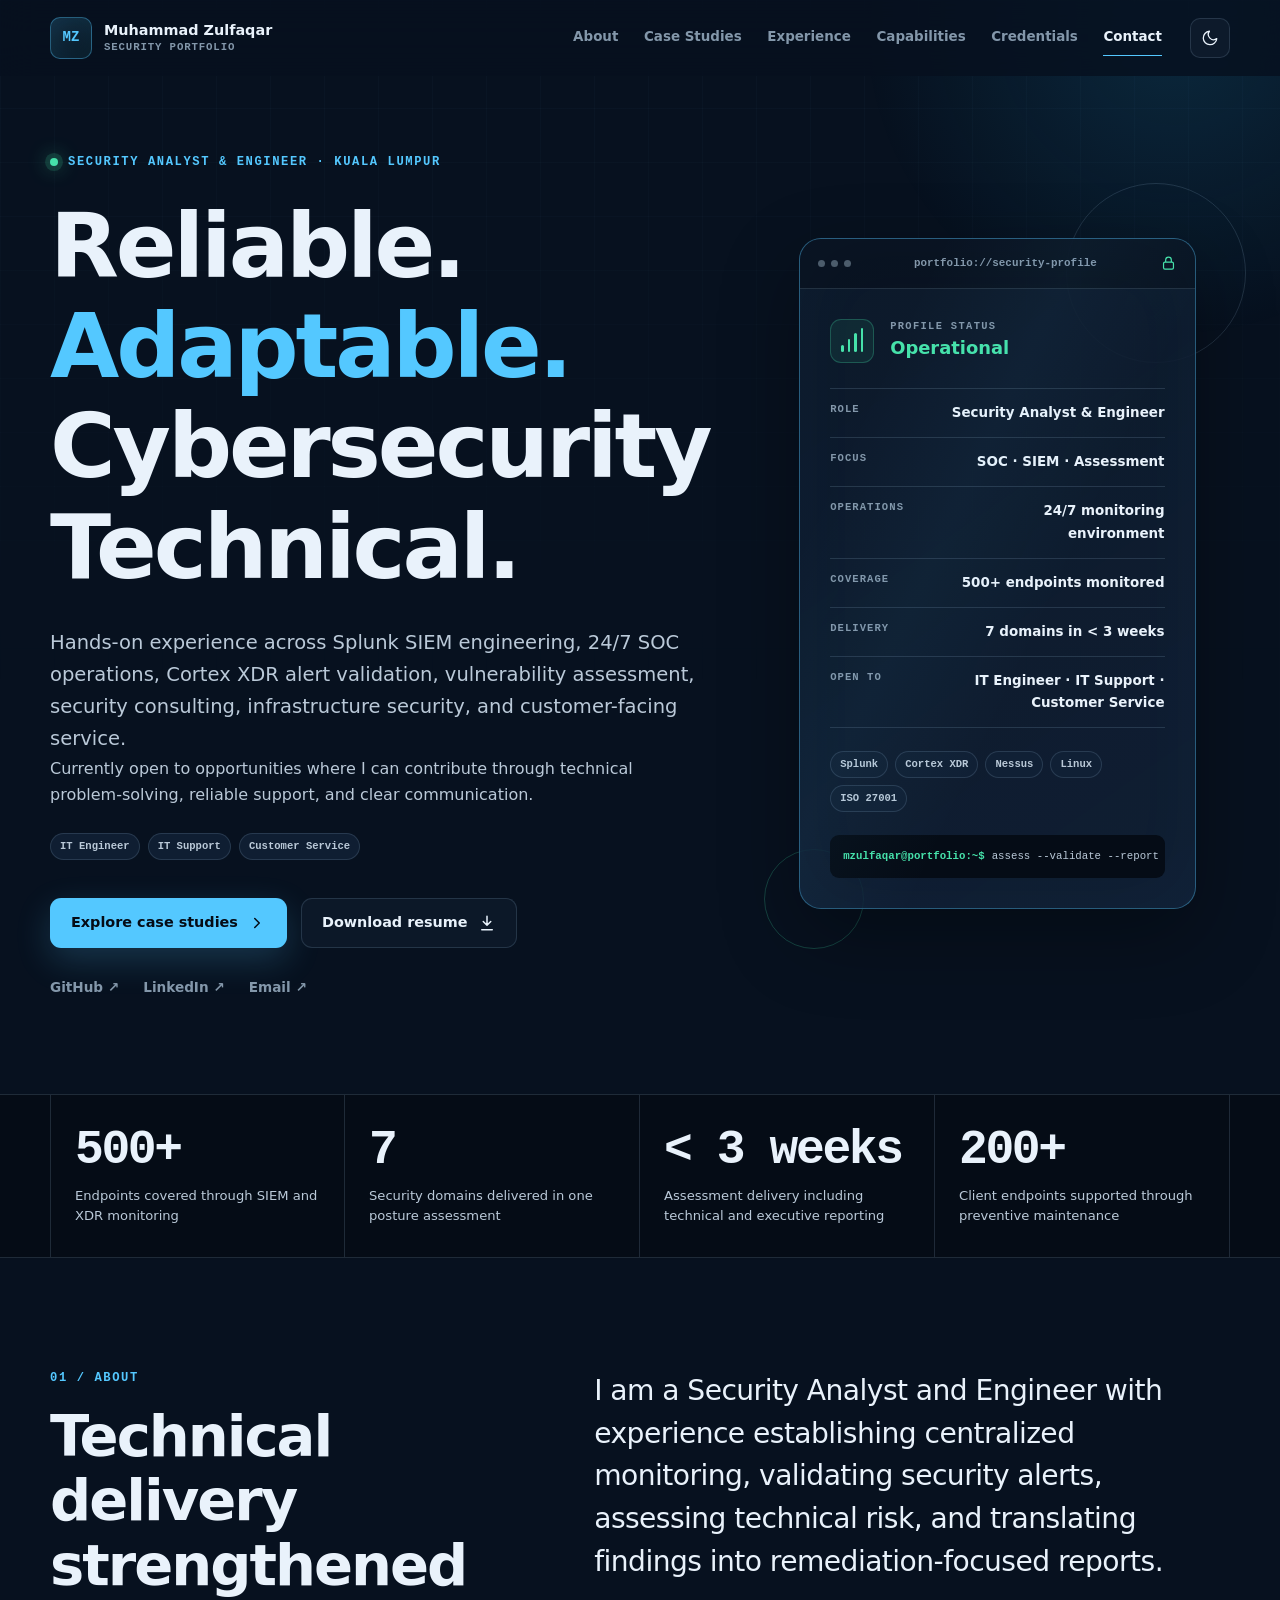
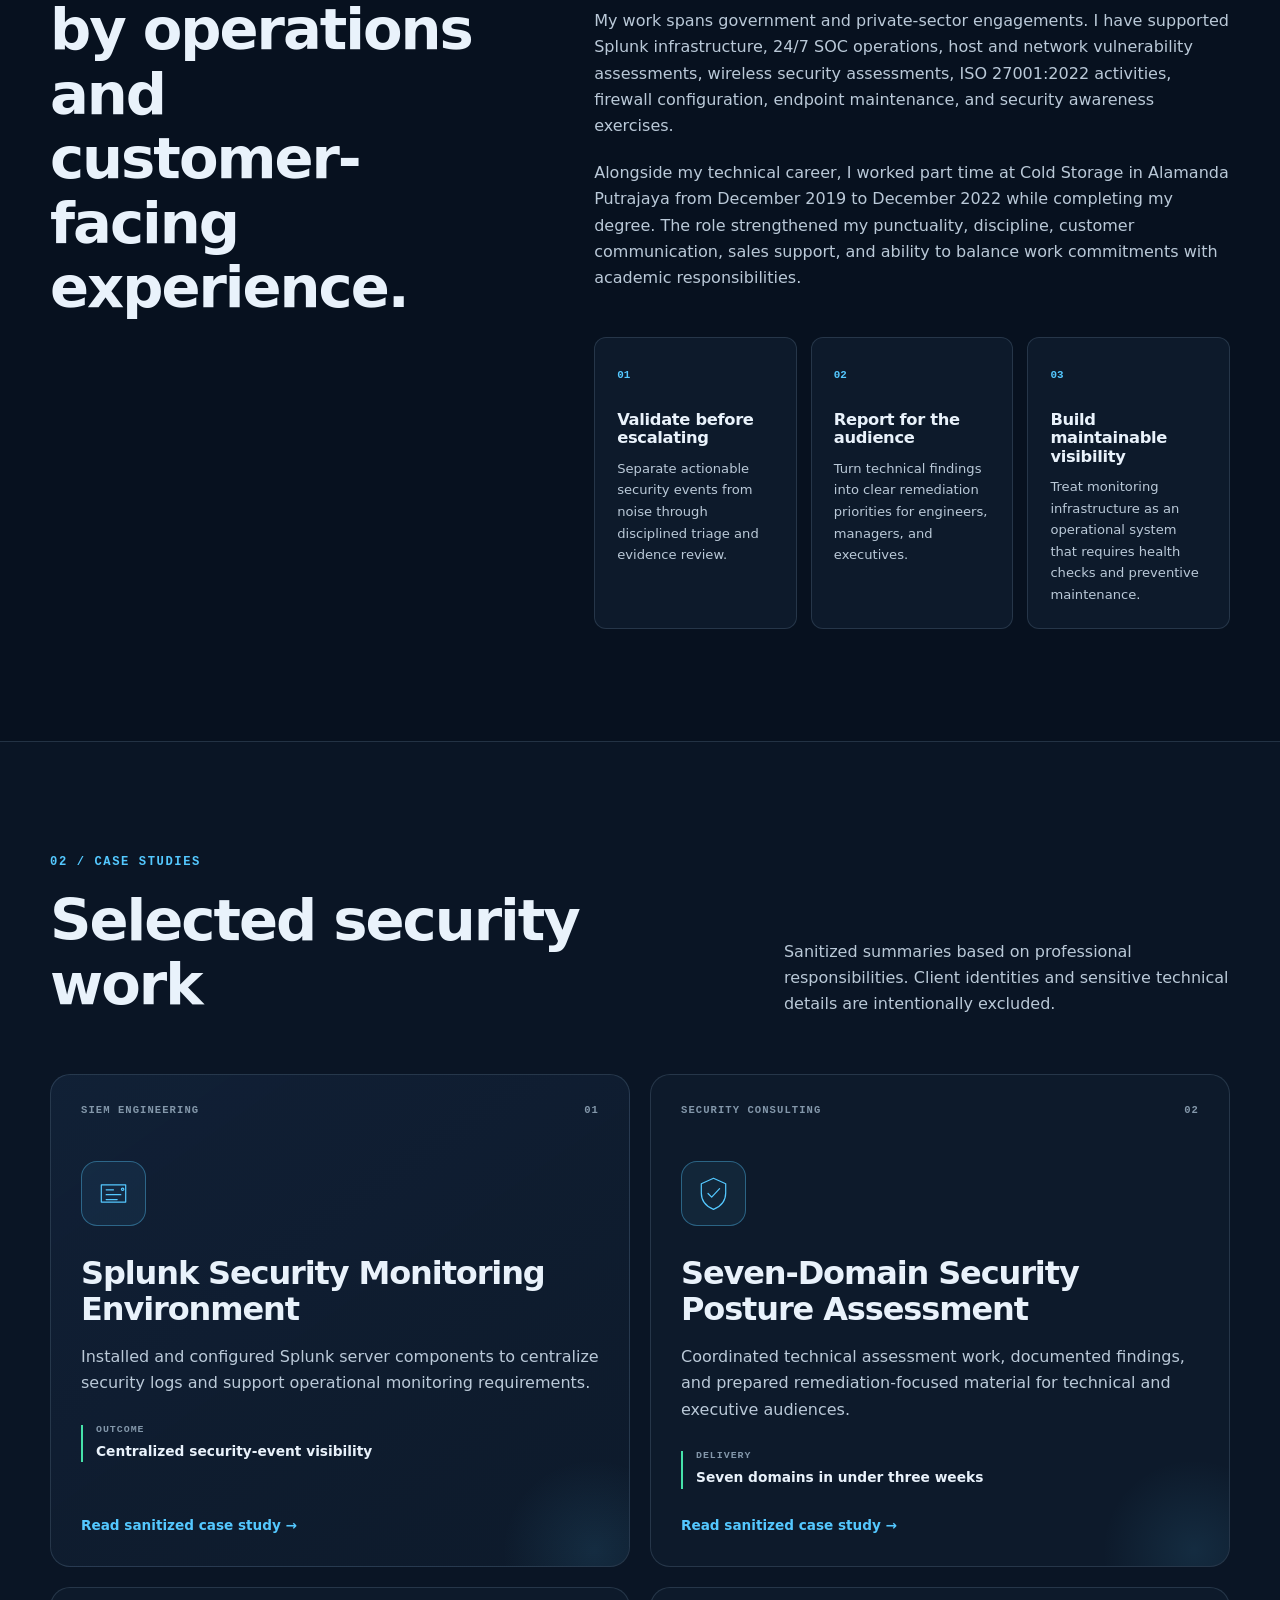
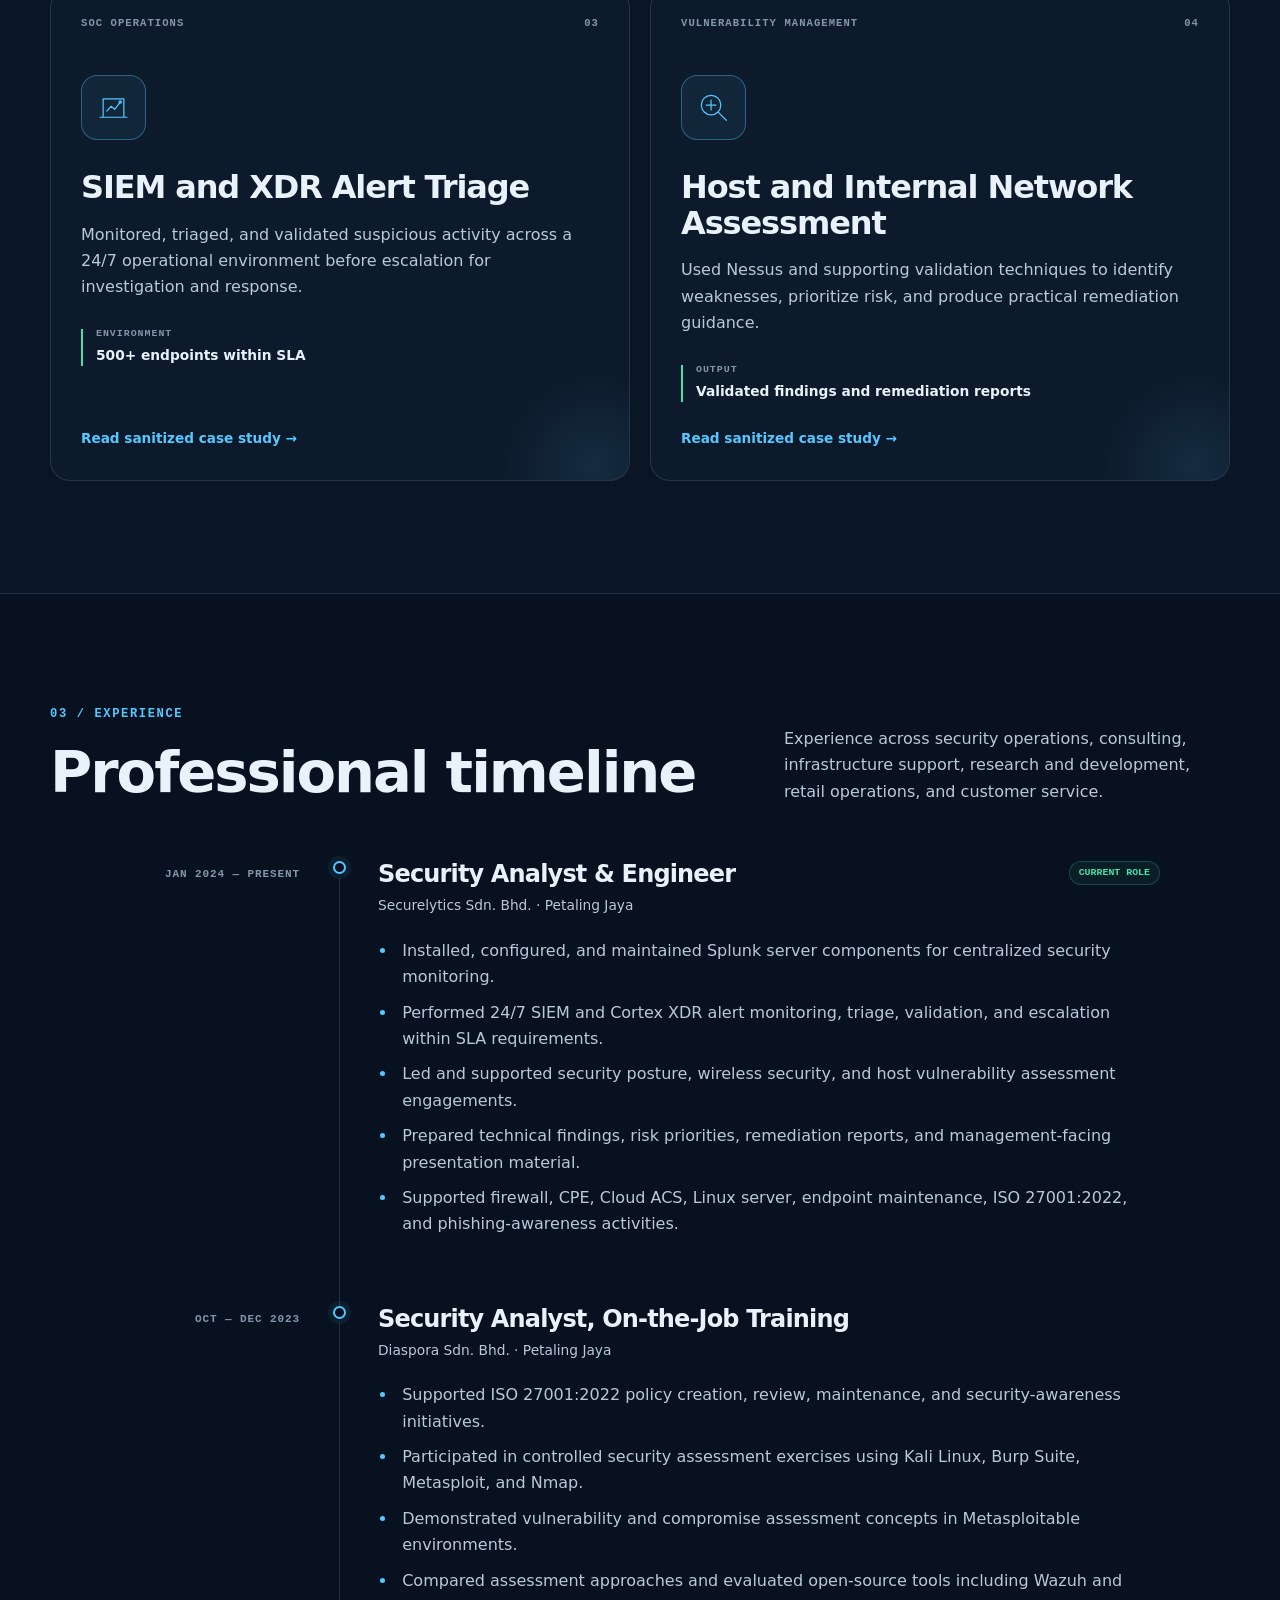
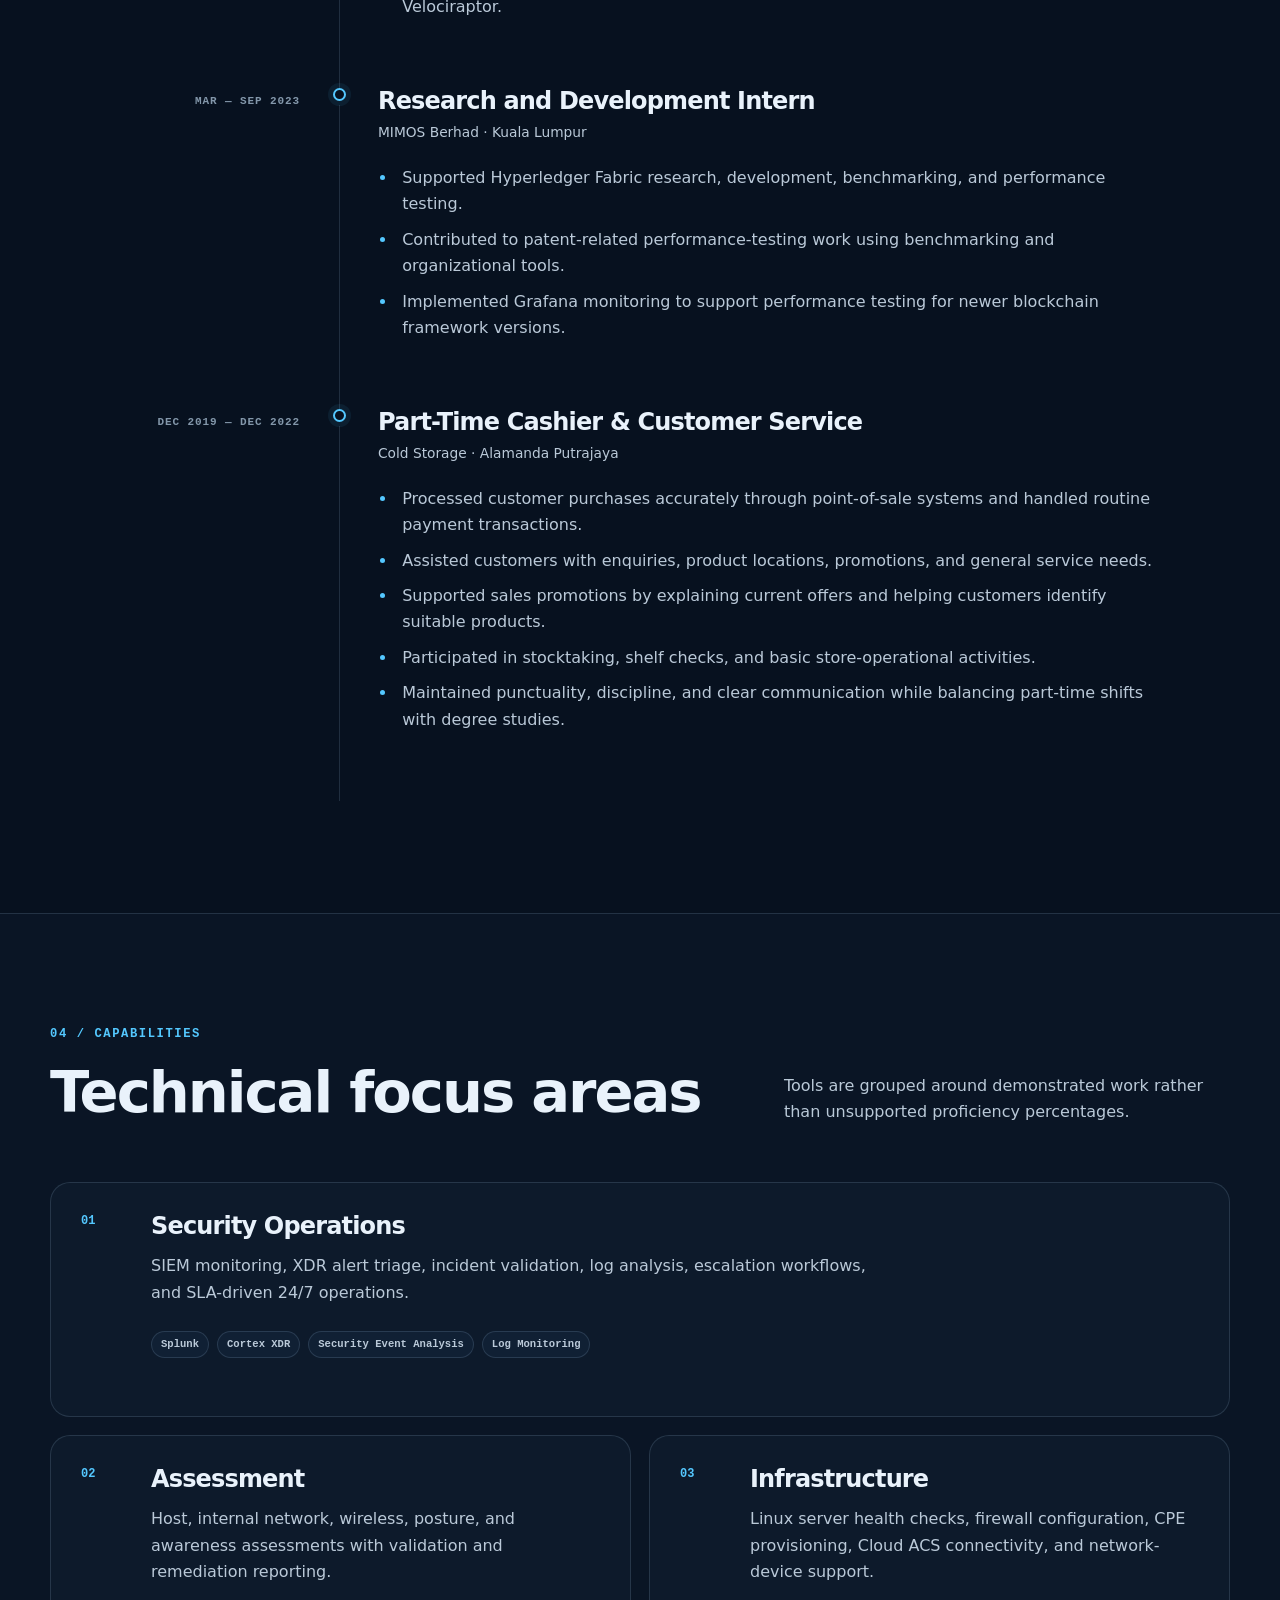
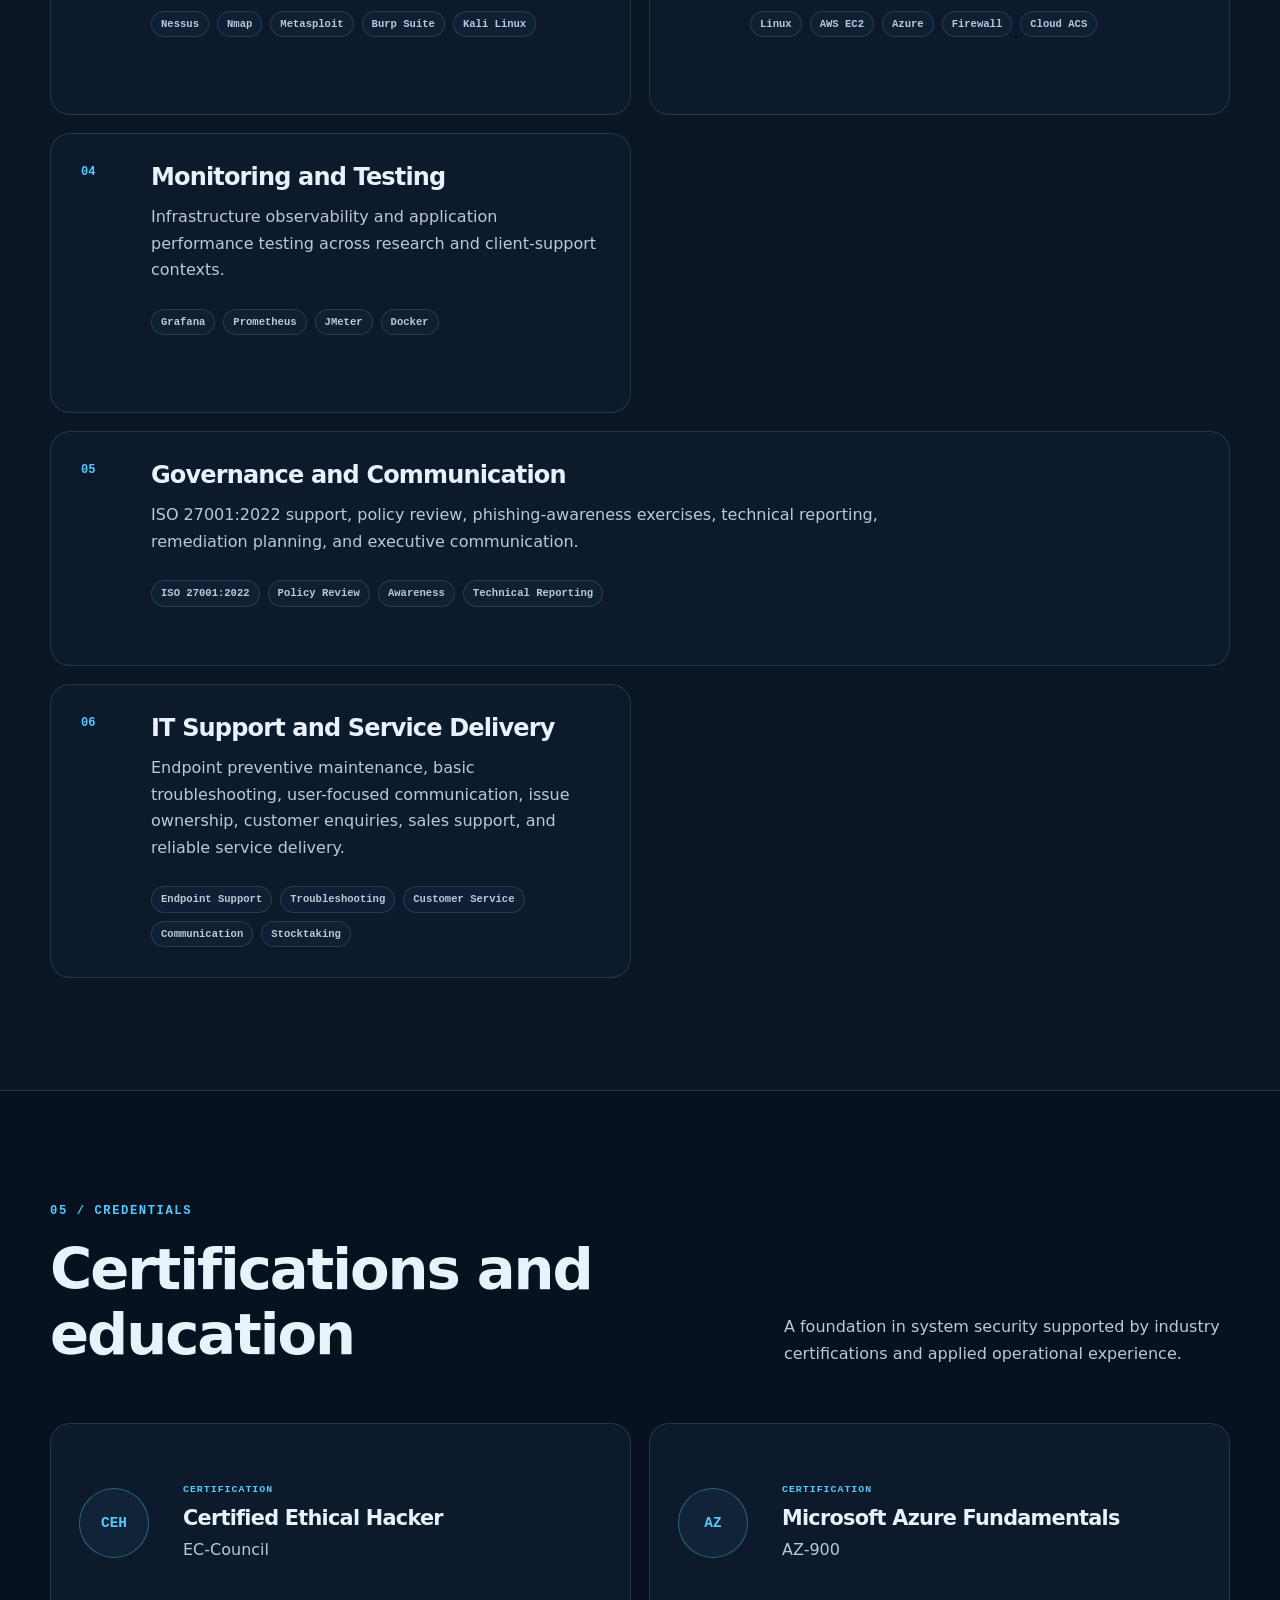
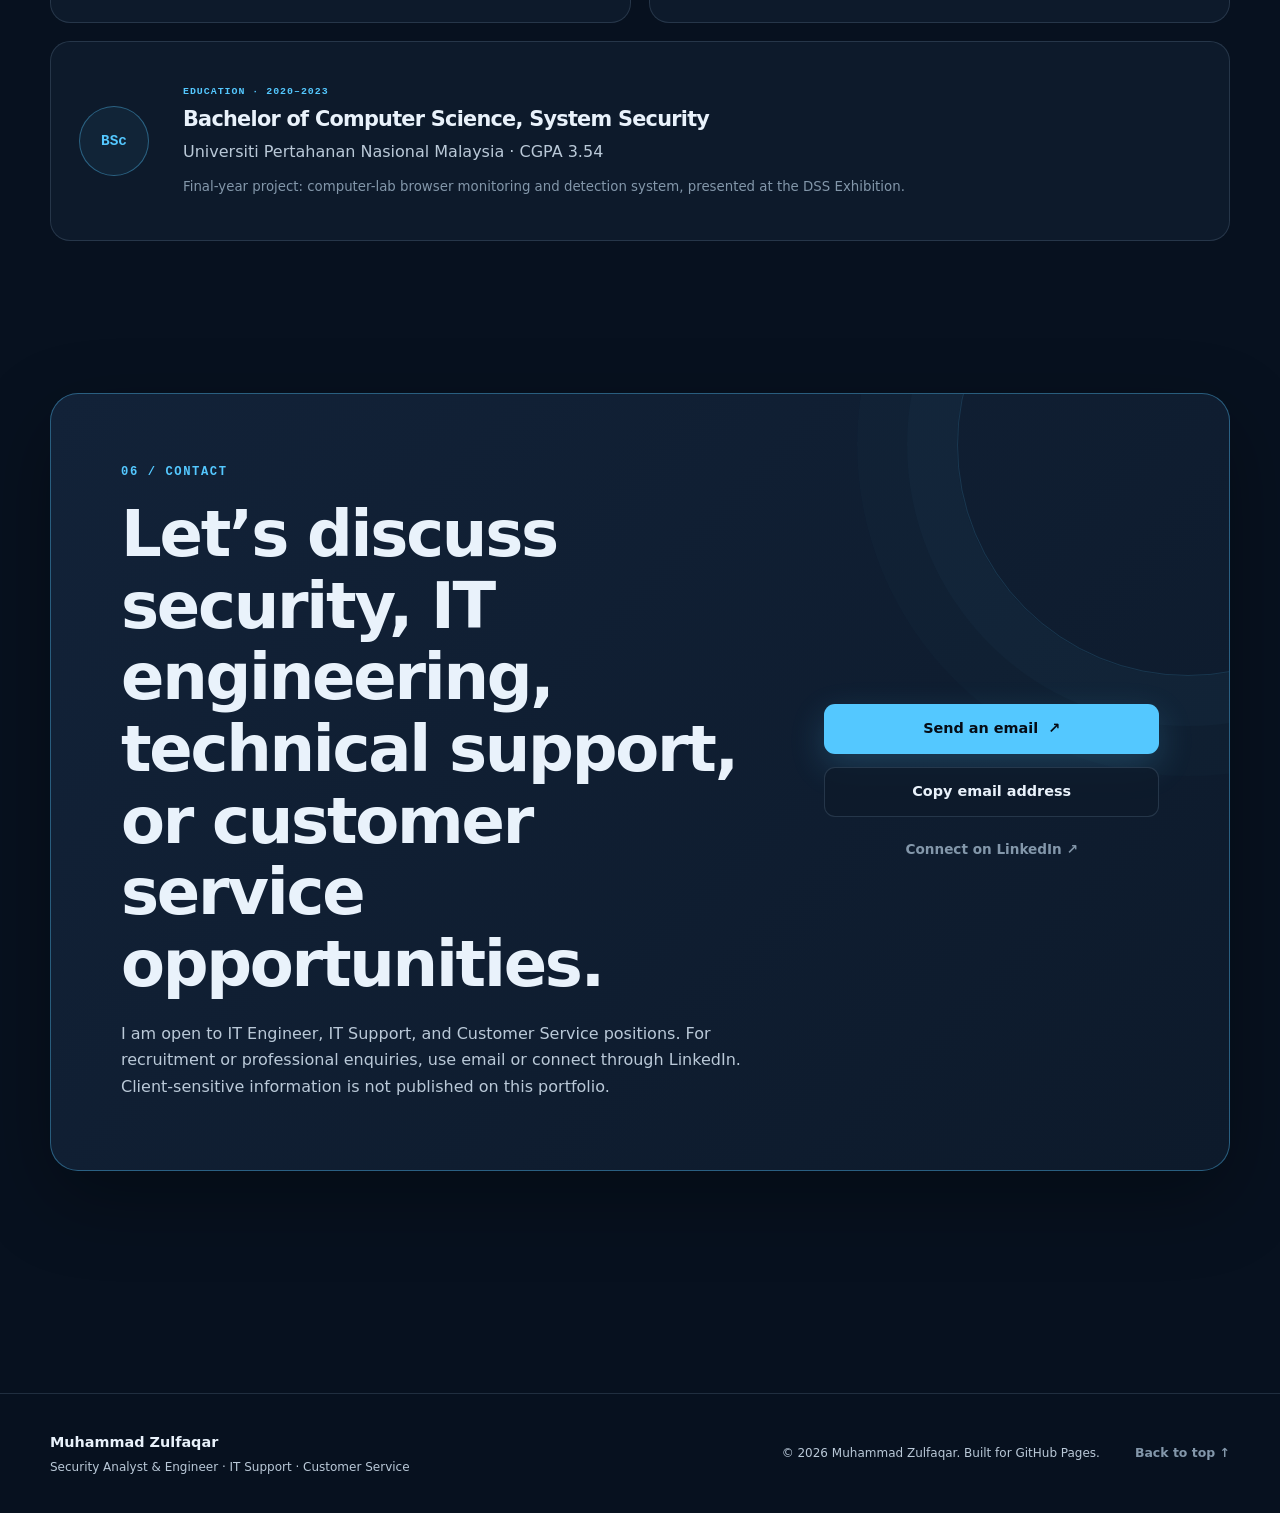
==== commit 8e07b12e: "Update index.html" ====
--- a/index.html
+++ b/index.html
@@ -92,7 +92,8 @@
       <div class="container hero-grid">
         <div class="hero-copy reveal">
           <p class="eyebrow"><span class="status-dot"></span> Security Analyst & Engineer · Kuala Lumpur</p>
-          <h1>Building visibility.<br><span>Validating threats.</span><br>Strengthening security posture.</h1>
+              <!-- Edit my header first here !-->
+          <h1>Reliable.<br><span>Adaptable.</span><br>Cybersecurity Technical.</h1>
           <p class="hero-lead">Hands-on experience across Splunk SIEM engineering, 24/7 SOC operations, Cortex XDR alert validation, vulnerability assessment, security consulting, infrastructure security, and customer-facing service.</p>
           <p>Currently open to opportunities where I can contribute through technical problem-solving, reliable support, and clear communication.</p>
           <div class="tag-list" aria-label="Positions of interest">
@@ -377,4 +378,4 @@
   <div class="toast" role="status" aria-live="polite"></div>
   <script src="script.js" defer></script>
 </body>
-</html>+</html>
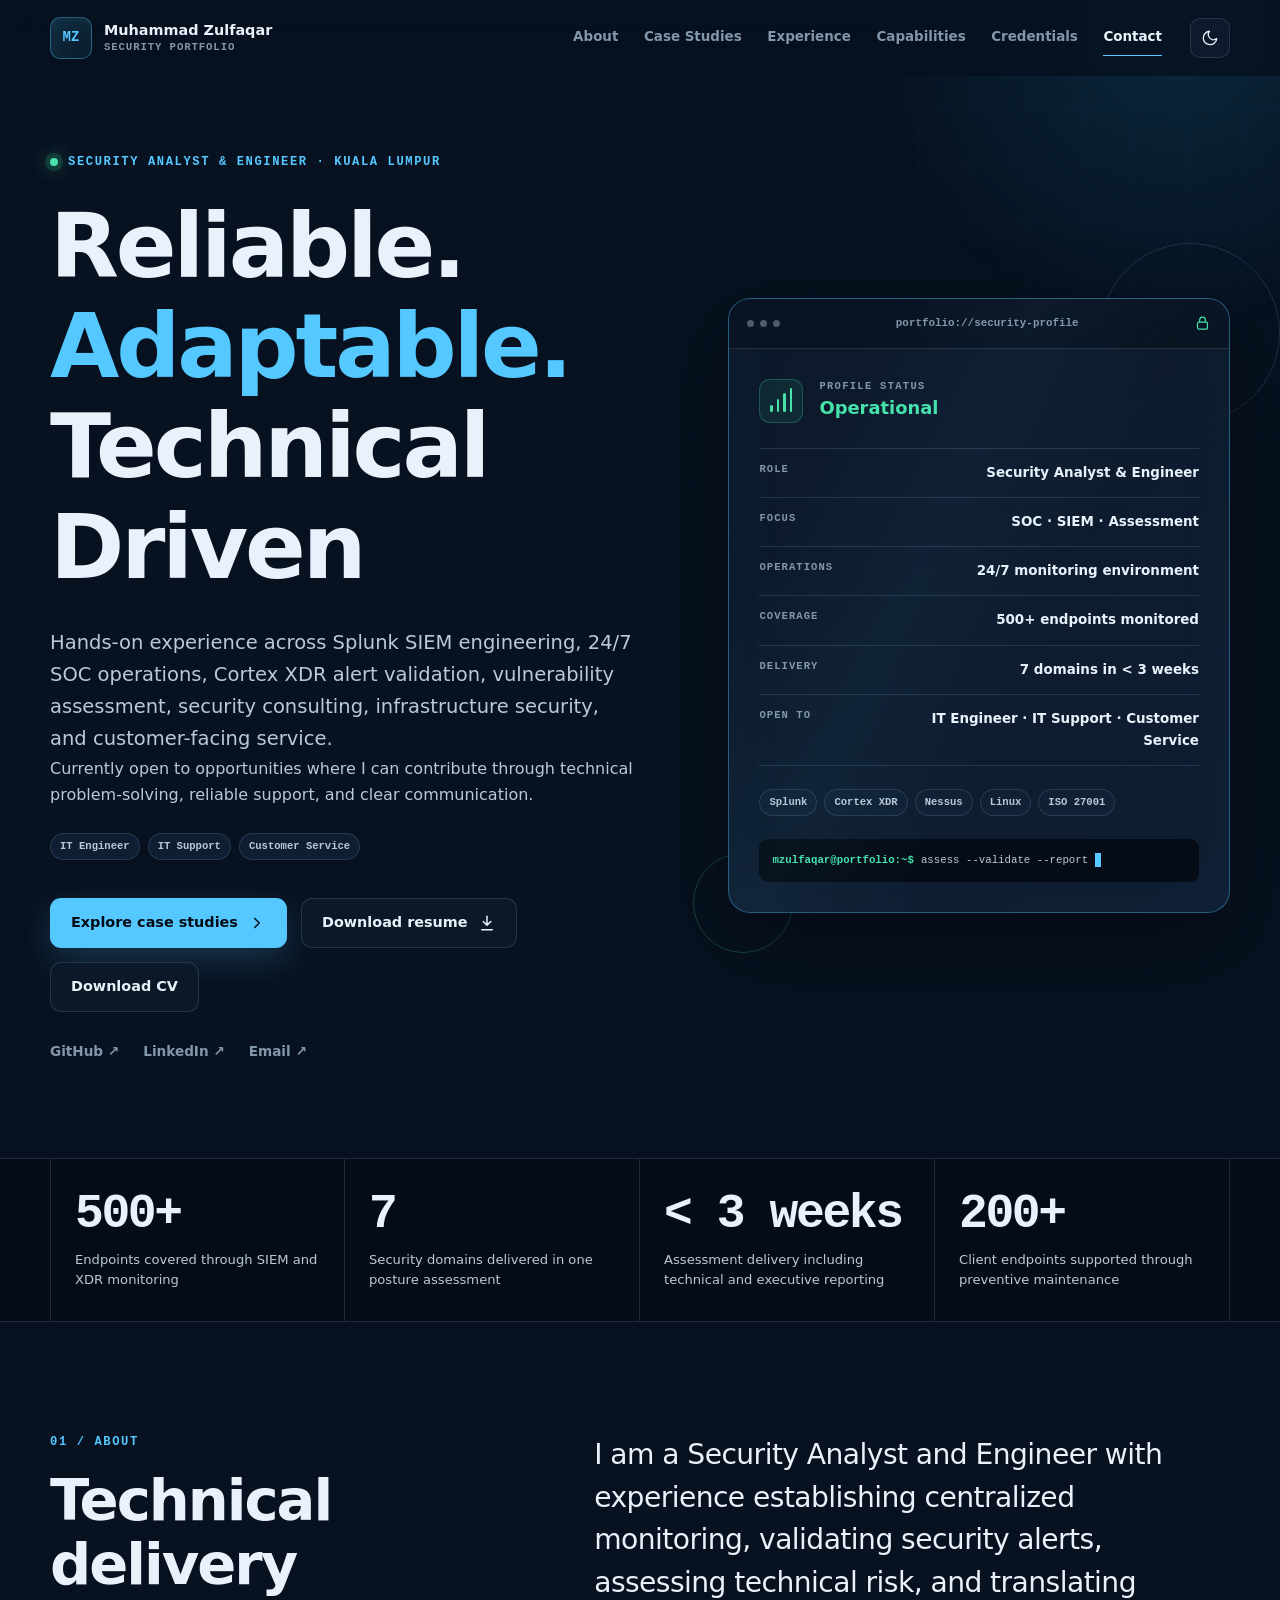
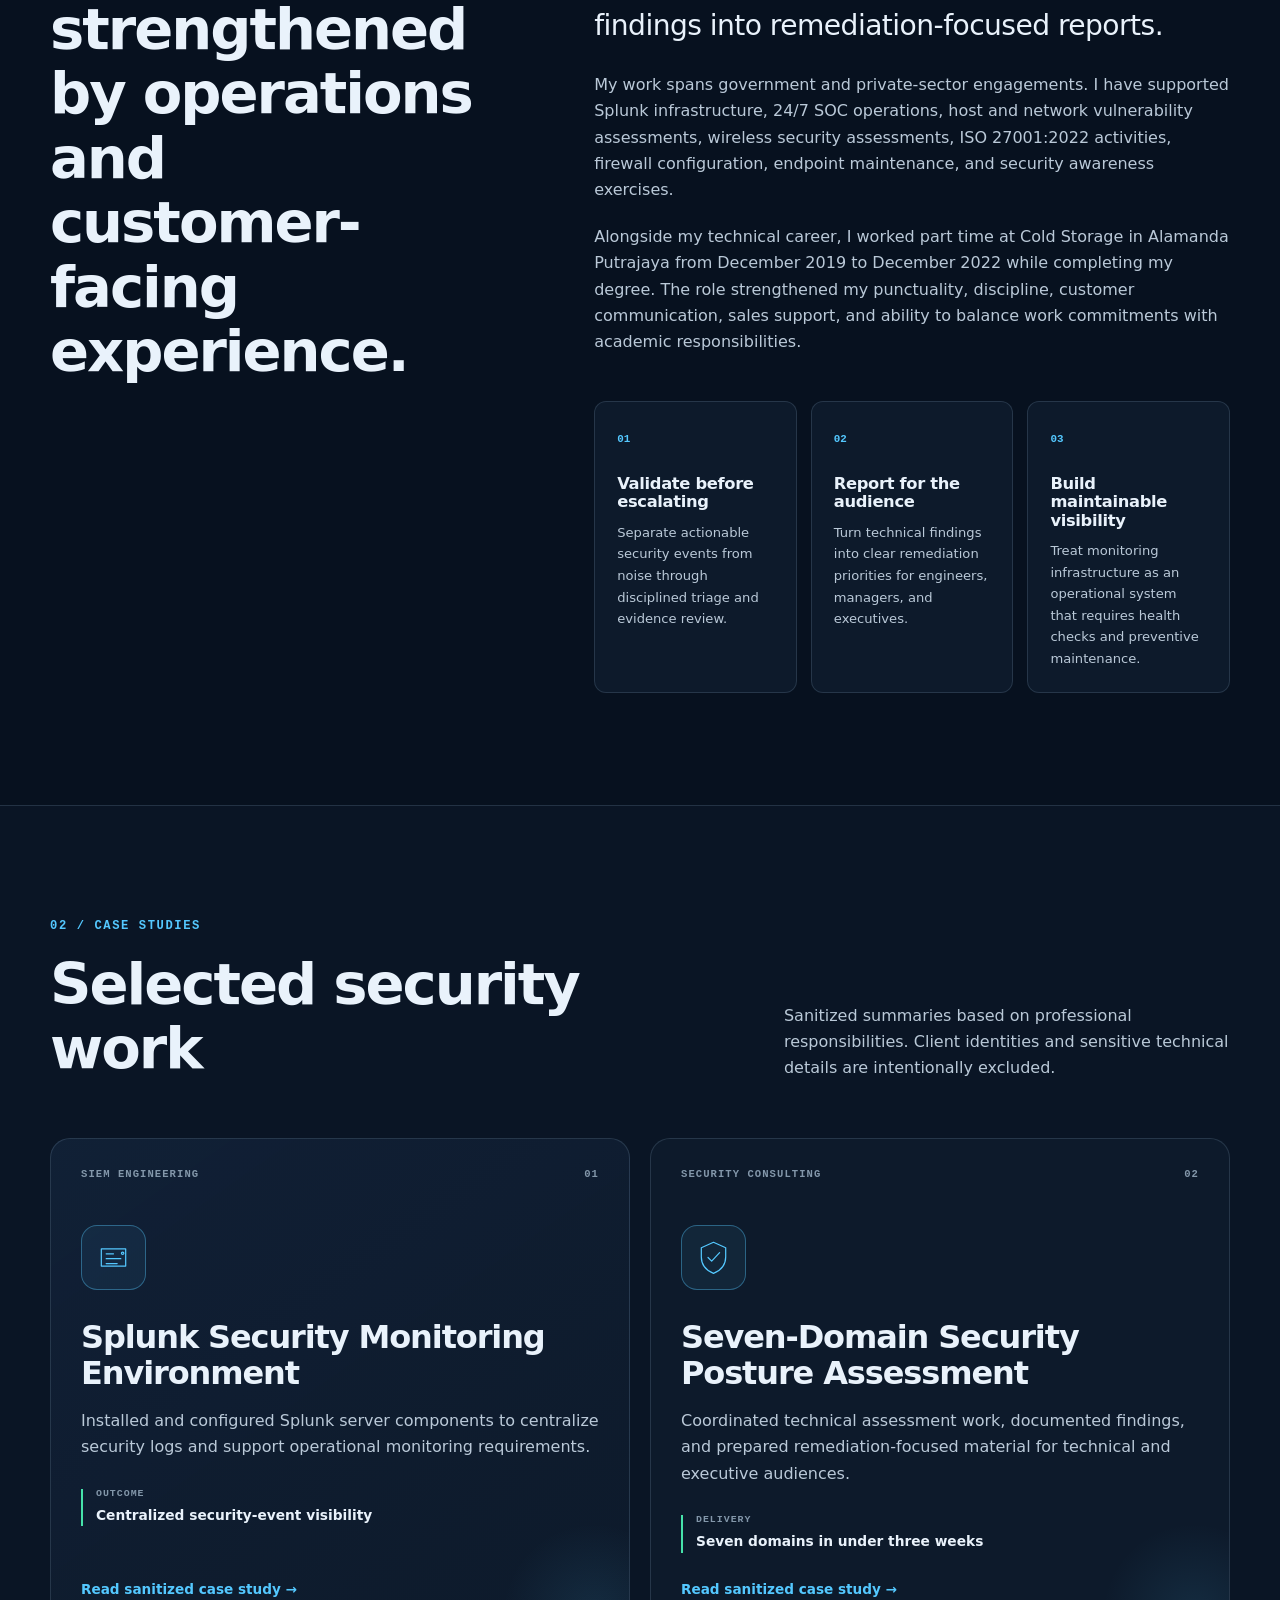
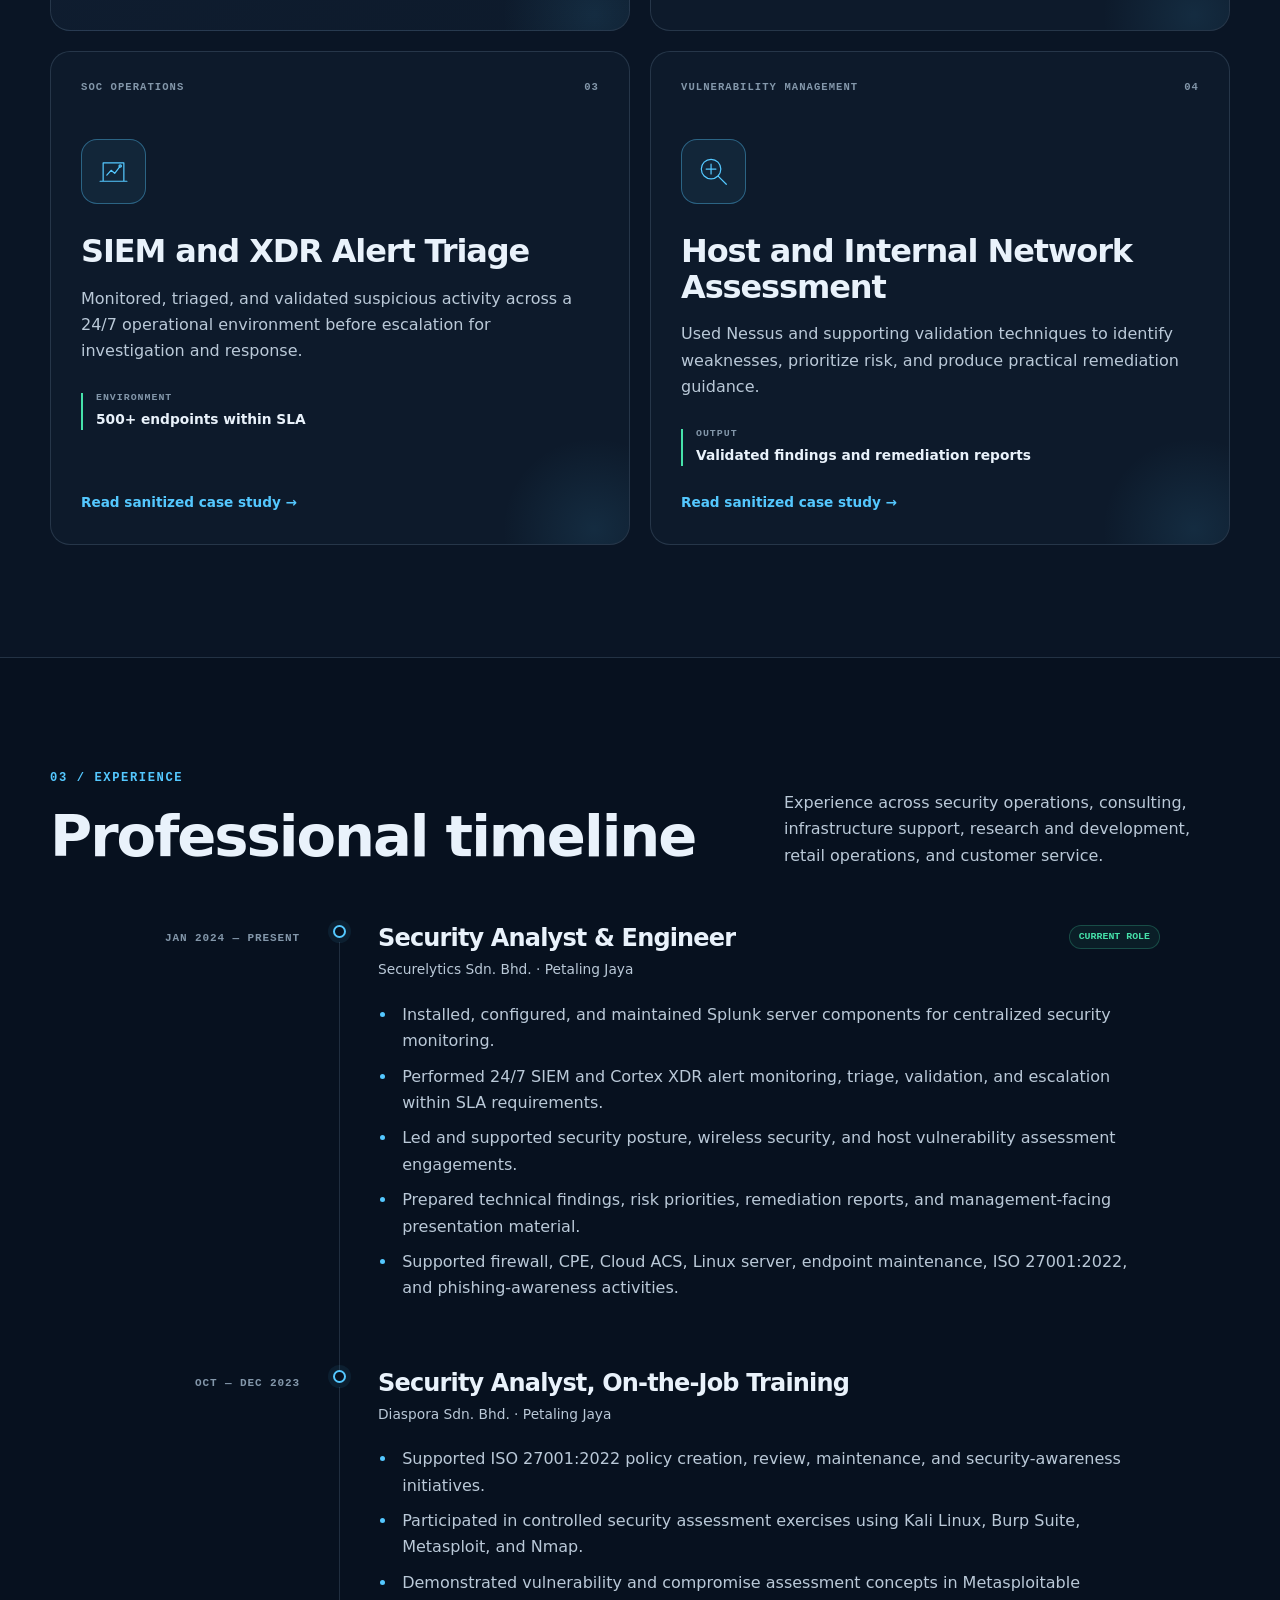
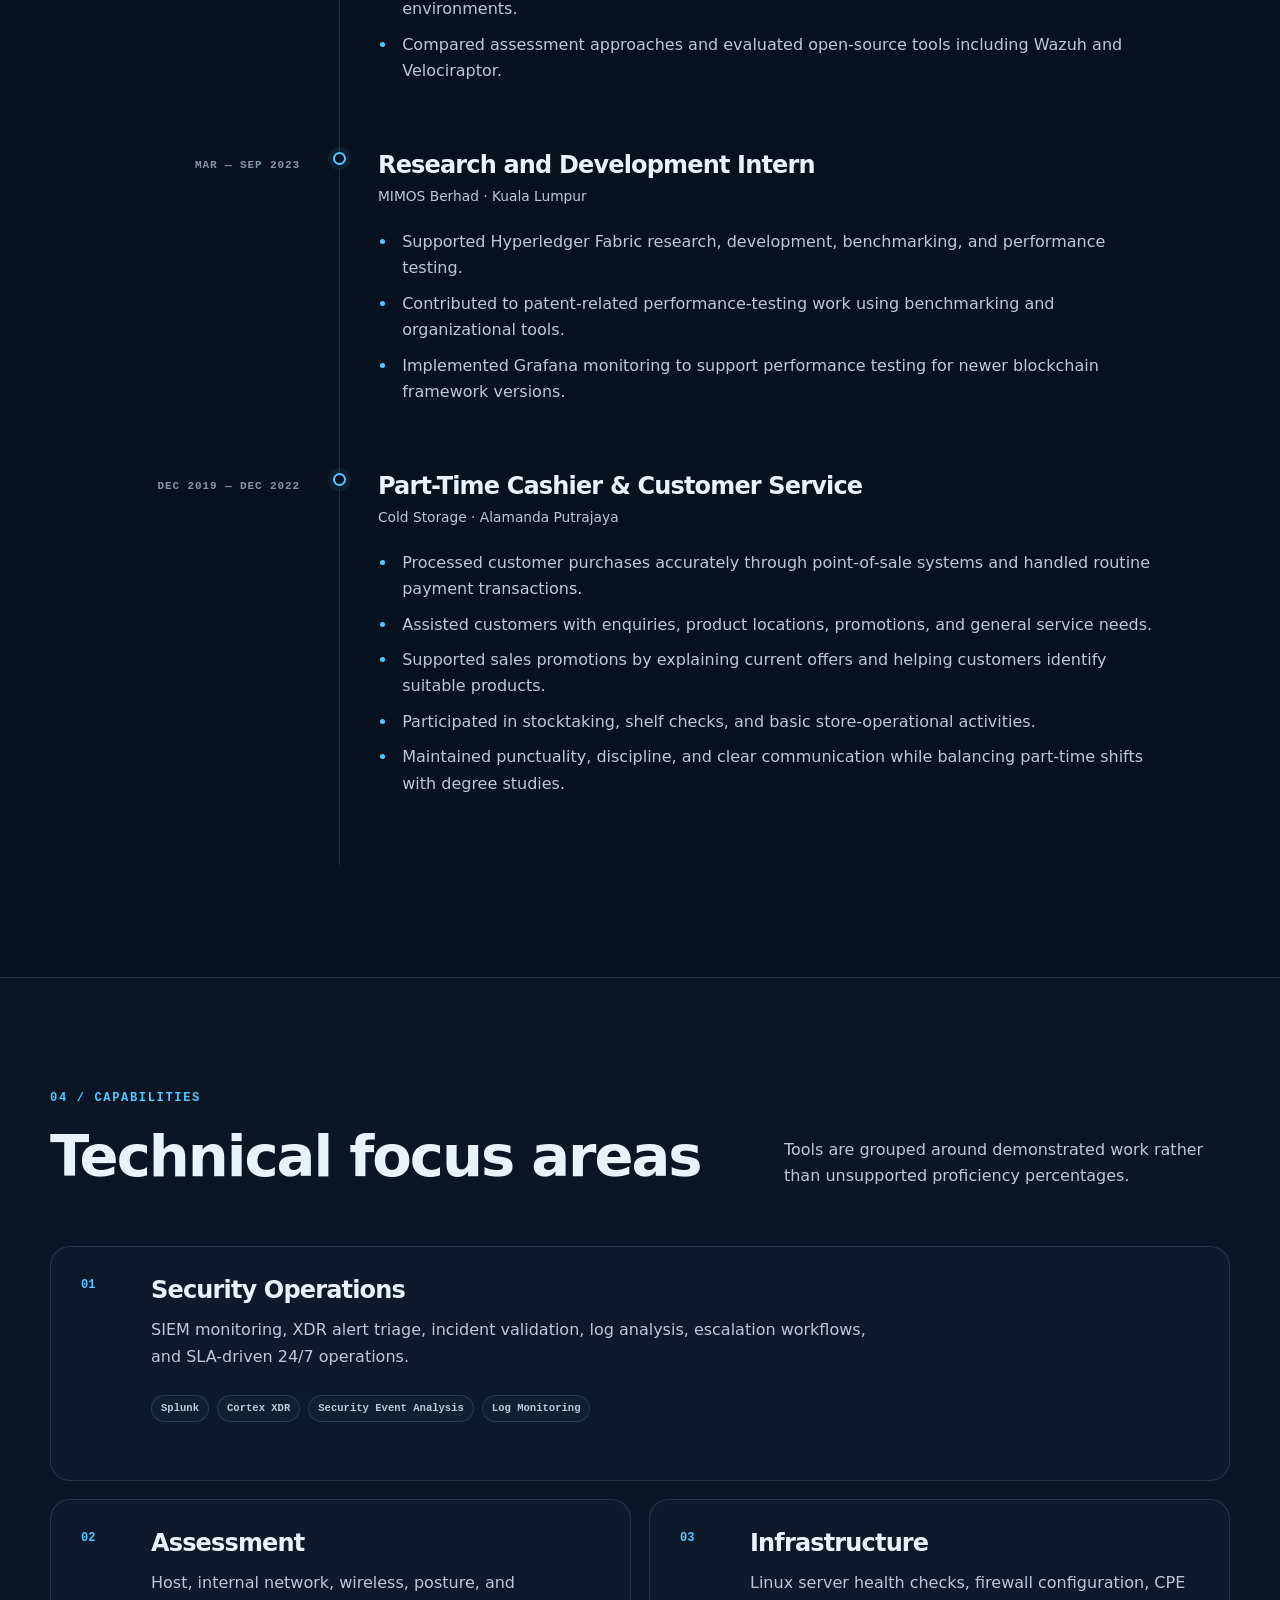
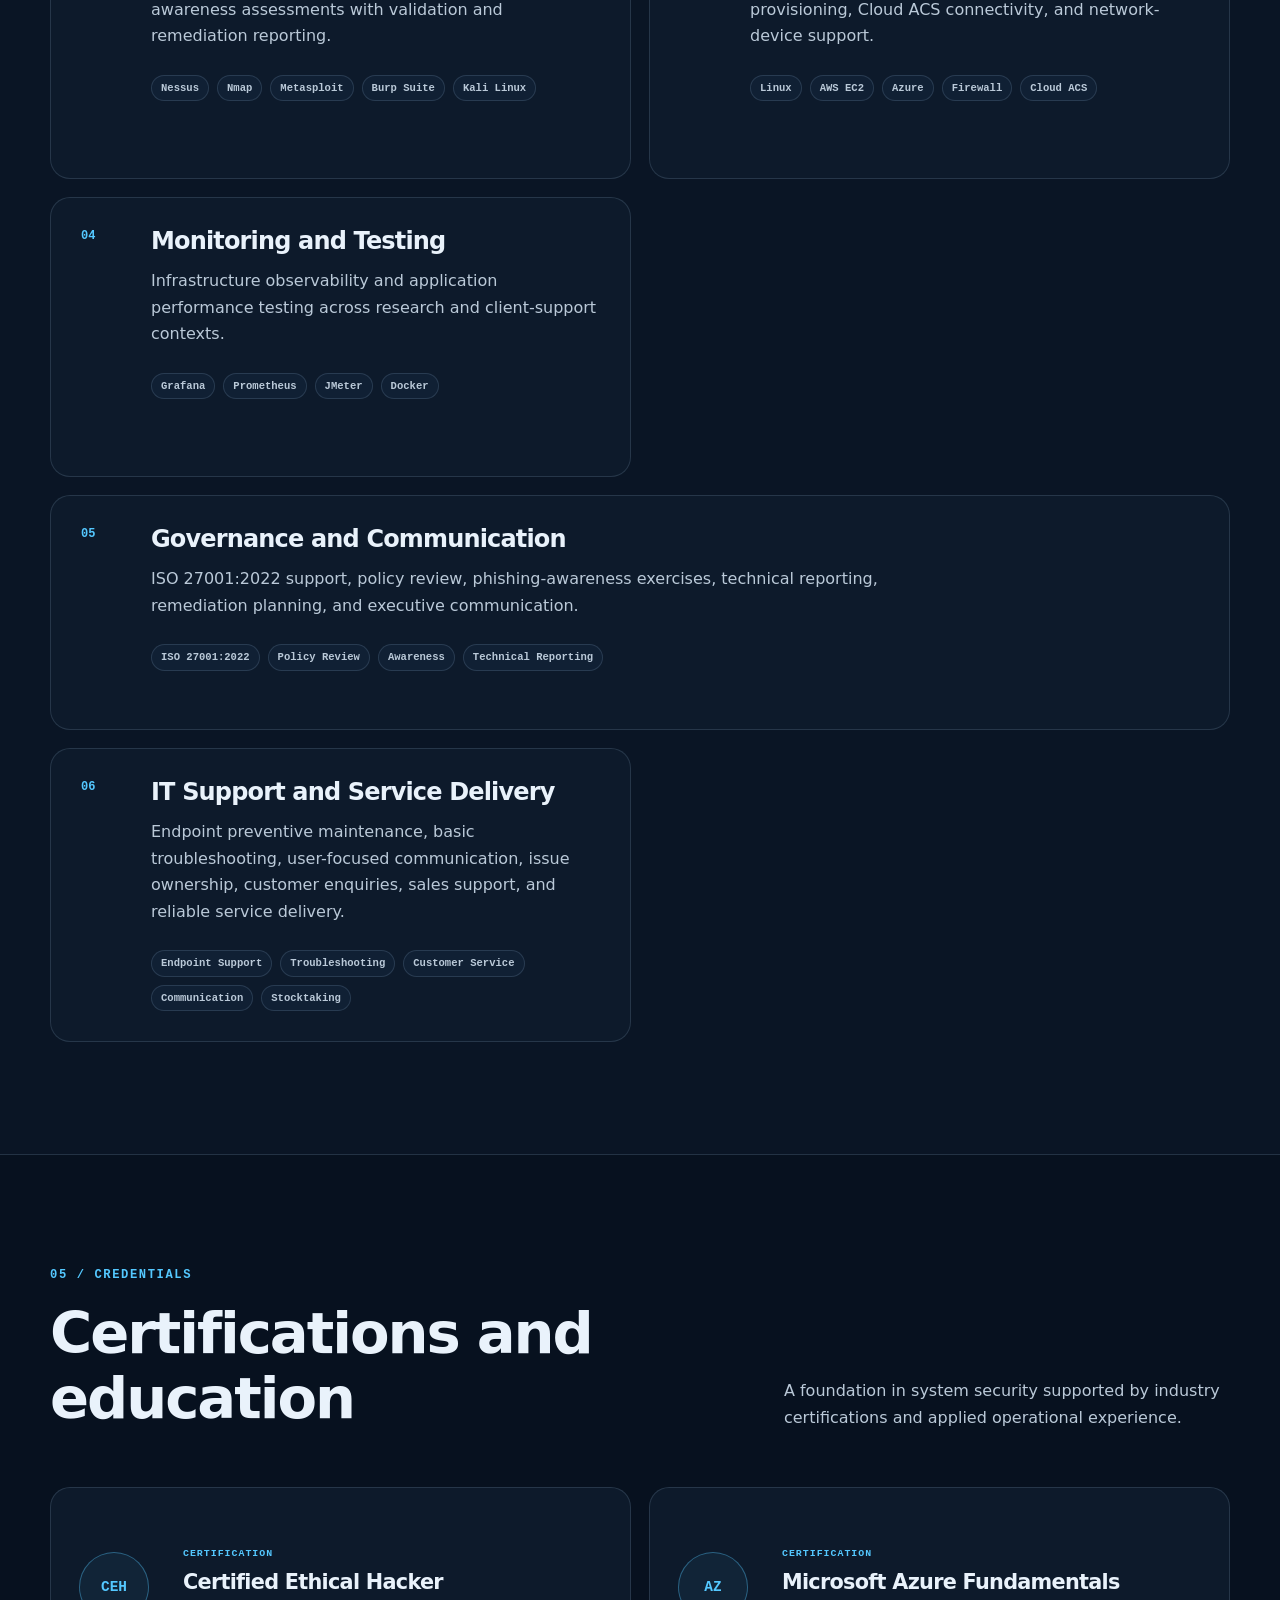
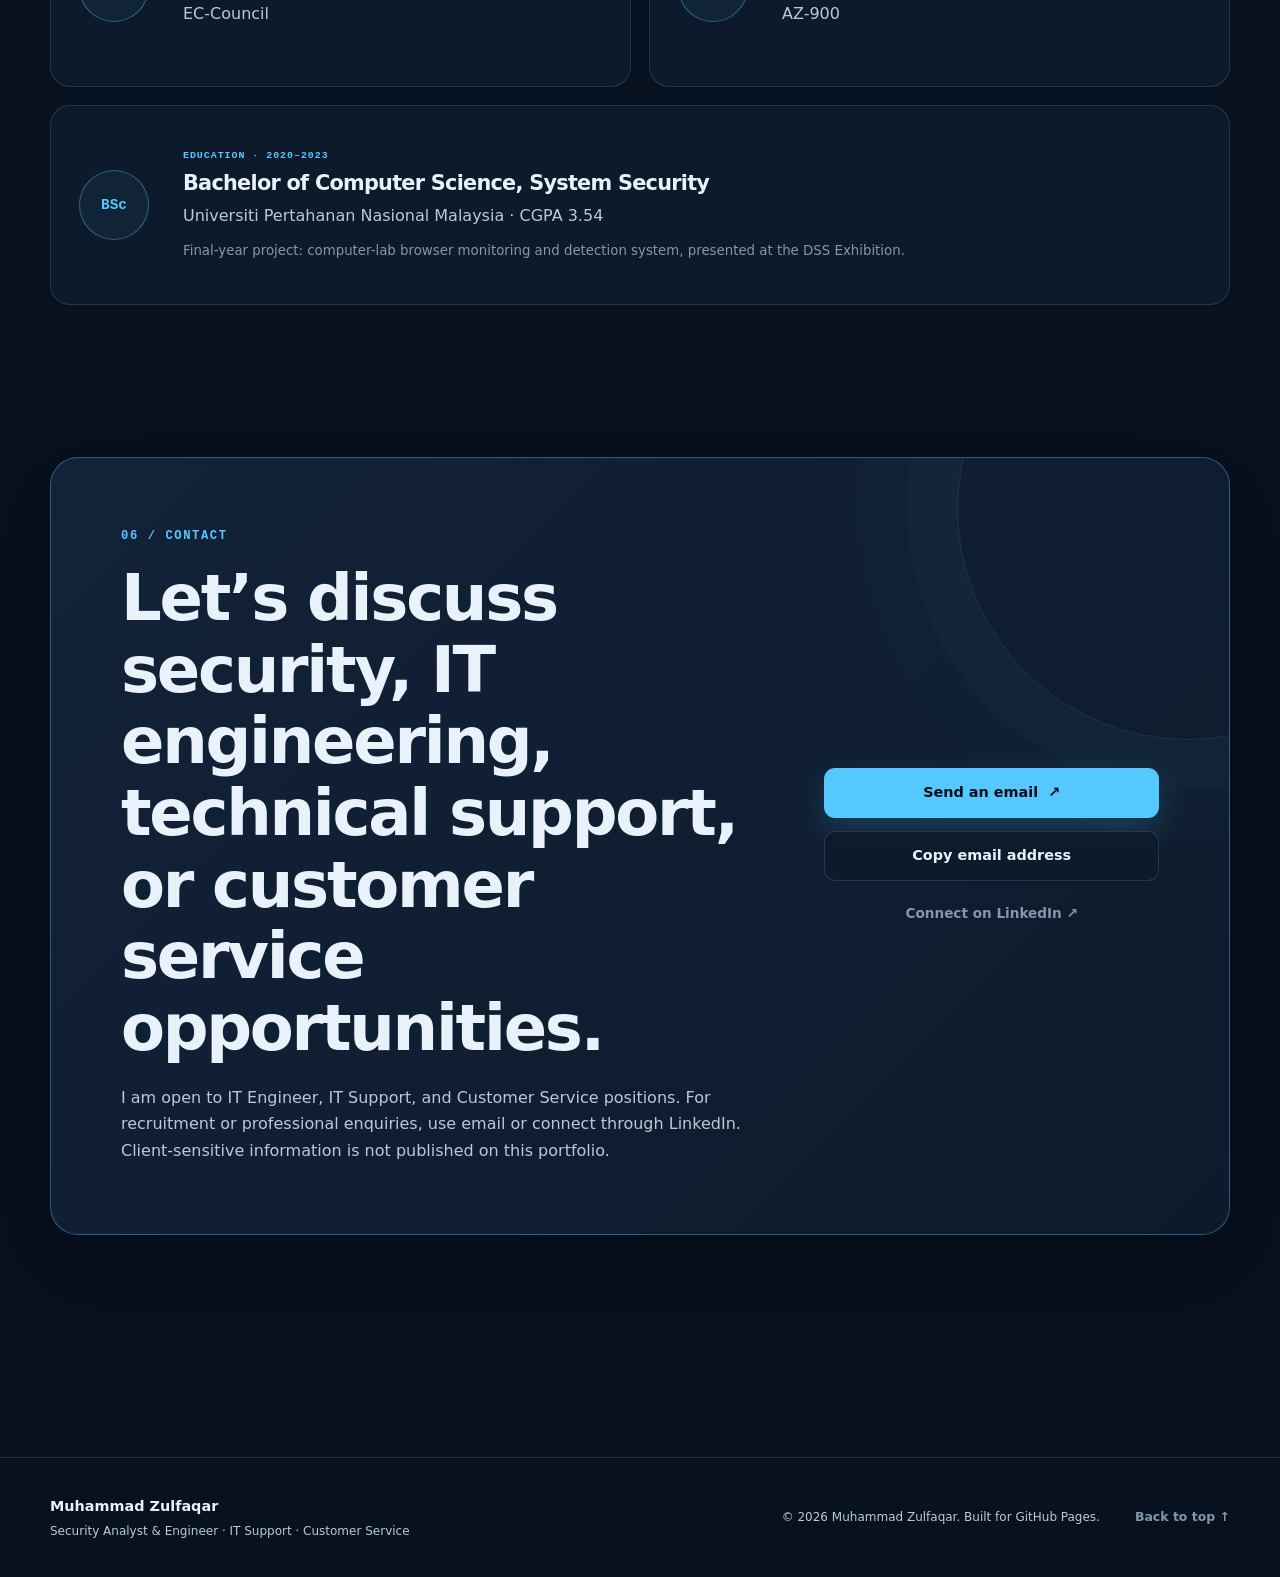
==== commit b1a33f8d: "Update index.html" ====
--- a/index.html
+++ b/index.html
@@ -93,7 +93,7 @@
         <div class="hero-copy reveal">
           <p class="eyebrow"><span class="status-dot"></span> Security Analyst & Engineer · Kuala Lumpur</p>
               <!-- Edit my header first here !-->
-          <h1>Reliable.<br><span>Adaptable.</span><br>Cybersecurity Technical.</h1>
+          <h1>Reliable.<br><span>Adaptable.</span><br>Technical Driven</h1>
           <p class="hero-lead">Hands-on experience across Splunk SIEM engineering, 24/7 SOC operations, Cortex XDR alert validation, vulnerability assessment, security consulting, infrastructure security, and customer-facing service.</p>
           <p>Currently open to opportunities where I can contribute through technical problem-solving, reliable support, and clear communication.</p>
           <div class="tag-list" aria-label="Positions of interest">
@@ -106,6 +106,12 @@
             <a class="button button-secondary" href="assets/resume/Muhammad-Zulfaqar-Resume.pdf" download>Download resume
               <svg viewBox="0 0 24 24" aria-hidden="true"><path d="M12 3v12M7 10l5 5 5-5M5 21h14"></path></svg>
             </a>
+              <a
+            class="button button-secondary"
+            href="assets/resume/Muhammad-Zulfaqar-CV.pdf"
+            download="Muhammad-Zulfaqar-CV.pdf">
+            Download CV
+             </a>
           </div>
           <div class="hero-links" aria-label="Professional profiles">
             <a href="https://github.com/Zzulfaqar" target="_blank" rel="noopener noreferrer">GitHub <span aria-hidden="true">↗</span></a>
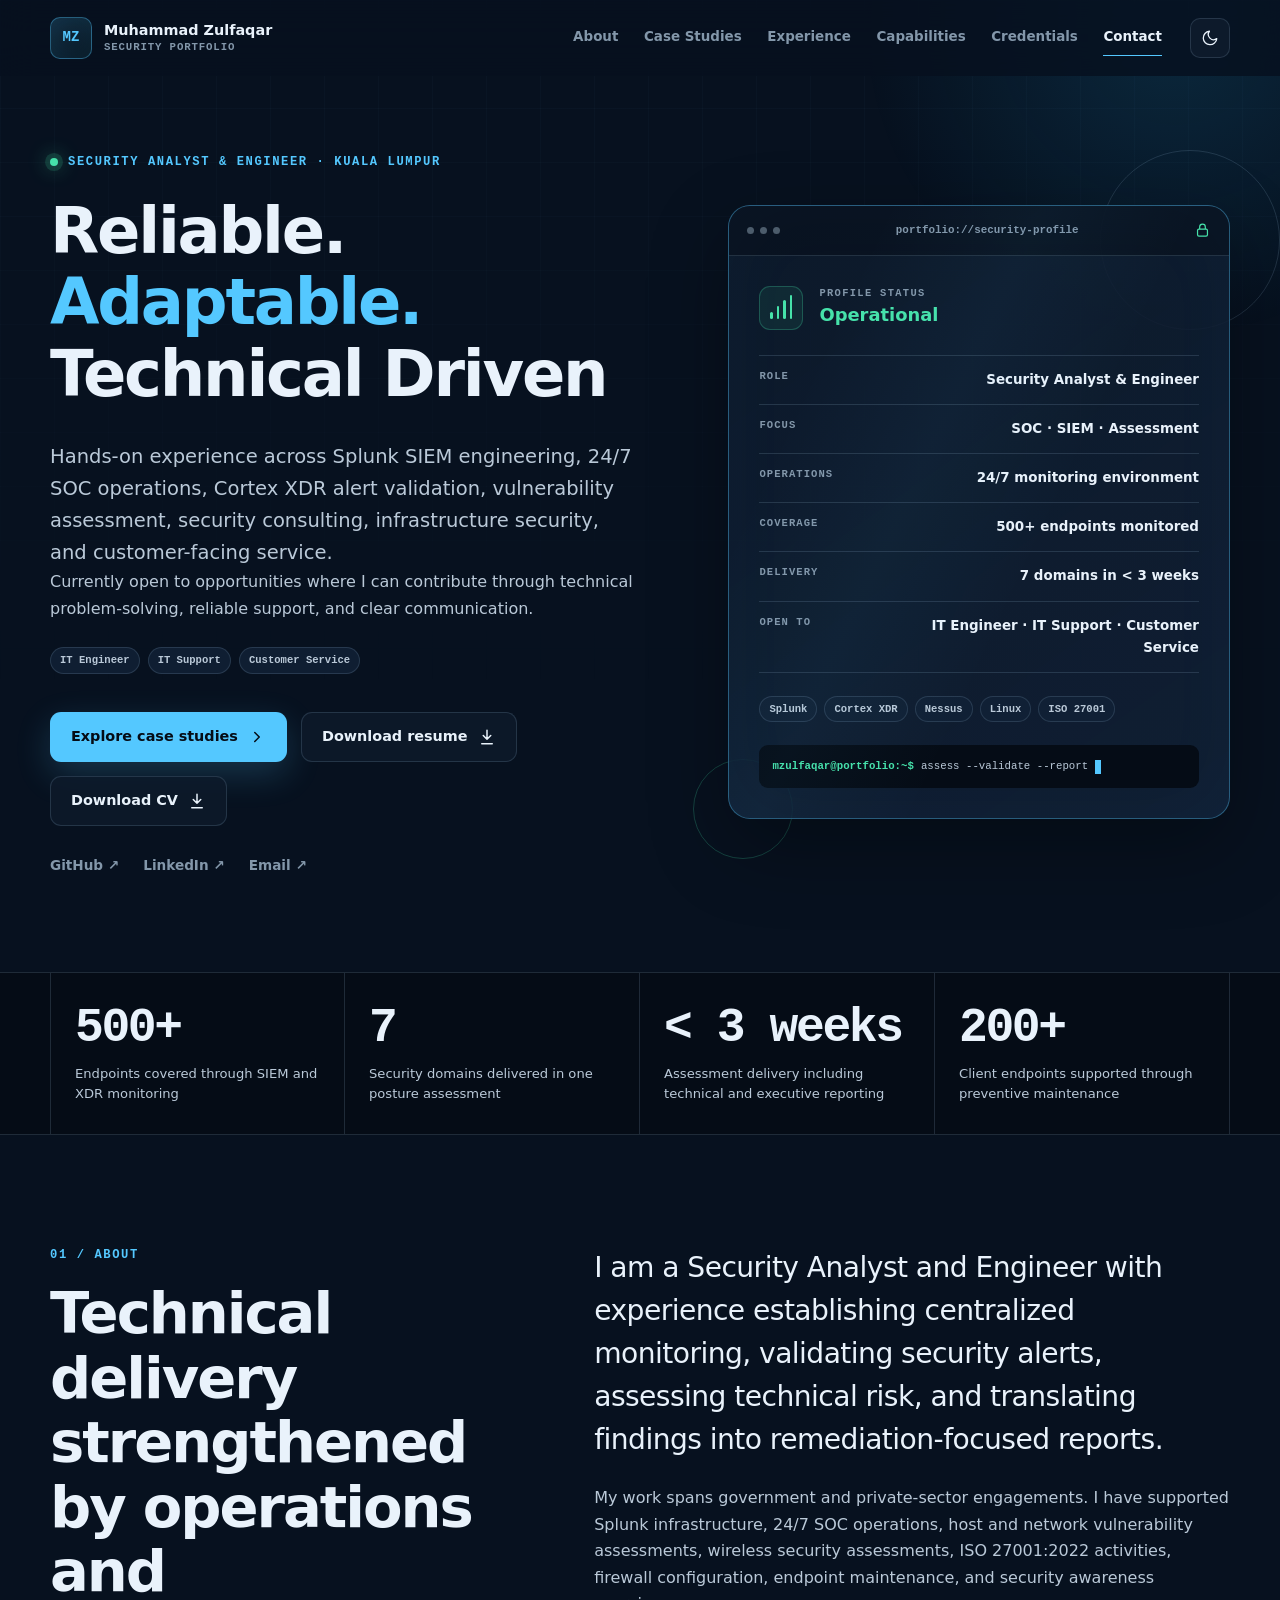
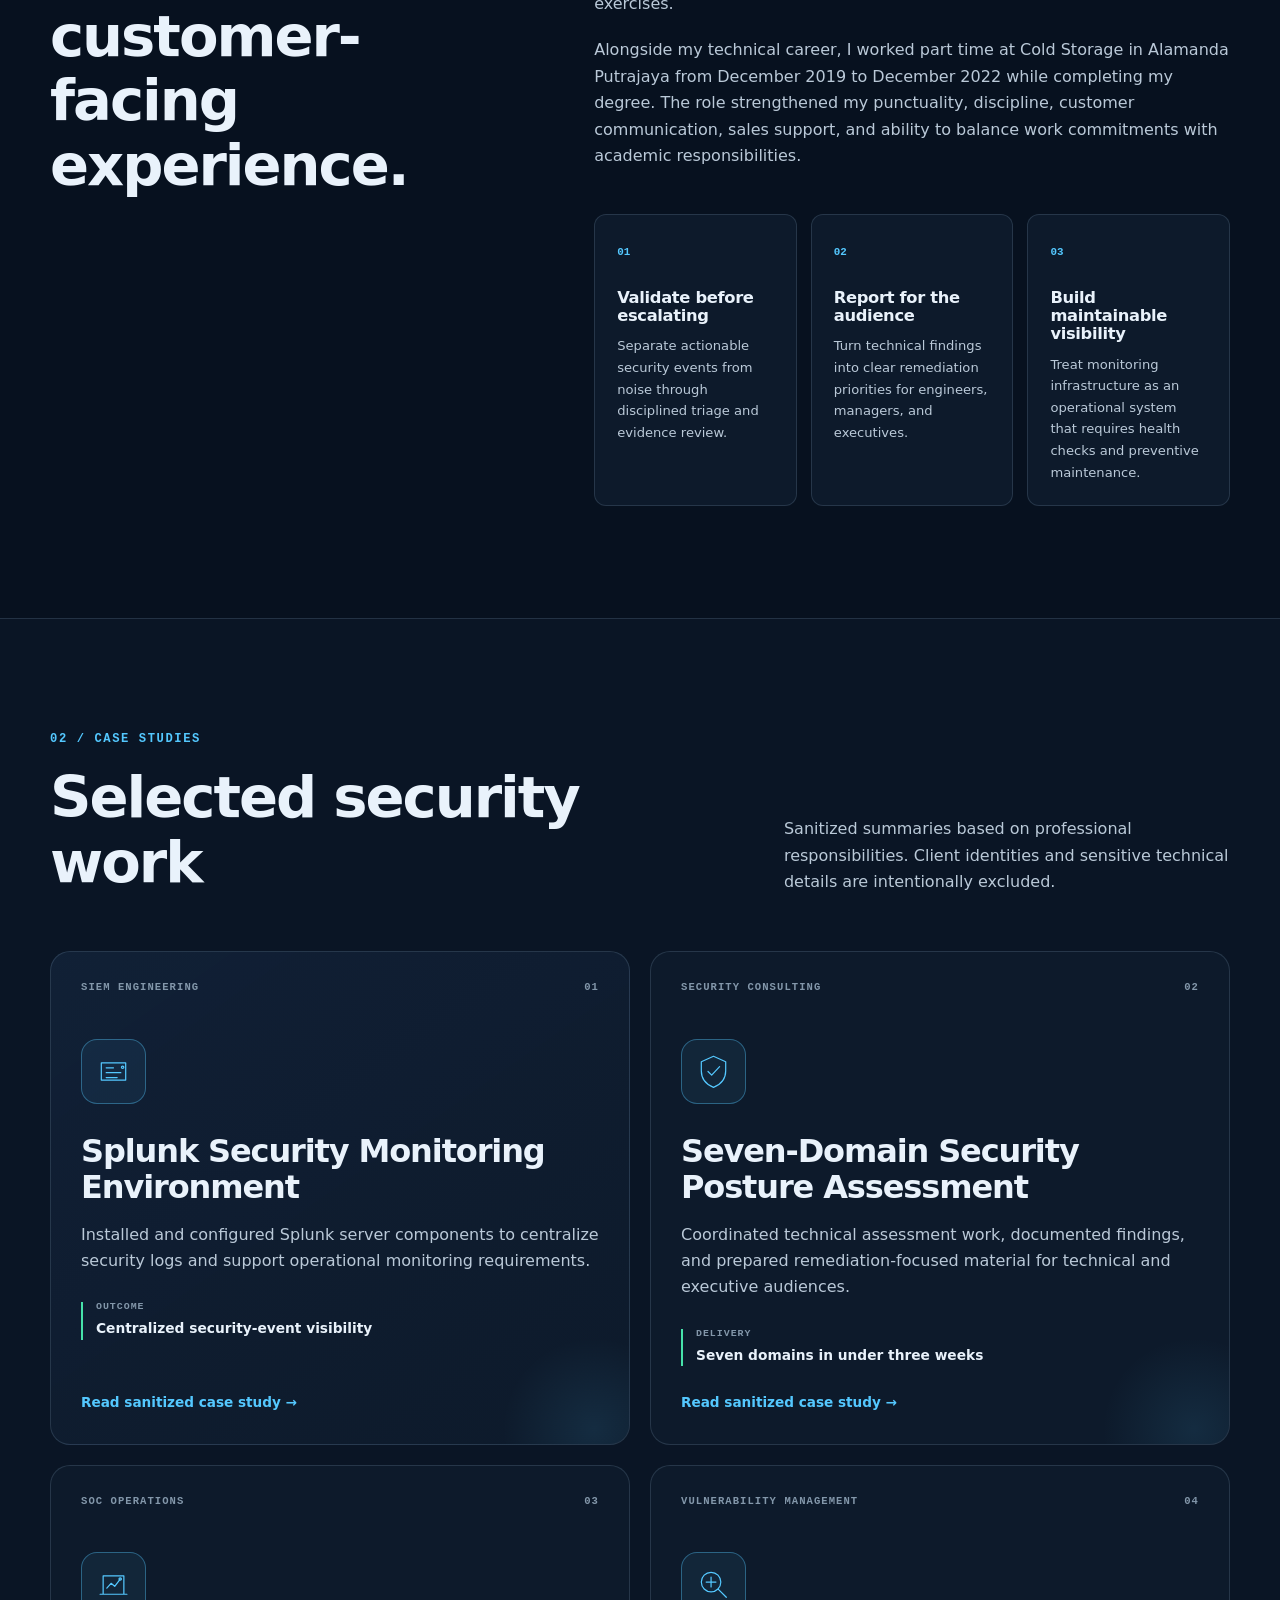
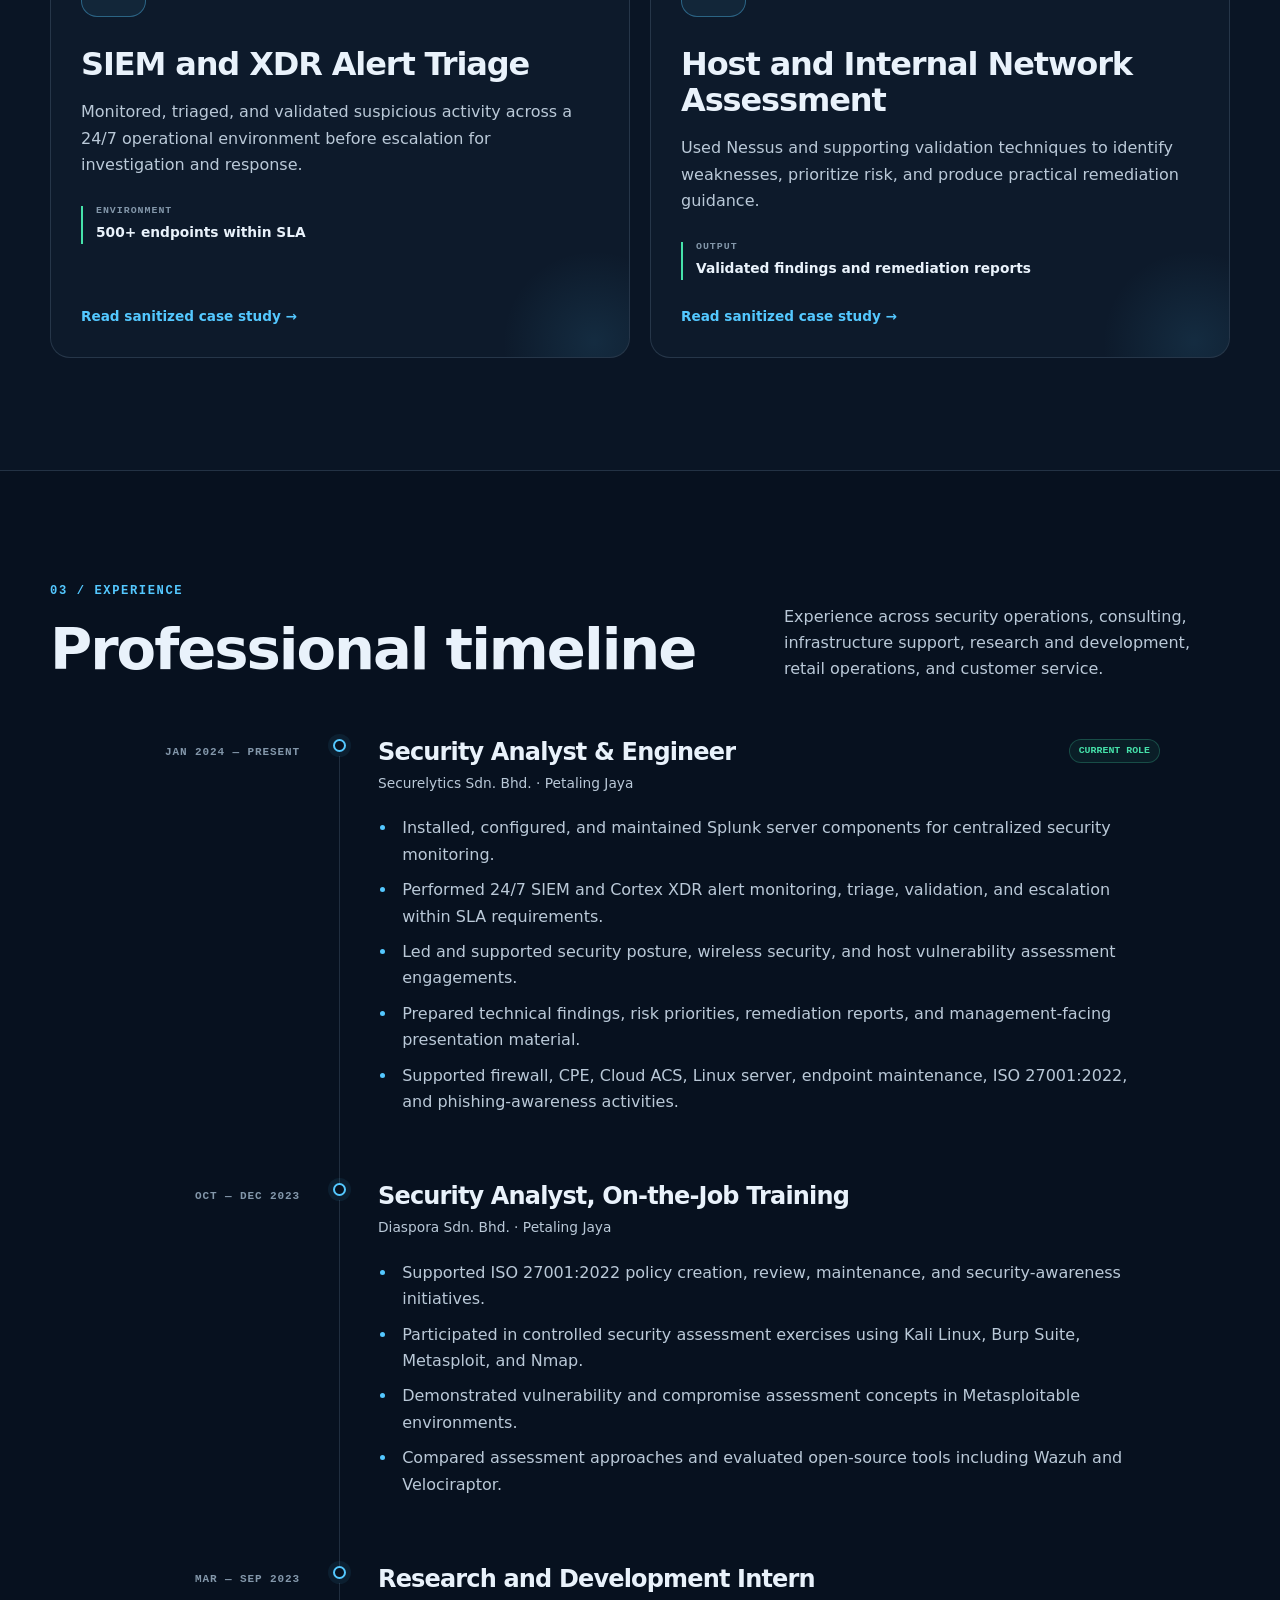
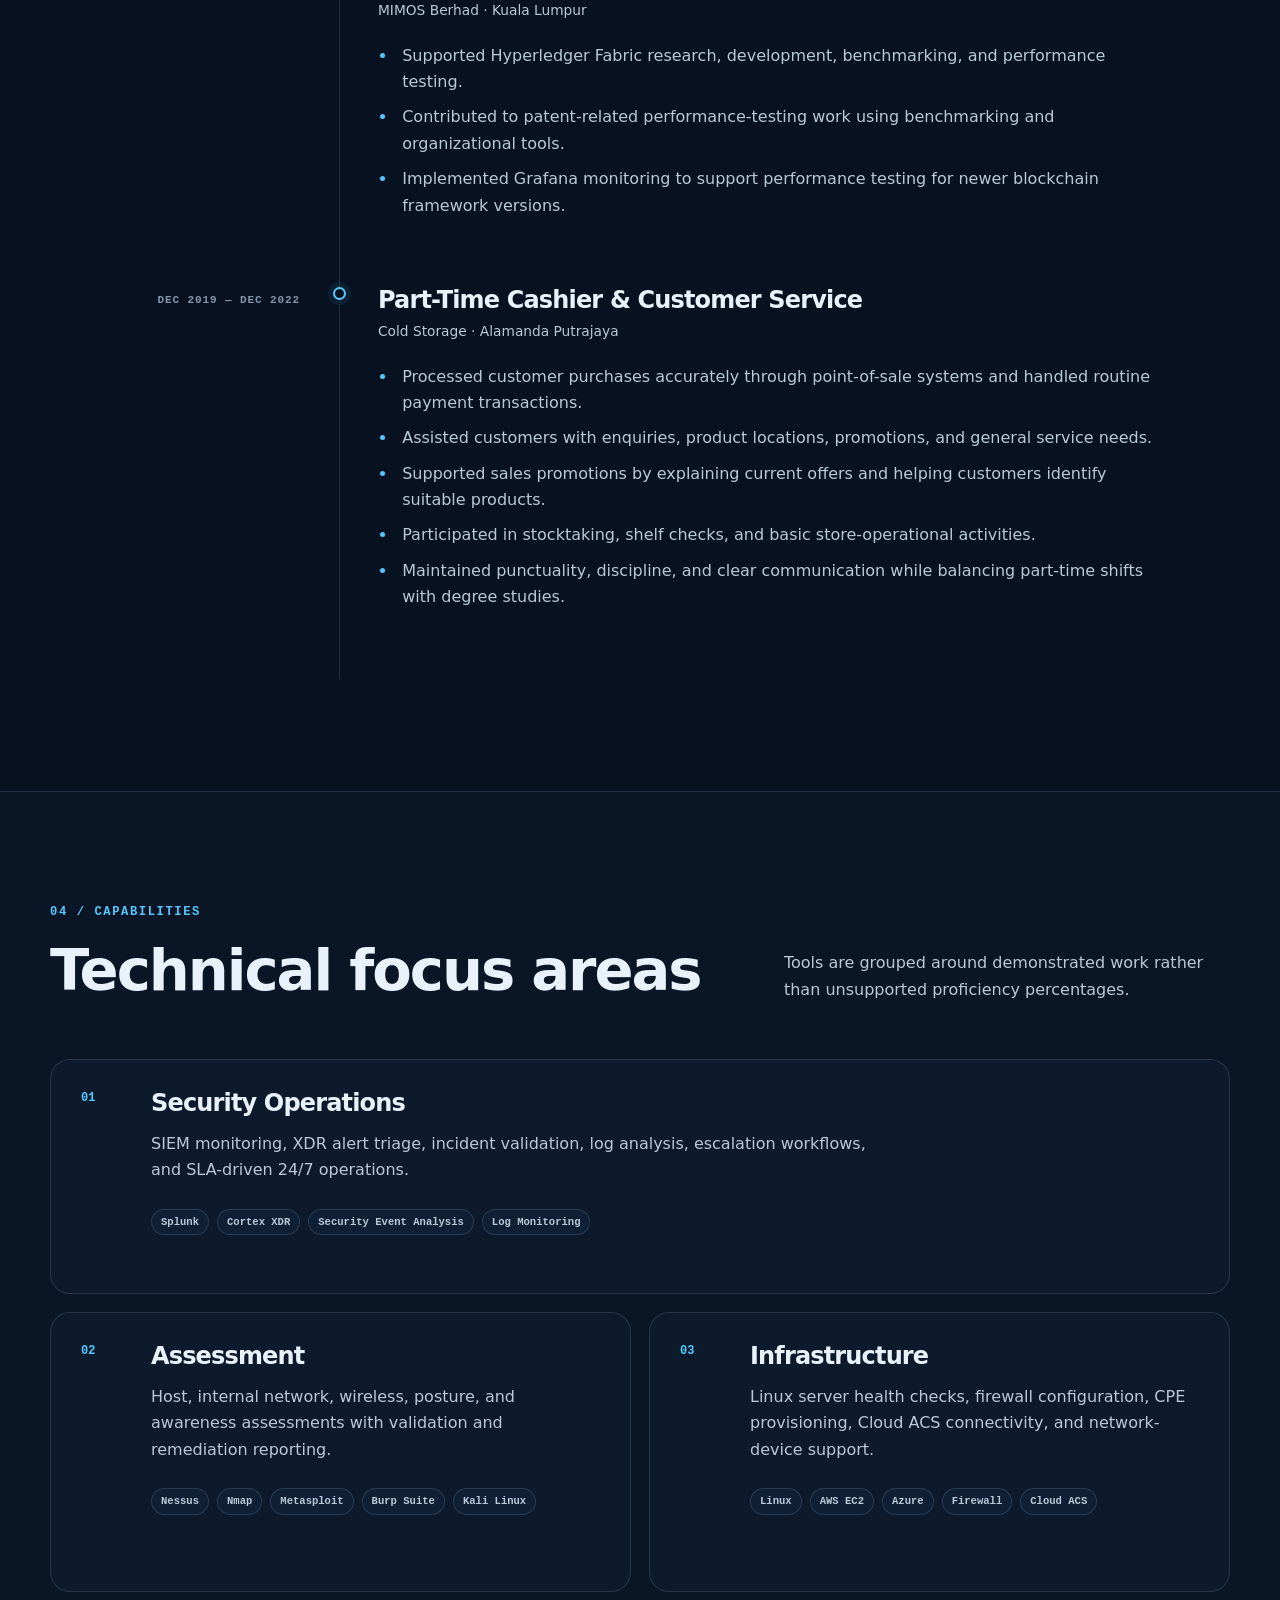
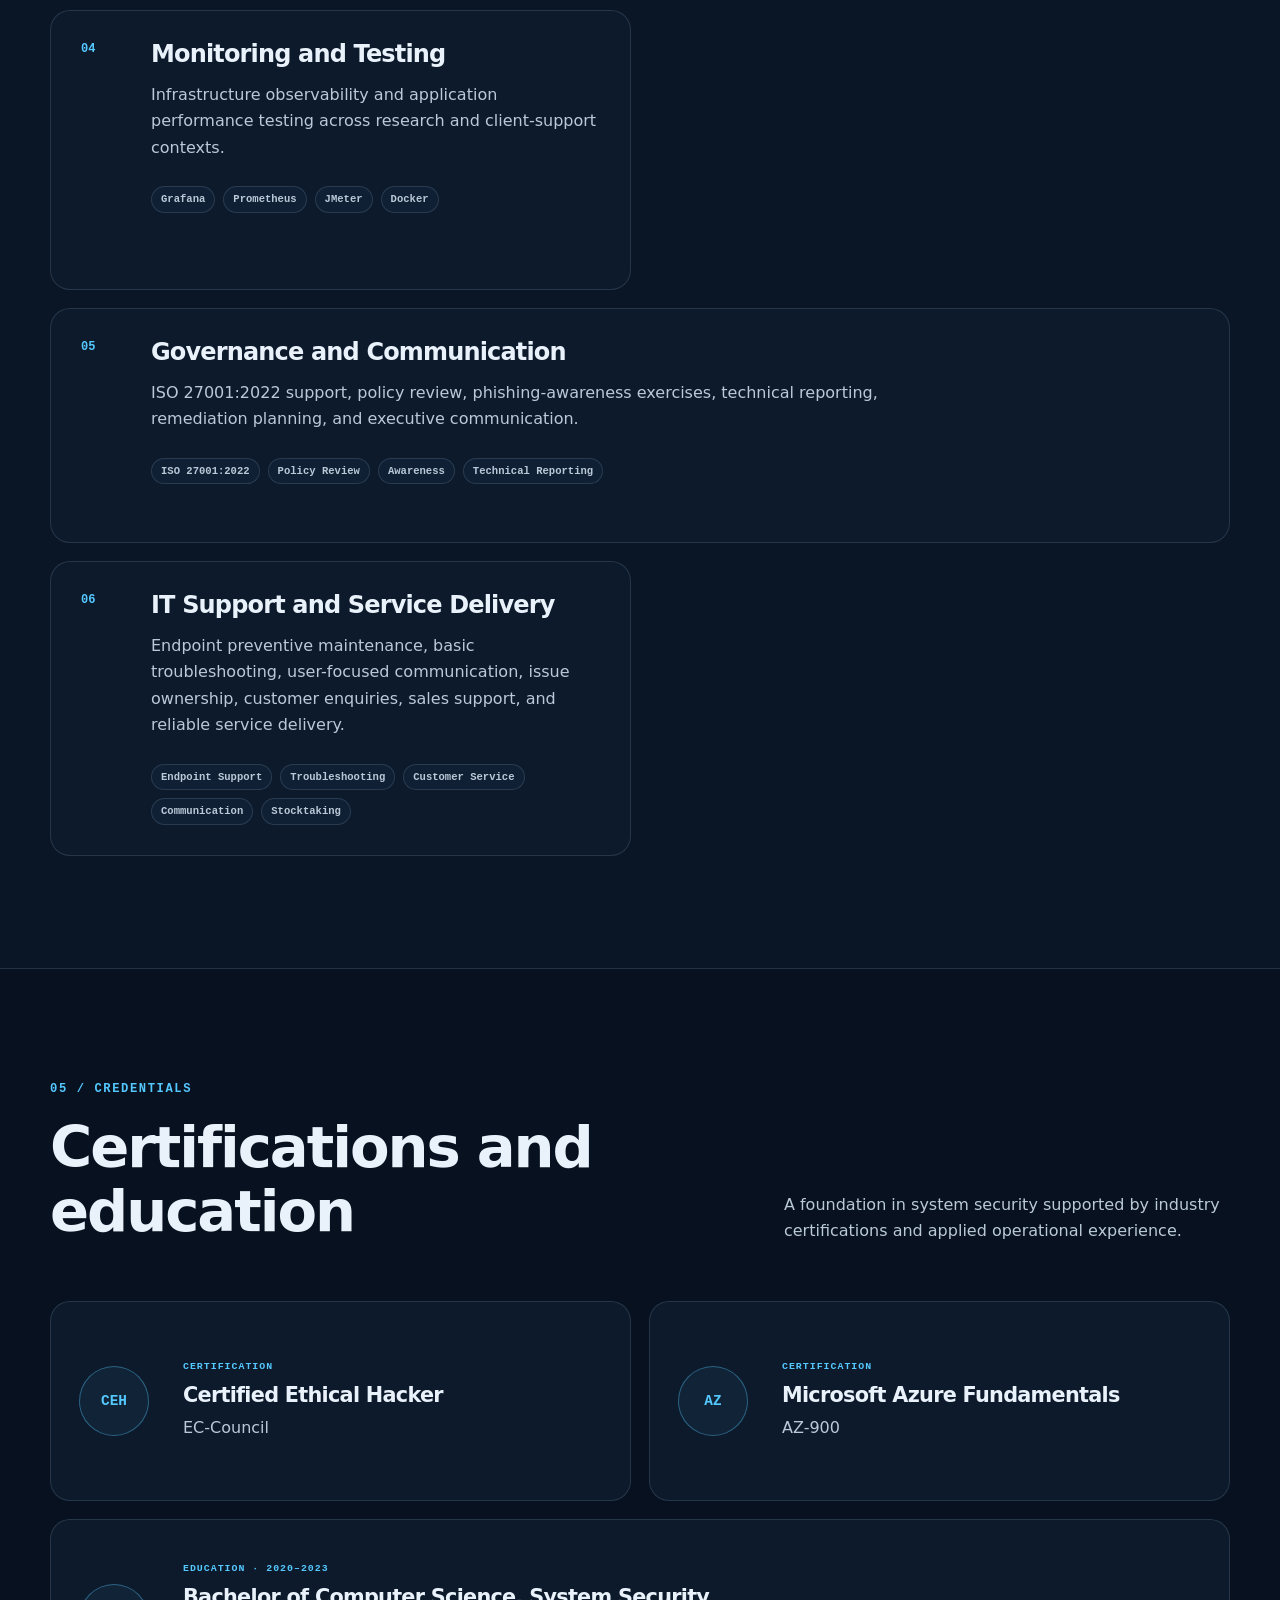
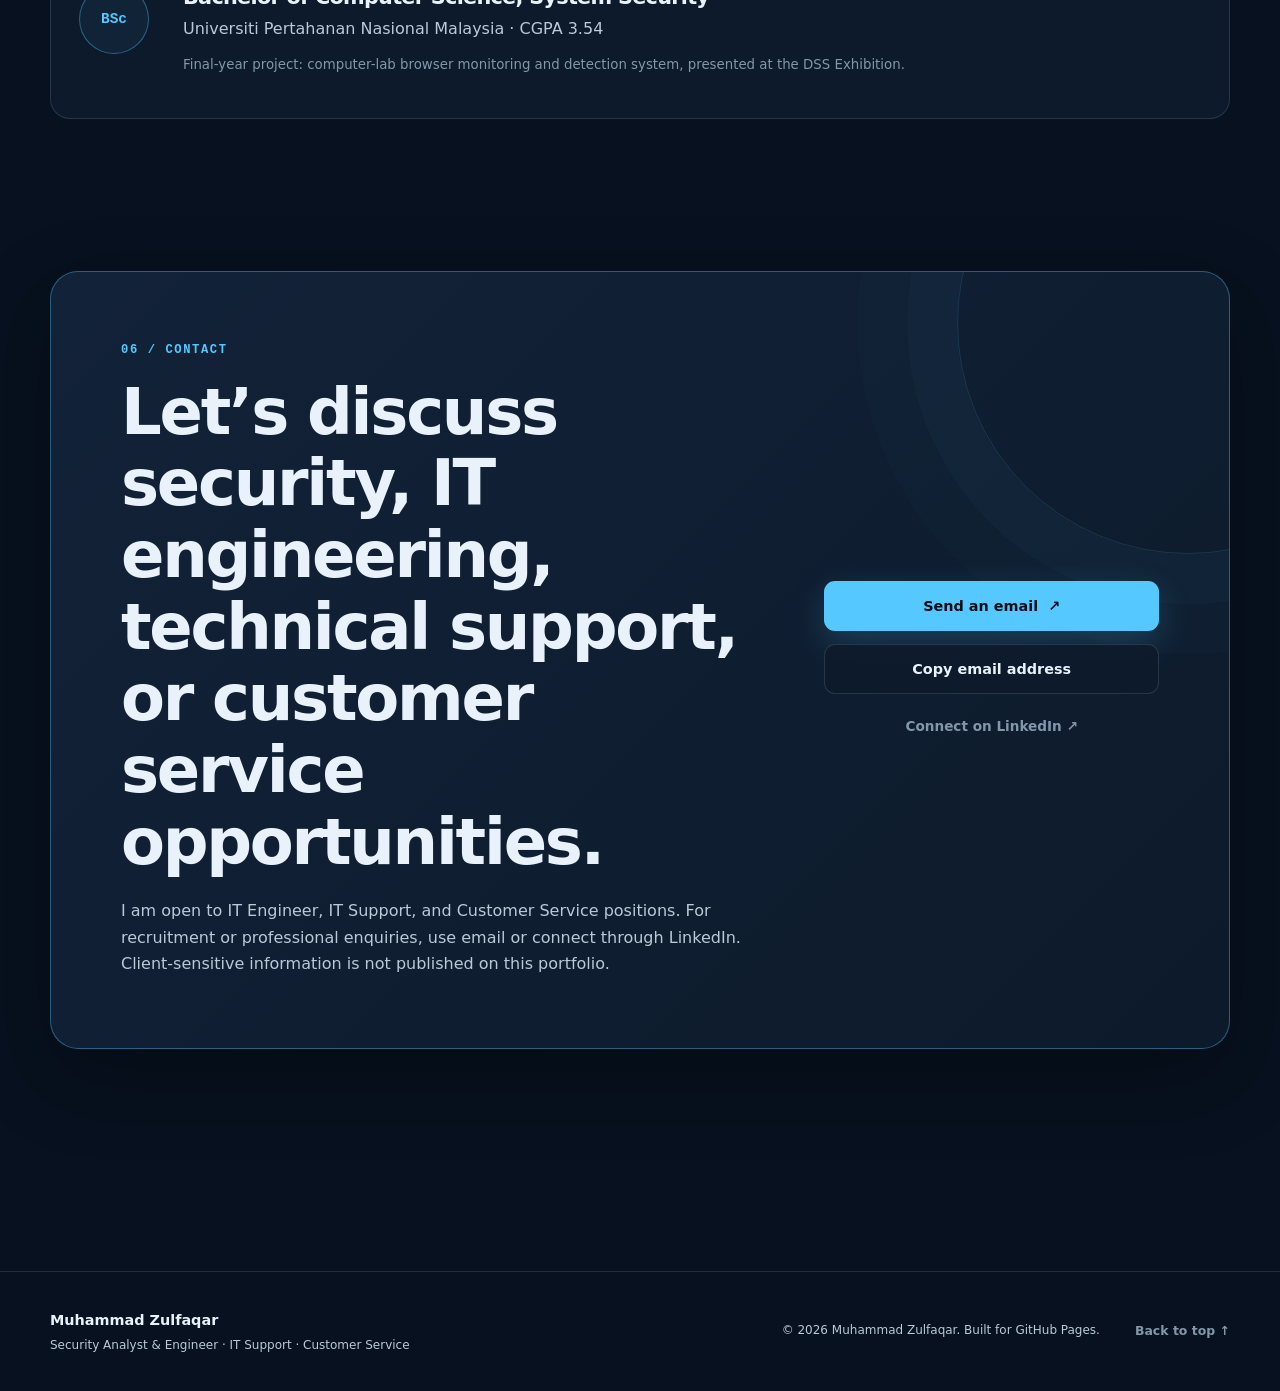
==== commit 443a683e: "Update index.html" ====
--- a/index.html
+++ b/index.html
@@ -108,9 +108,10 @@
             </a>
               <a
             class="button button-secondary"
-            href="assets/resume/Muhammad-Zulfaqar-CV.pdf"
+            href="assets/resume/Zulfaqar_Sec_Eng.pdf"
             download="Muhammad-Zulfaqar-CV.pdf">
             Download CV
+              <svg viewBox="0 0 24 24" aria-hidden="true"><path d="M12 3v12M7 10l5 5 5-5M5 21h14"></path></svg>
              </a>
           </div>
           <div class="hero-links" aria-label="Professional profiles">
--- a/styles.css
+++ b/styles.css
@@ -49,7 +49,7 @@
 button { font: inherit; }
 p { margin: 0; color: var(--text-soft); }
 h1, h2, h3 { margin: 0; color: var(--text); line-height: 1.12; letter-spacing: -.035em; }
-h1 { font-size: clamp(3rem, 7vw, 6.6rem); font-weight: 780; }
+h1 { font-size: clamp(2.75rem, 5vw, 5rem); font-weight: 780; }
 h2 { font-size: clamp(2.25rem, 4.5vw, 4.2rem); font-weight: 740; }
 h3 { font-size: 1.35rem; font-weight: 700; }
 ul { padding-left: 1.2rem; }
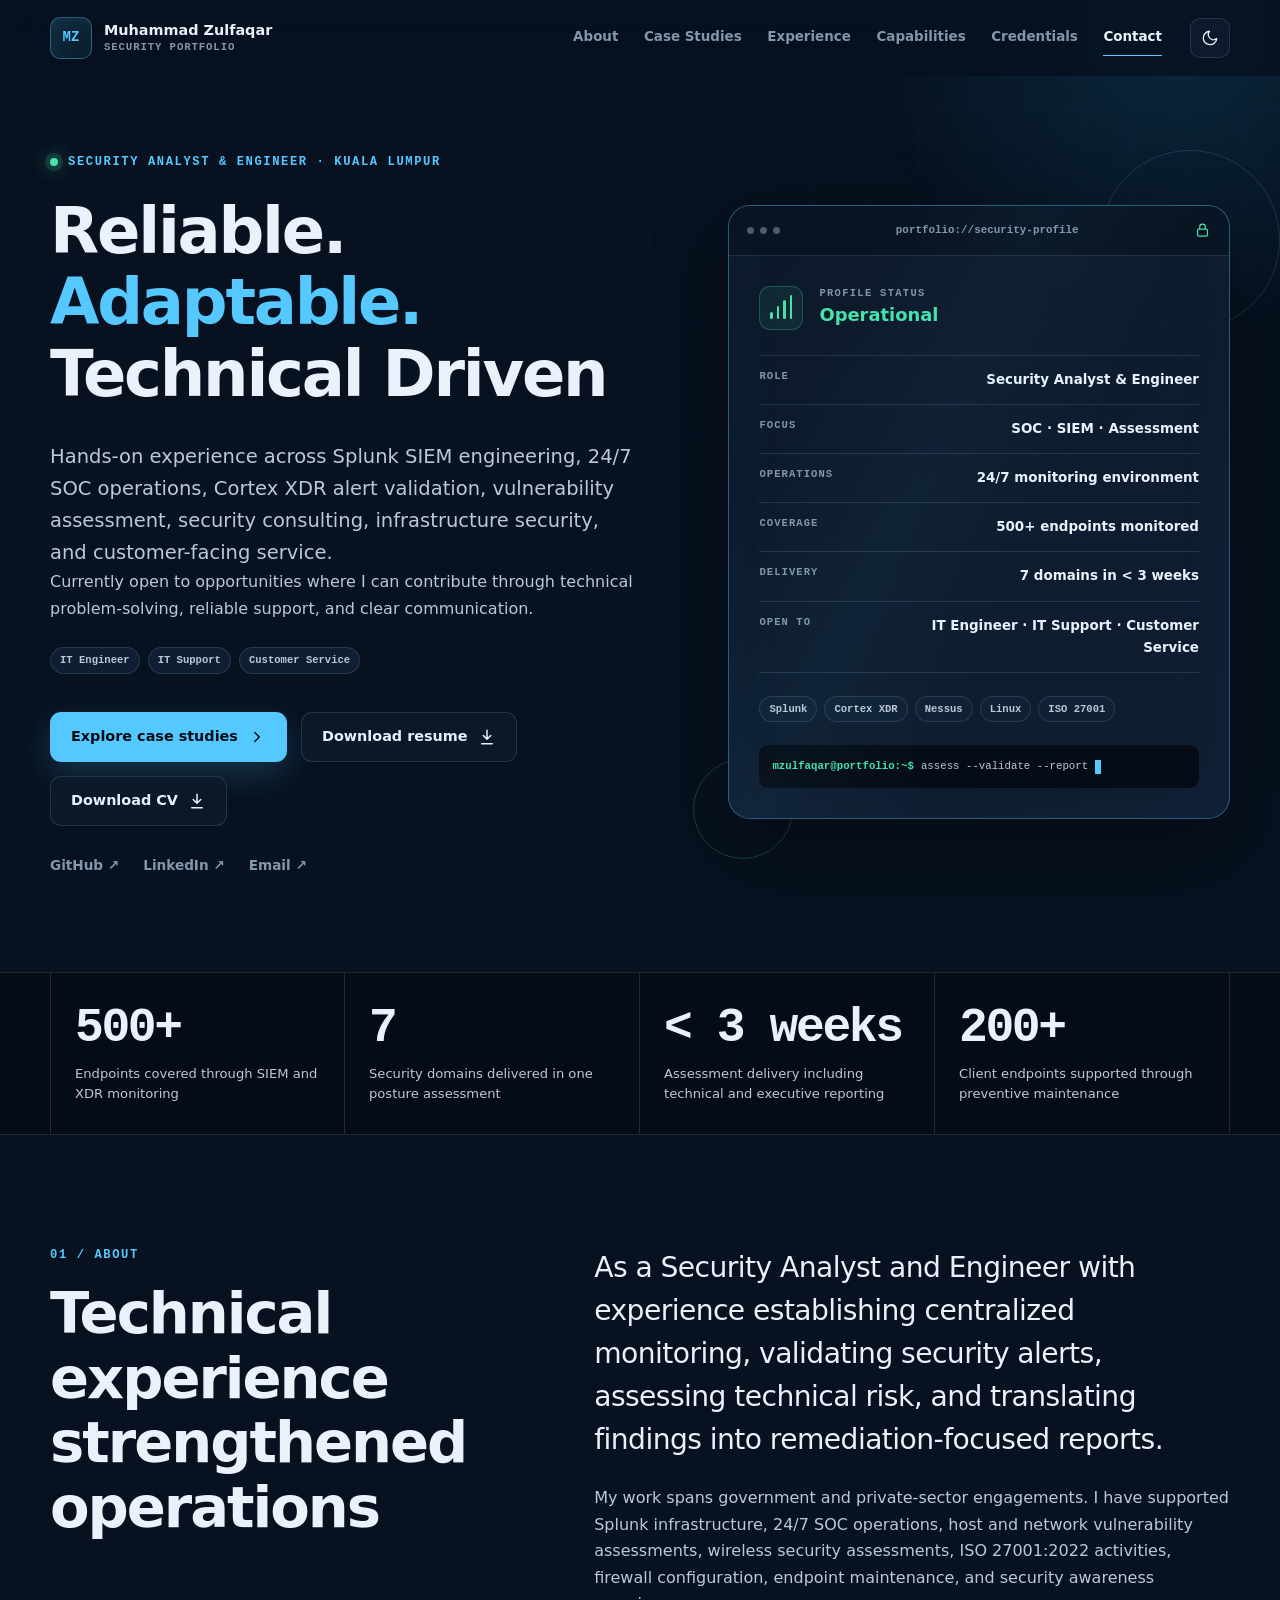
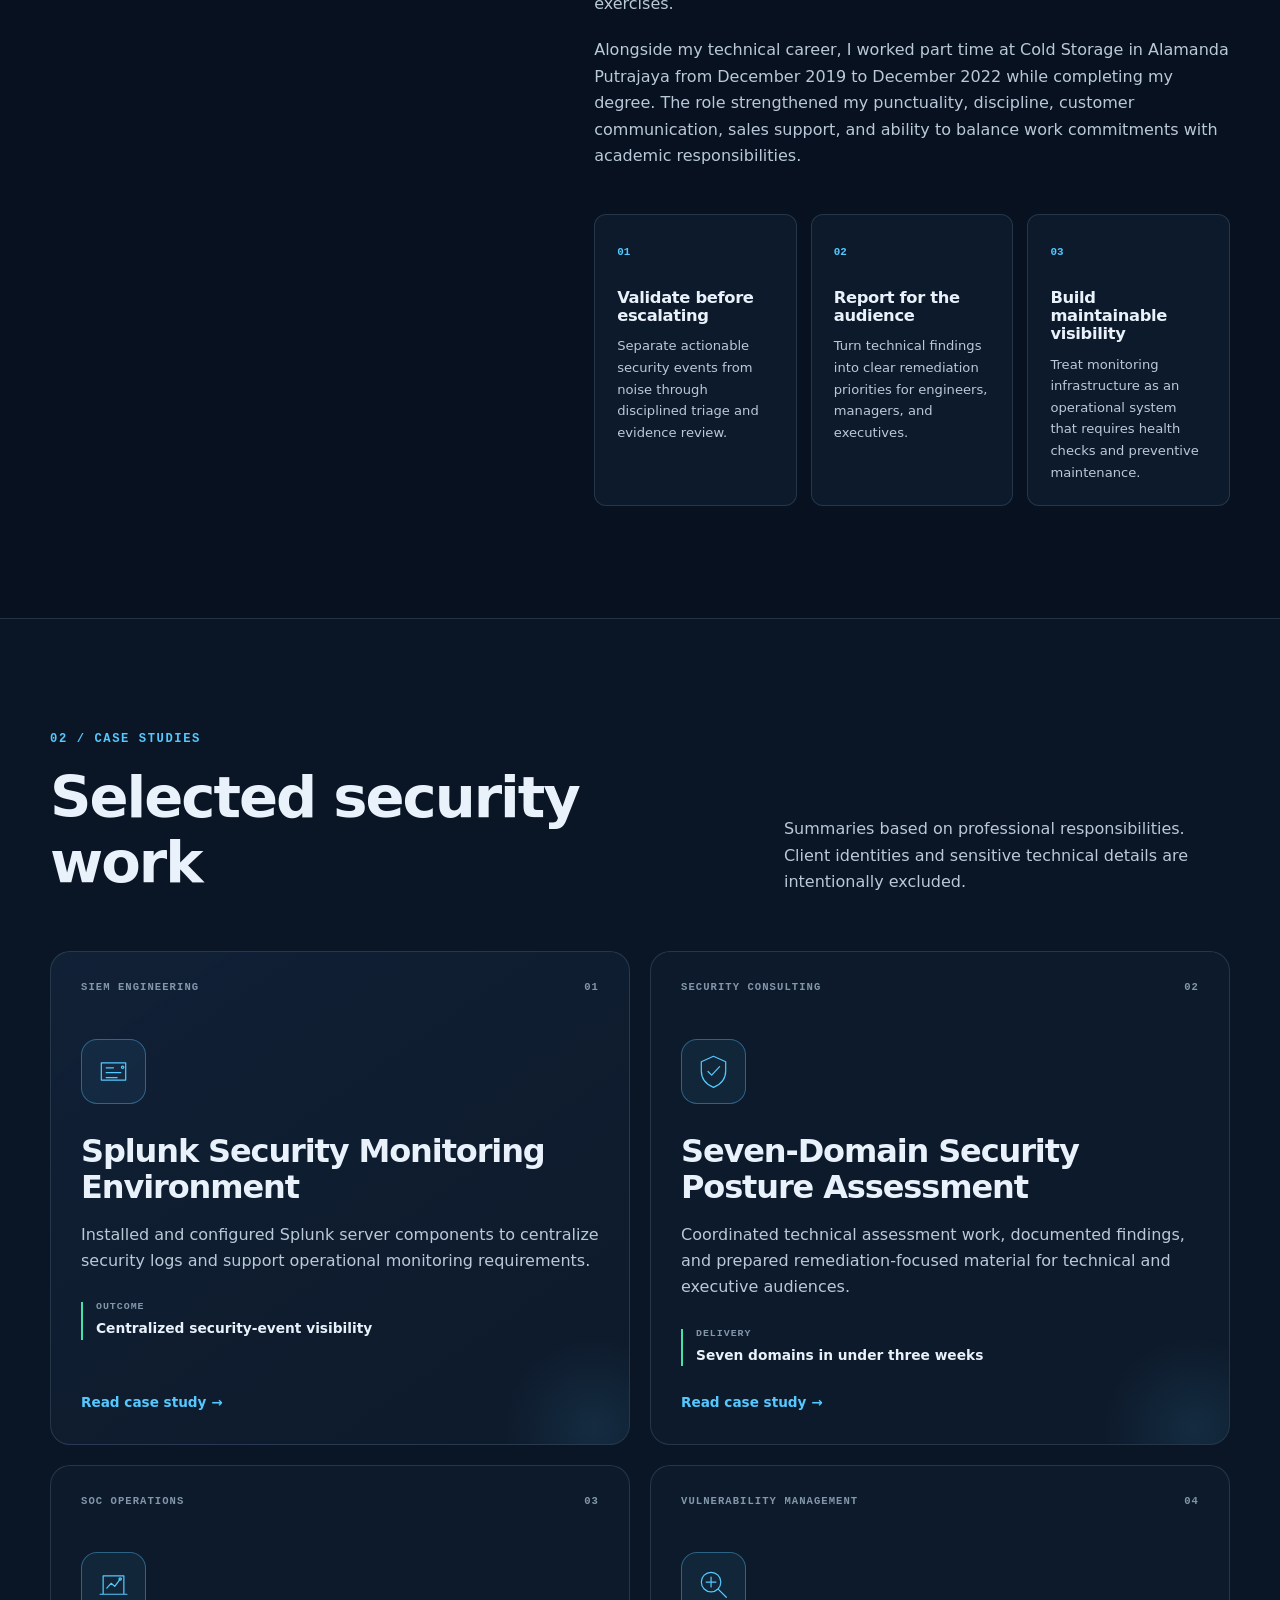
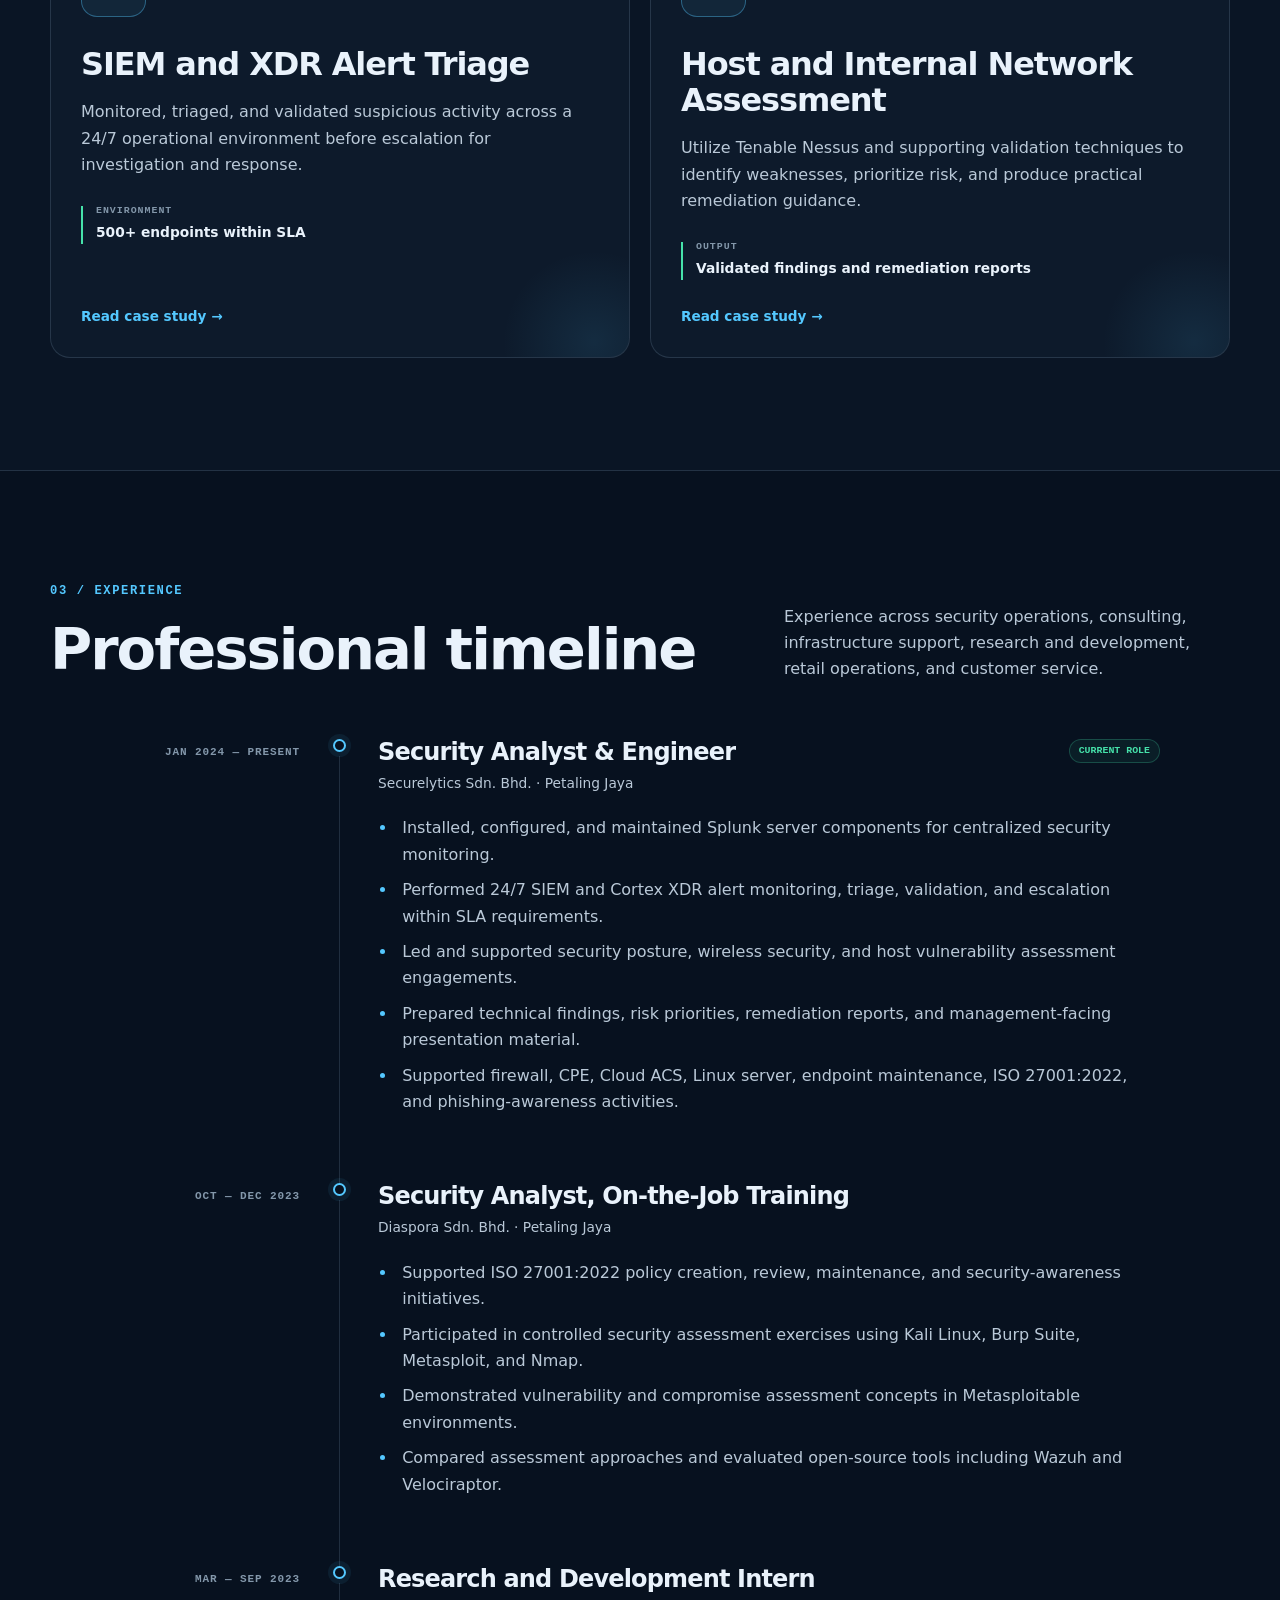
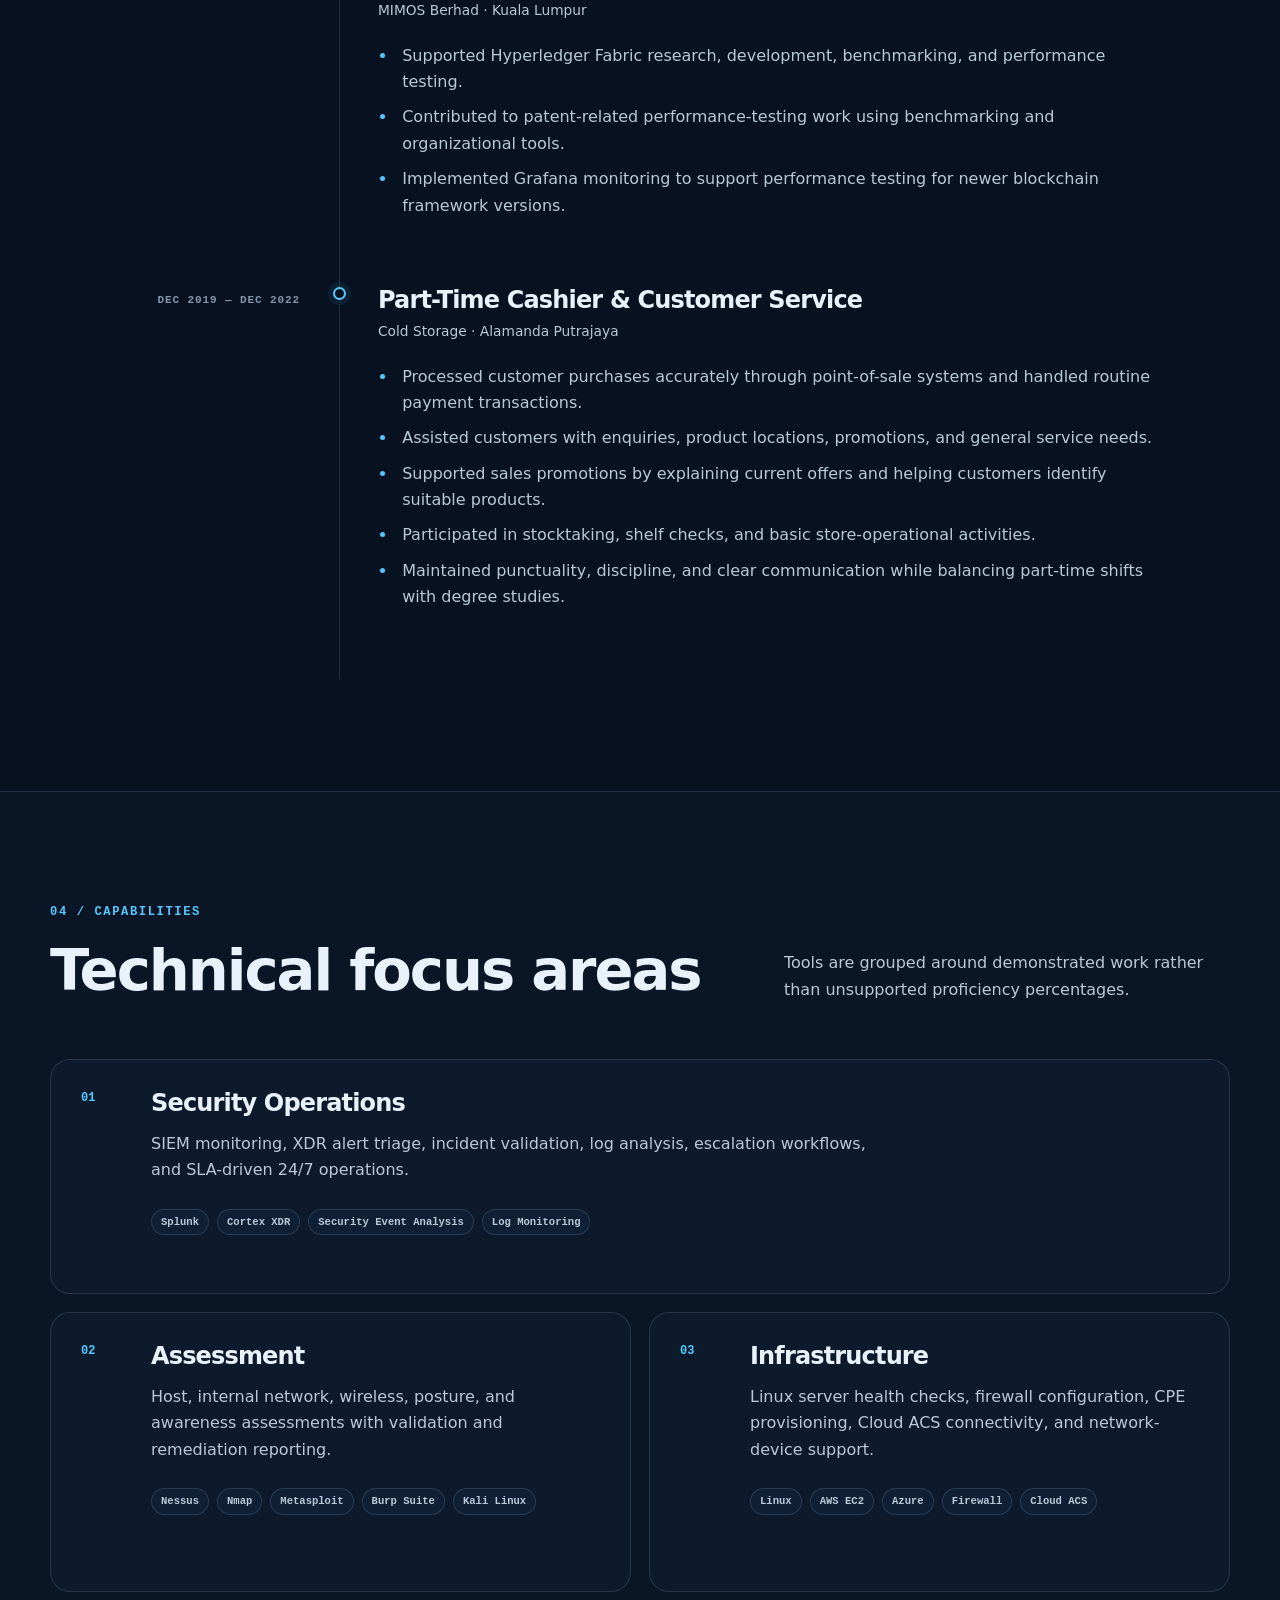
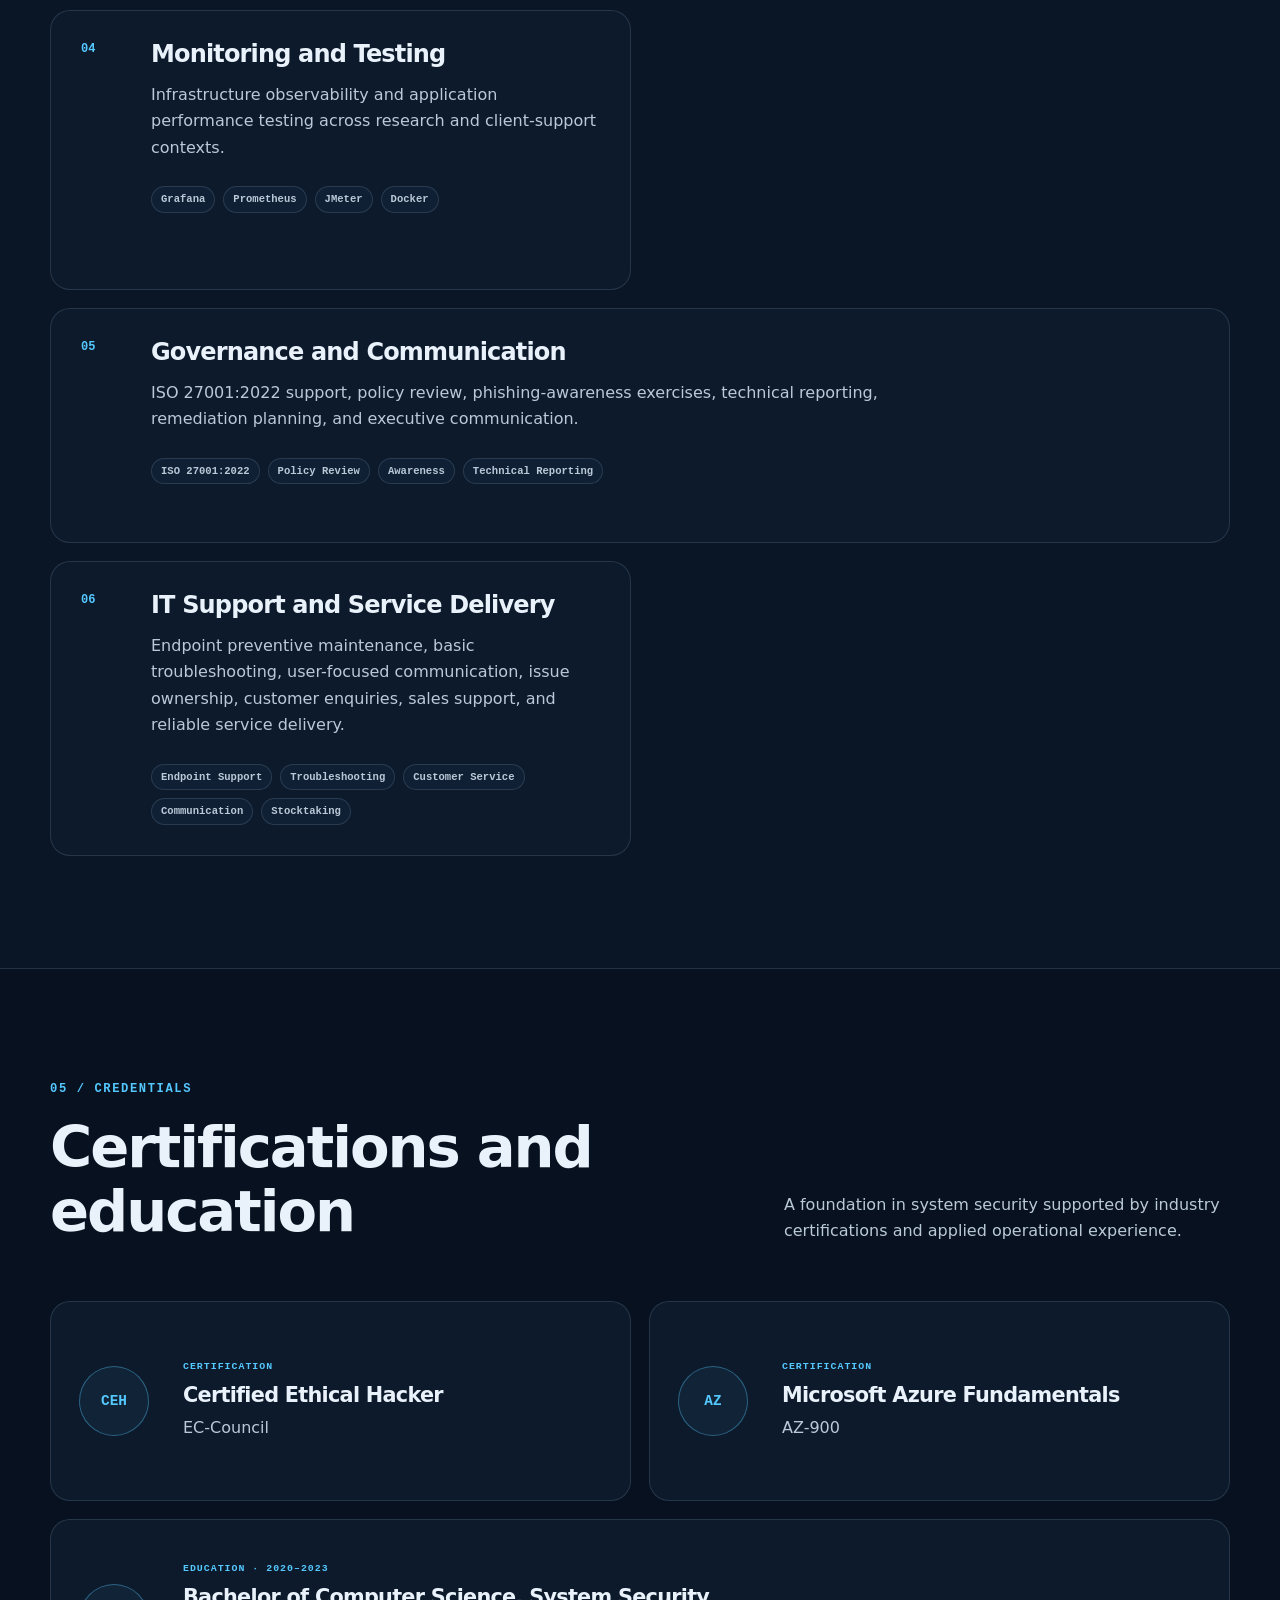
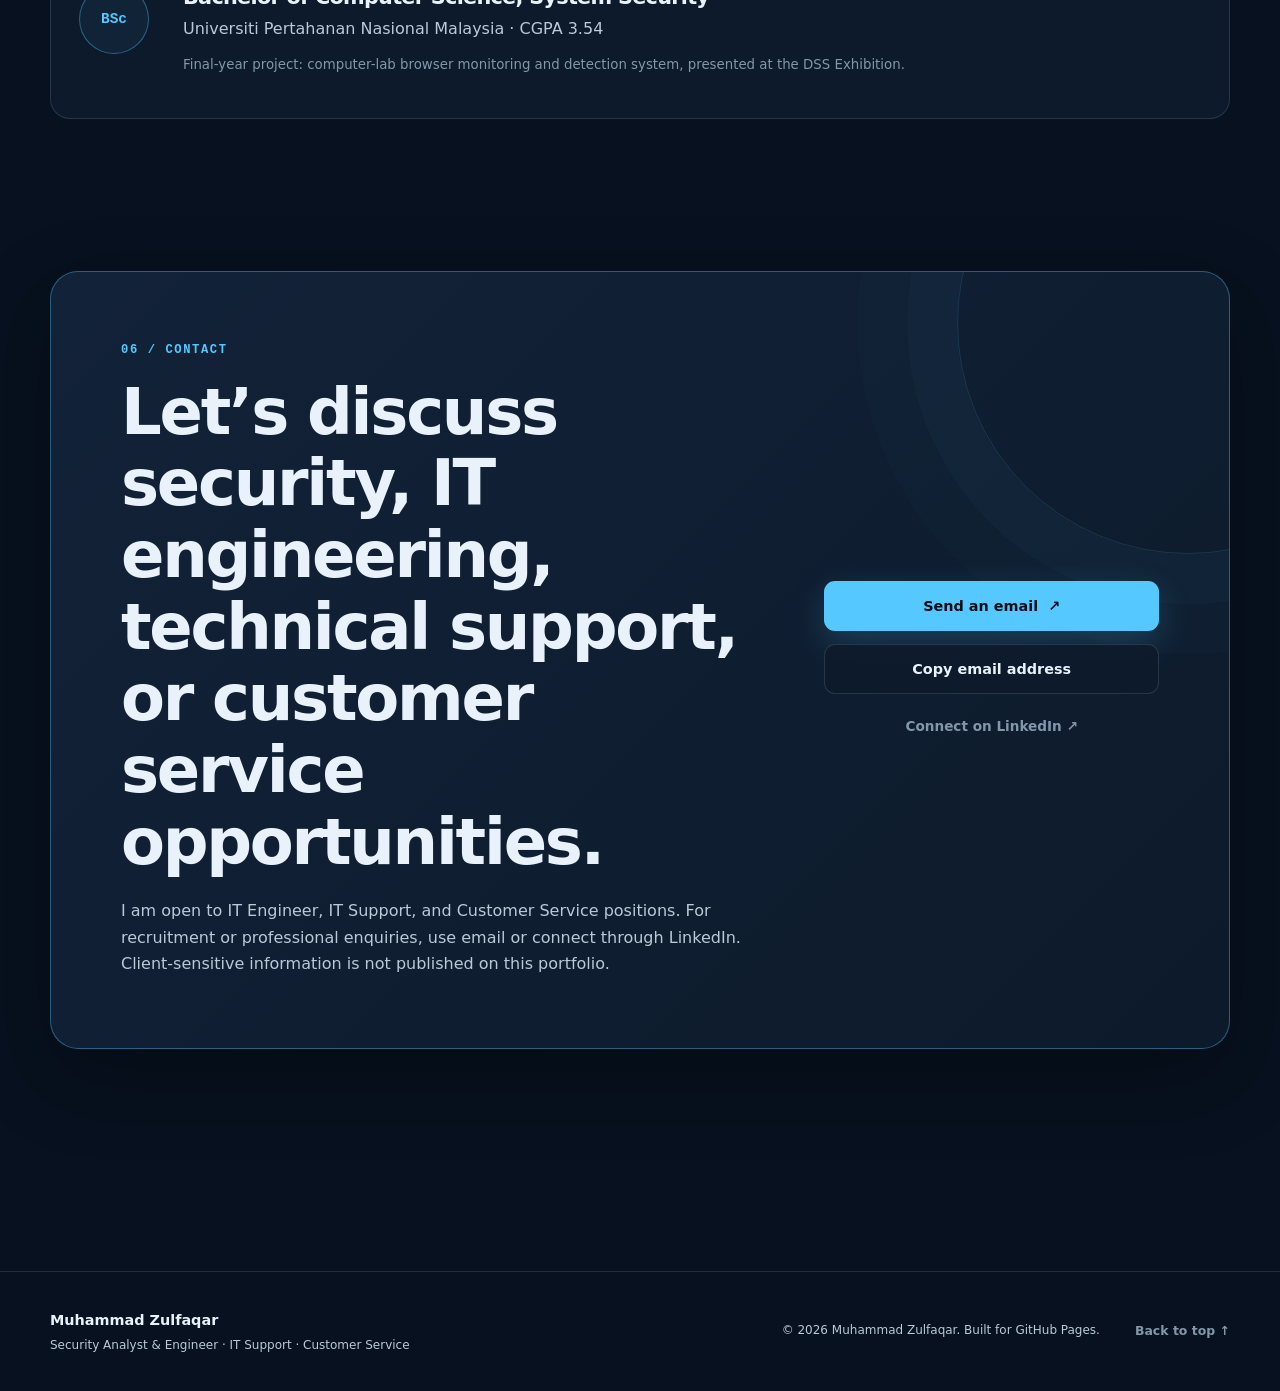
==== commit 9836458a: "Update index.html" ====
--- a/index.html
+++ b/index.html
@@ -180,10 +180,10 @@
       <div class="container section-grid">
         <div class="section-intro reveal">
           <p class="section-kicker">01 / About</p>
-          <h2>Technical delivery strengthened by operations and customer-facing experience.</h2>
+          <h2>Technical experience strengthened operations</h2>
         </div>
         <div class="about-content reveal">
-          <p class="large-copy">I am a Security Analyst and Engineer with experience establishing centralized monitoring, validating security alerts, assessing technical risk, and translating findings into remediation-focused reports.</p>
+          <p class="large-copy">As a Security Analyst and Engineer with experience establishing centralized monitoring, validating security alerts, assessing technical risk, and translating findings into remediation-focused reports.</p>
           <p>My work spans government and private-sector engagements. I have supported Splunk infrastructure, 24/7 SOC operations, host and network vulnerability assessments, wireless security assessments, ISO 27001:2022 activities, firewall configuration, endpoint maintenance, and security awareness exercises.</p>
           <p>Alongside my technical career, I worked part time at Cold Storage in Alamanda Putrajaya from December 2019 to December 2022 while completing my degree. The role strengthened my punctuality, discipline, customer communication, sales support, and ability to balance work commitments with academic responsibilities.</p>
           <div class="principles-grid">
@@ -199,7 +199,7 @@
       <div class="container">
         <div class="section-header reveal">
           <div><p class="section-kicker">02 / Case Studies</p><h2>Selected security work</h2></div>
-          <p>Sanitized summaries based on professional responsibilities. Client identities and sensitive technical details are intentionally excluded.</p>
+          <p>Summaries based on professional responsibilities. Client identities and sensitive technical details are intentionally excluded.</p>
         </div>
 
         <div class="case-grid">
@@ -209,7 +209,7 @@
             <h3>Splunk Security Monitoring Environment</h3>
             <p>Installed and configured Splunk server components to centralize security logs and support operational monitoring requirements.</p>
             <div class="case-result"><small>OUTCOME</small><strong>Centralized security-event visibility</strong></div>
-            <span class="case-link">Read sanitized case study <span aria-hidden="true">→</span></span>
+            <span class="case-link">Read case study <span aria-hidden="true">→</span></span>
           </a>
 
           <a class="case-card reveal" href="case-studies/security-posture-assessment.html">
@@ -218,7 +218,7 @@
             <h3>Seven-Domain Security Posture Assessment</h3>
             <p>Coordinated technical assessment work, documented findings, and prepared remediation-focused material for technical and executive audiences.</p>
             <div class="case-result"><small>DELIVERY</small><strong>Seven domains in under three weeks</strong></div>
-            <span class="case-link">Read sanitized case study <span aria-hidden="true">→</span></span>
+            <span class="case-link">Read  case study <span aria-hidden="true">→</span></span>
           </a>
 
           <a class="case-card reveal" href="case-studies/soc-alert-triage.html">
@@ -227,16 +227,16 @@
             <h3>SIEM and XDR Alert Triage</h3>
             <p>Monitored, triaged, and validated suspicious activity across a 24/7 operational environment before escalation for investigation and response.</p>
             <div class="case-result"><small>ENVIRONMENT</small><strong>500+ endpoints within SLA</strong></div>
-            <span class="case-link">Read sanitized case study <span aria-hidden="true">→</span></span>
+            <span class="case-link">Read  case study <span aria-hidden="true">→</span></span>
           </a>
 
           <a class="case-card reveal" href="case-studies/vulnerability-assessment.html">
             <div class="case-top"><span>VULNERABILITY MANAGEMENT</span><span>04</span></div>
             <div class="case-icon" aria-hidden="true"><svg viewBox="0 0 64 64"><circle cx="28" cy="28" r="16"></circle><path d="m40 40 13 13M20 28h16M28 20v16"></path></svg></div>
             <h3>Host and Internal Network Assessment</h3>
-            <p>Used Nessus and supporting validation techniques to identify weaknesses, prioritize risk, and produce practical remediation guidance.</p>
+            <p>Utilize Tenable Nessus and supporting validation techniques to identify weaknesses, prioritize risk, and produce practical remediation guidance.</p>
             <div class="case-result"><small>OUTPUT</small><strong>Validated findings and remediation reports</strong></div>
-            <span class="case-link">Read sanitized case study <span aria-hidden="true">→</span></span>
+            <span class="case-link">Read  case study <span aria-hidden="true">→</span></span>
           </a>
         </div>
       </div>
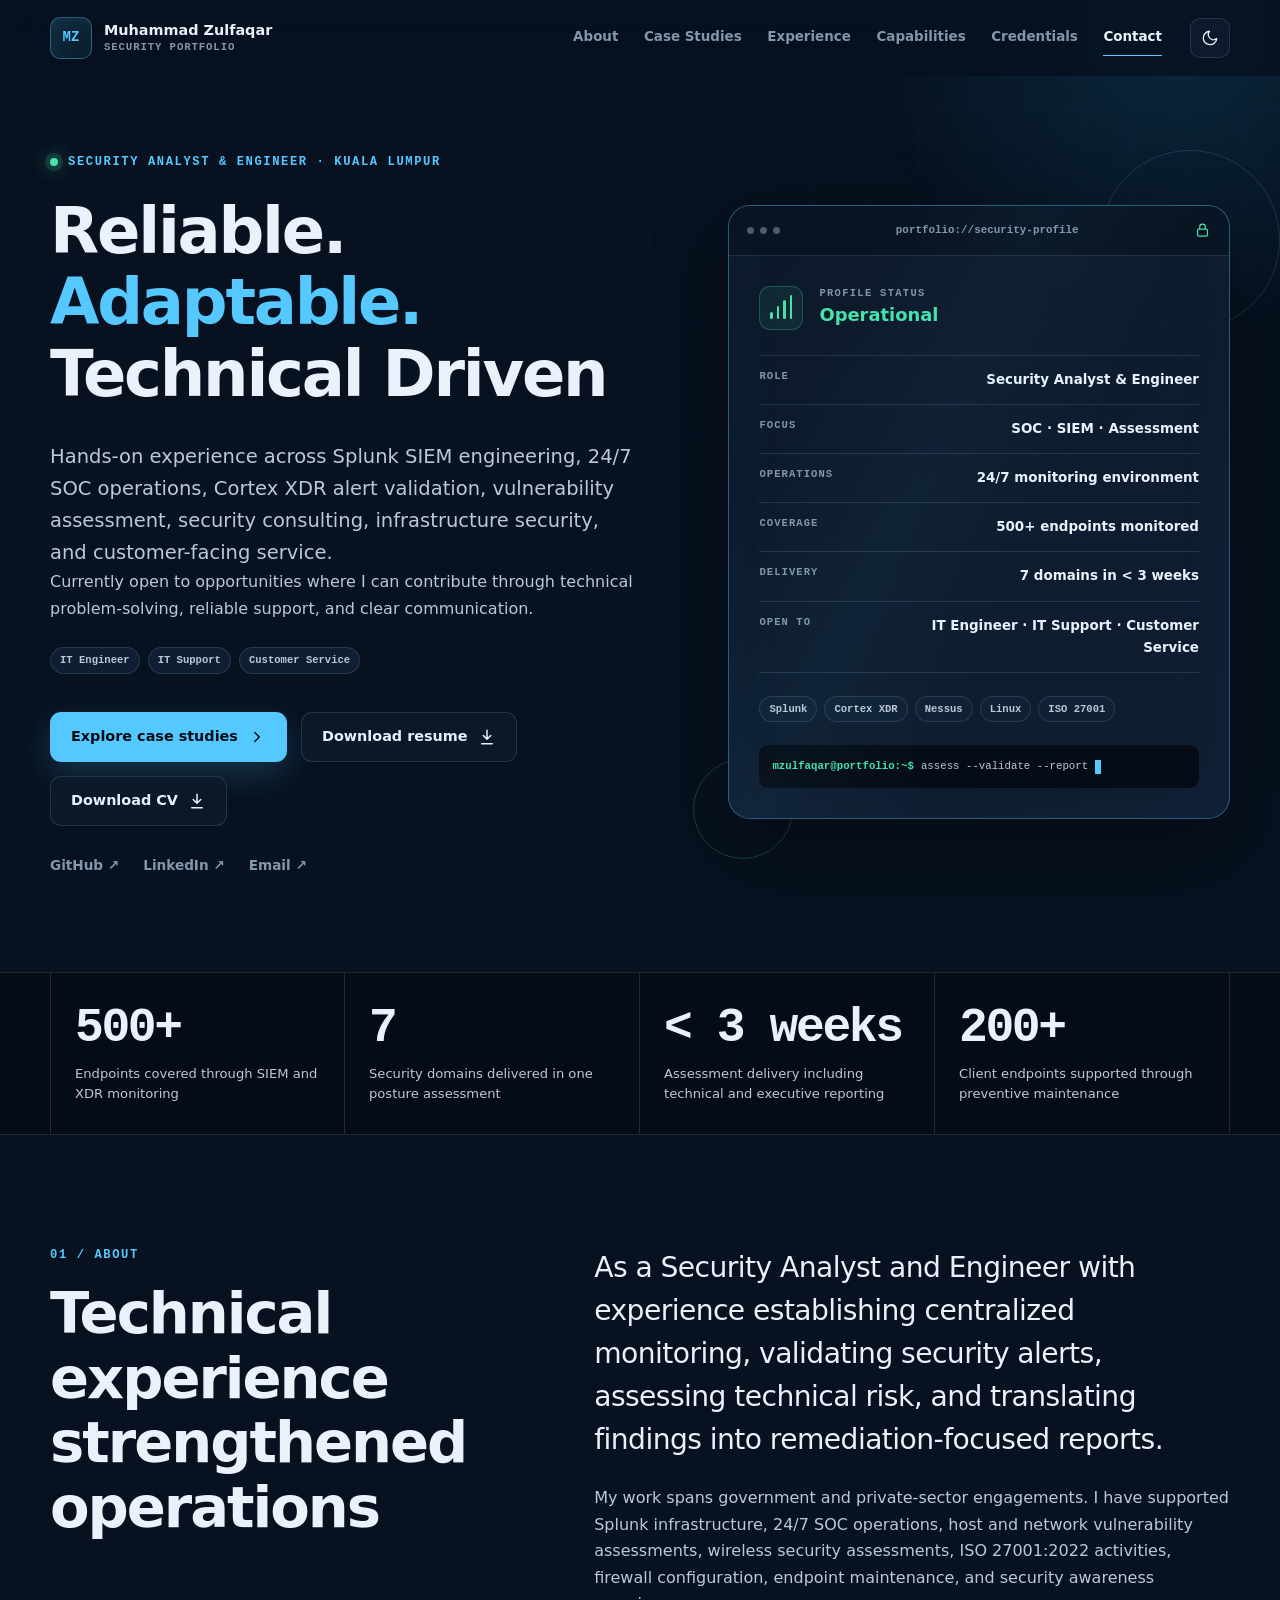
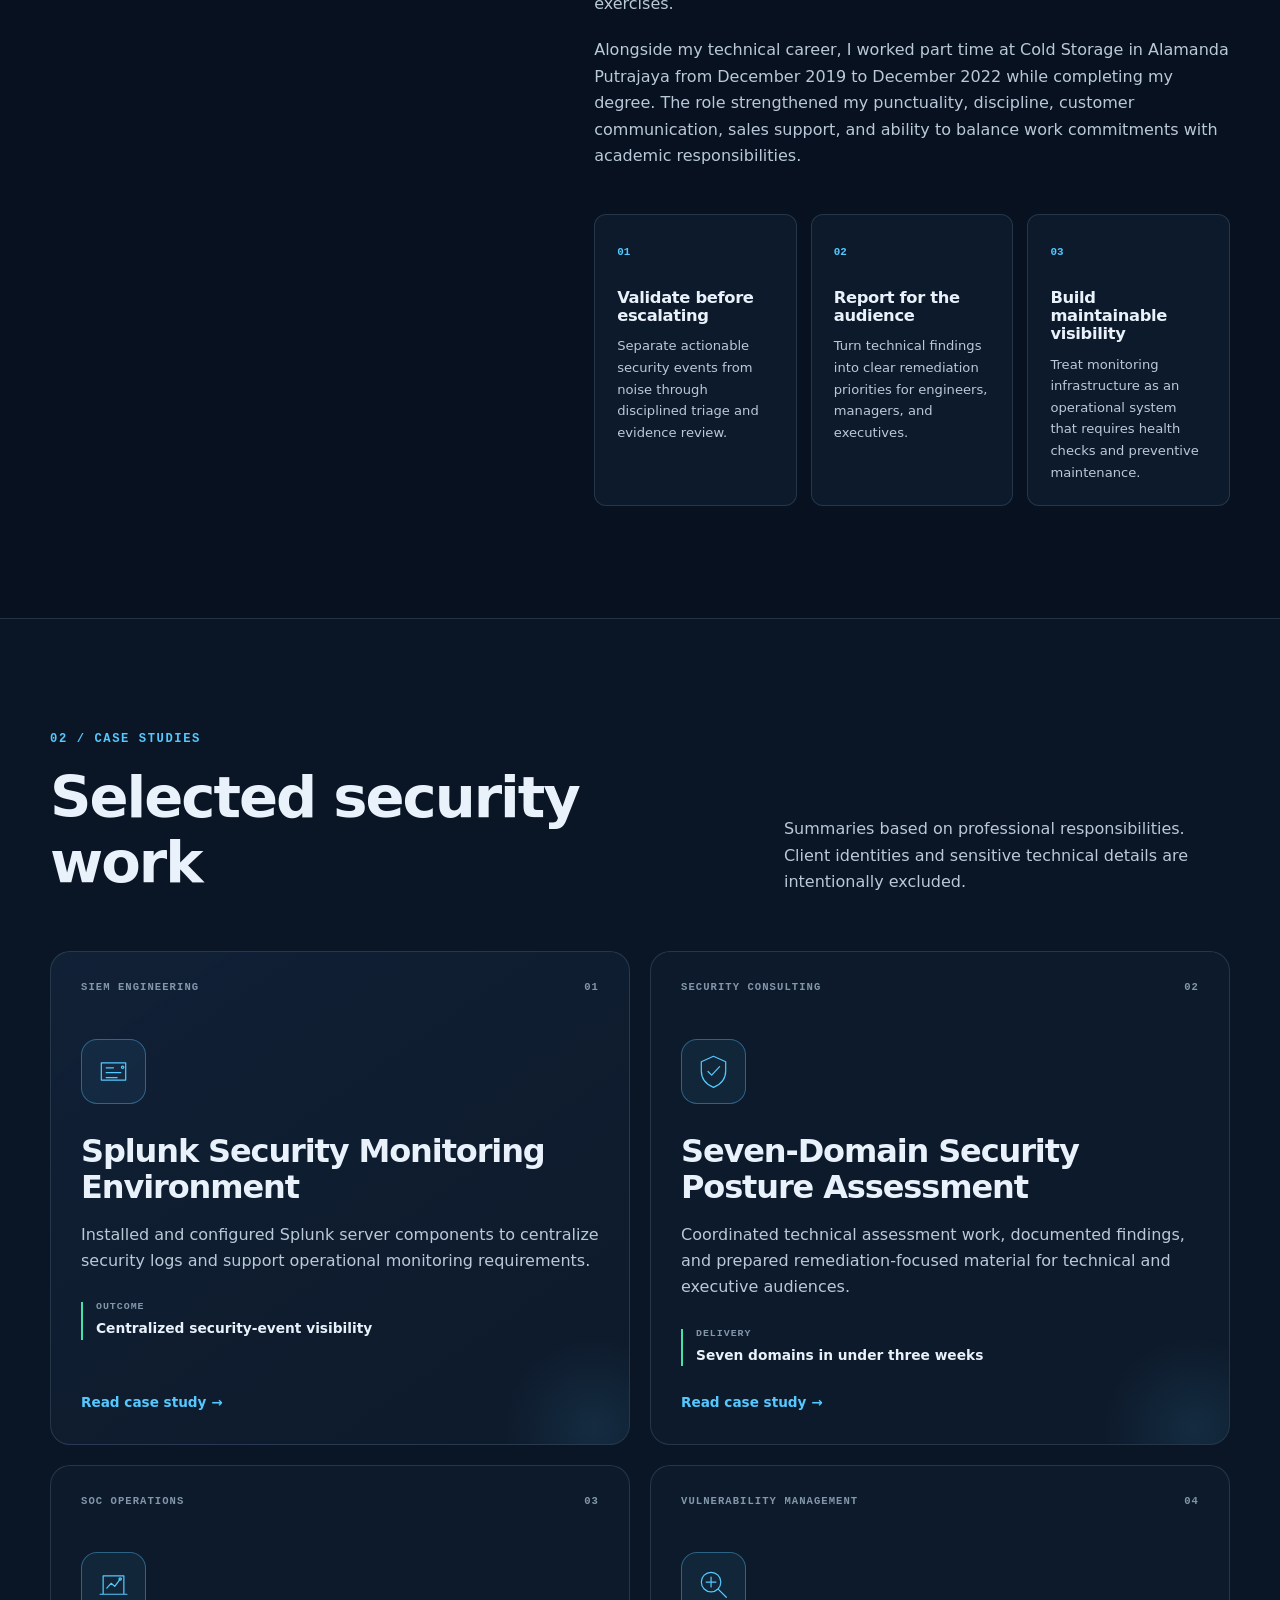
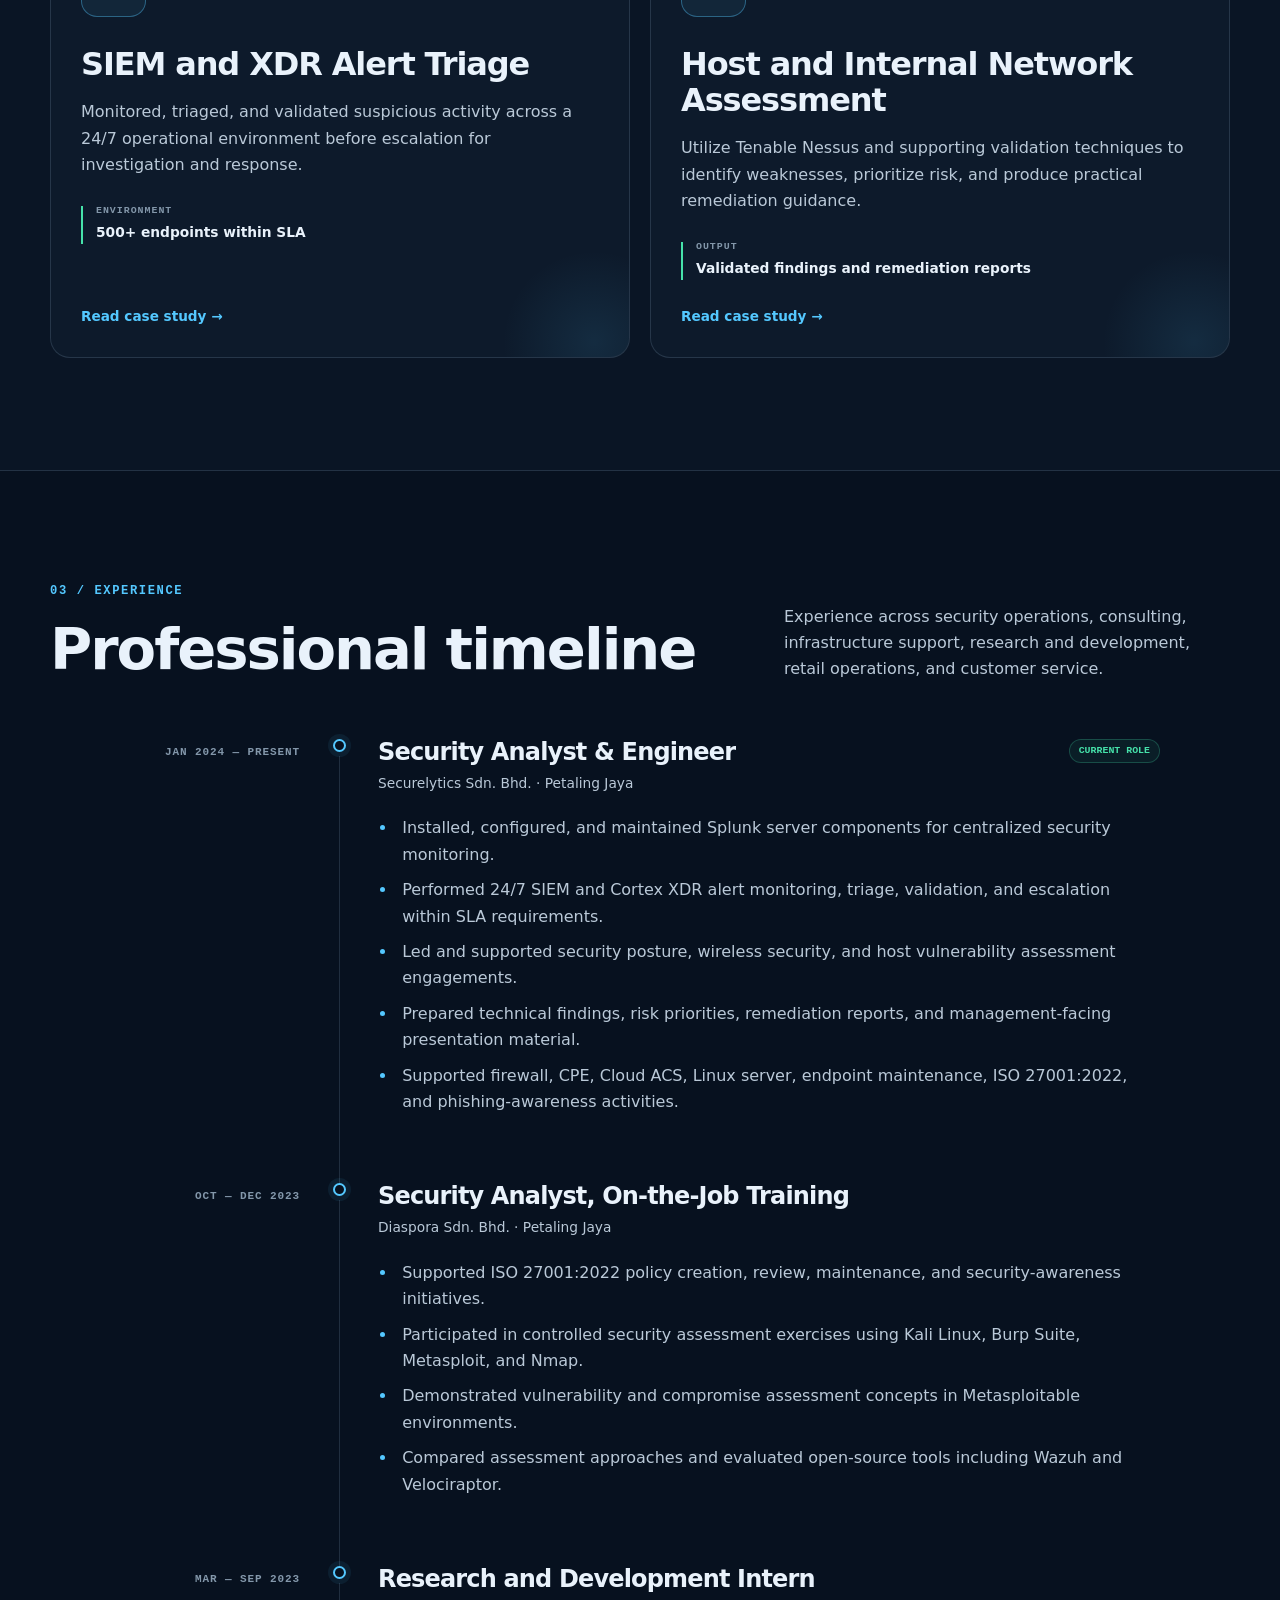
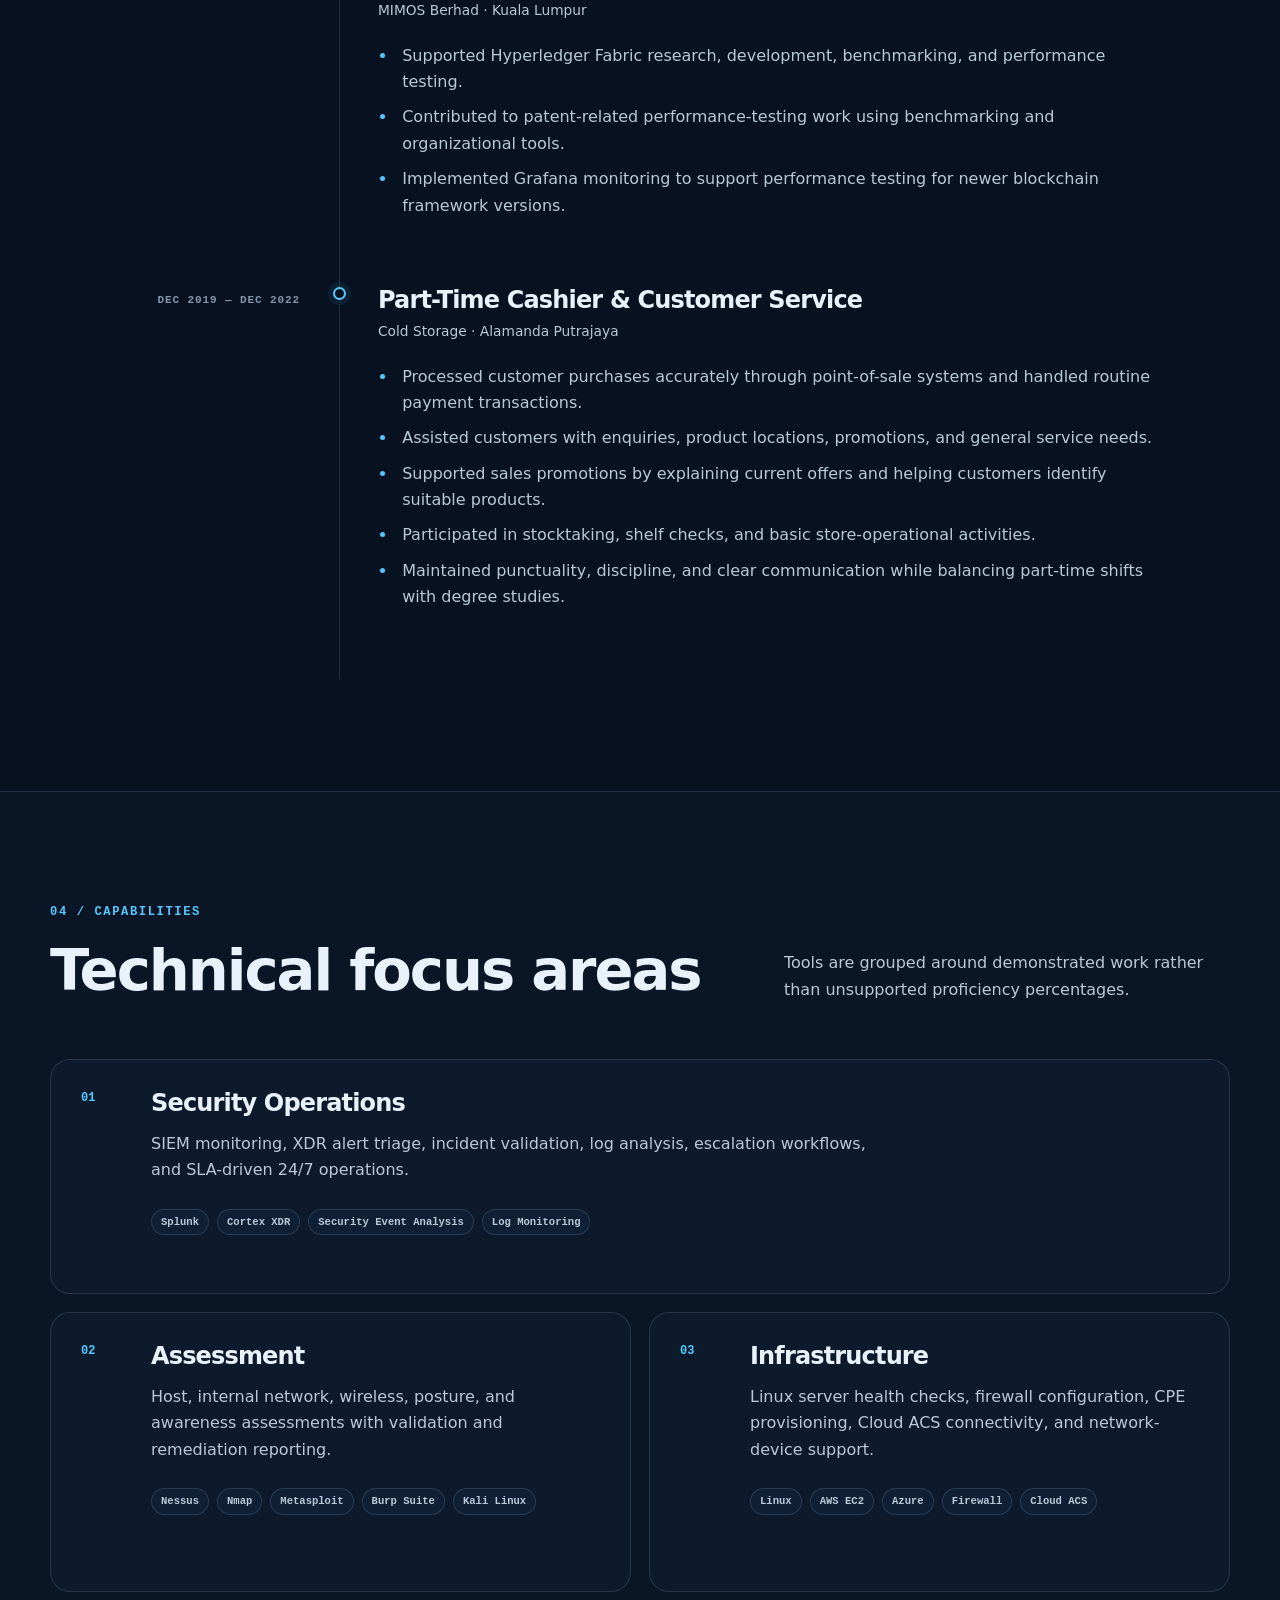
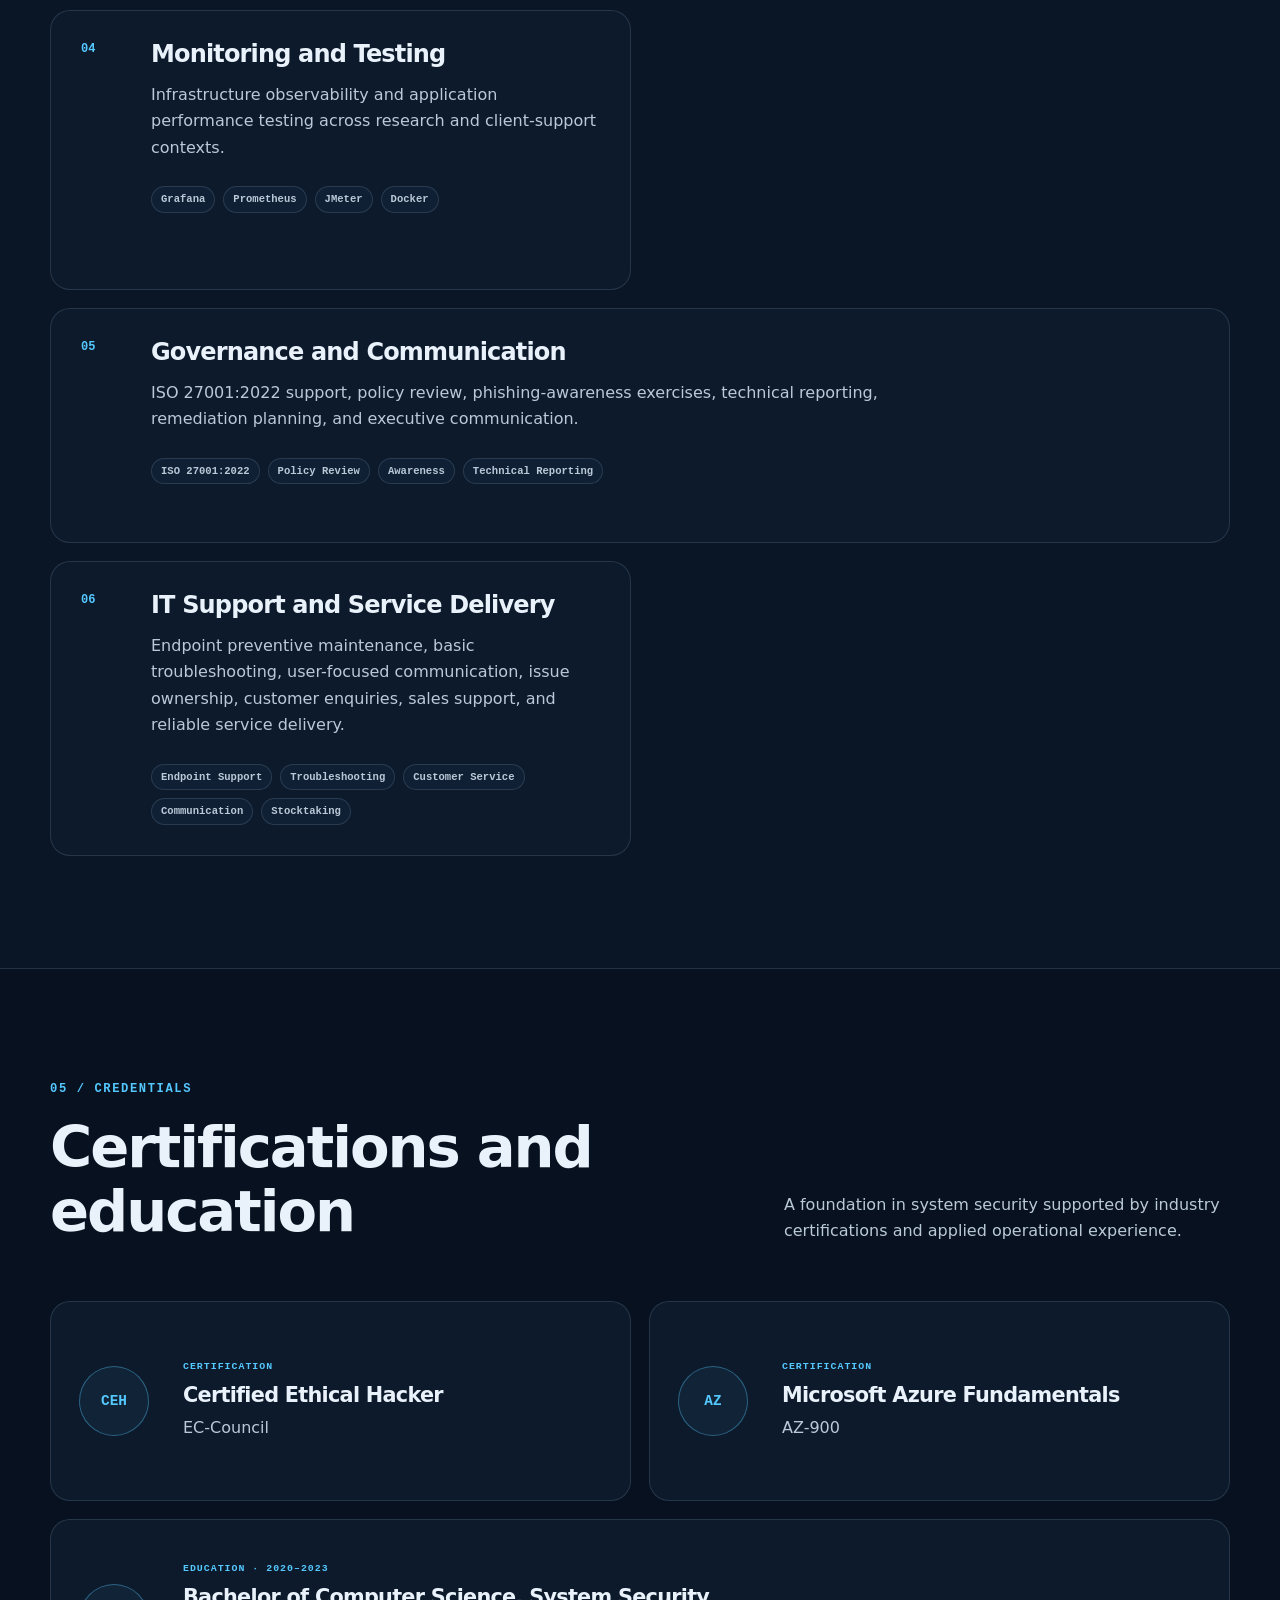
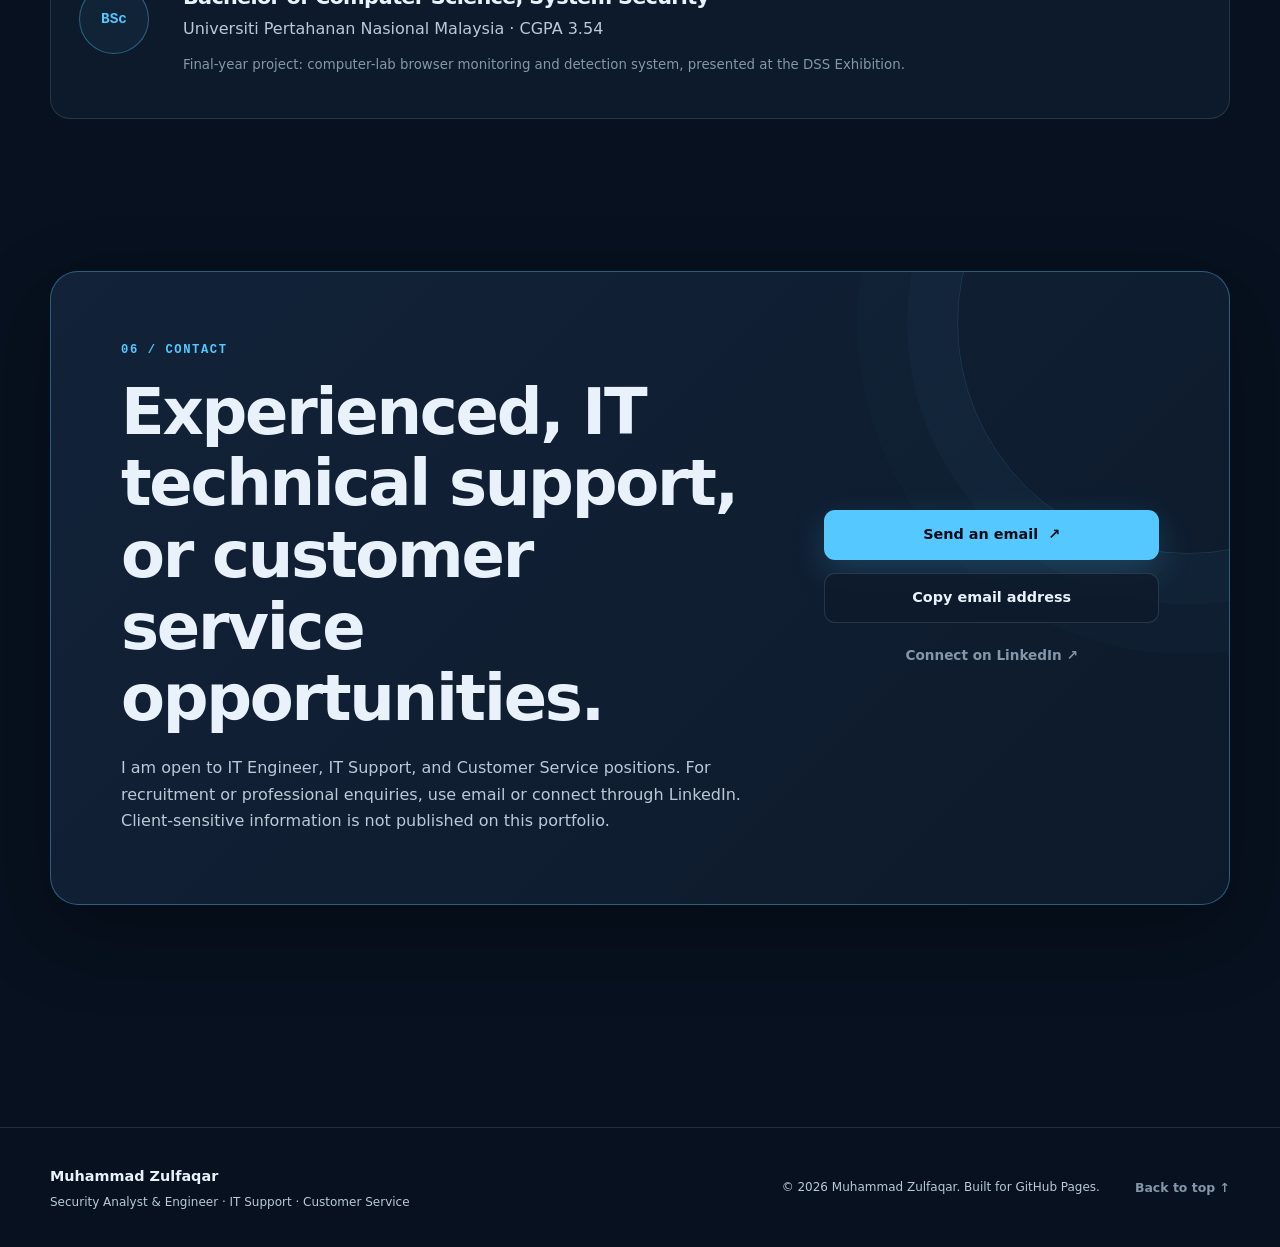
==== commit 9b32a2a1: "Update index.html" ====
--- a/index.html
+++ b/index.html
@@ -362,7 +362,7 @@
       <div class="container contact-panel reveal">
         <div>
           <p class="section-kicker">06 / Contact</p>
-          <h2>Let’s discuss security, IT engineering, technical support, or customer service opportunities.</h2>
+          <h2>Experienced, IT technical support, or customer service opportunities.</h2>
           <p>I am open to IT Engineer, IT Support, and Customer Service positions. For recruitment or professional enquiries, use email or connect through LinkedIn. Client-sensitive information is not published on this portfolio.</p>
         </div>
         <div class="contact-actions">
